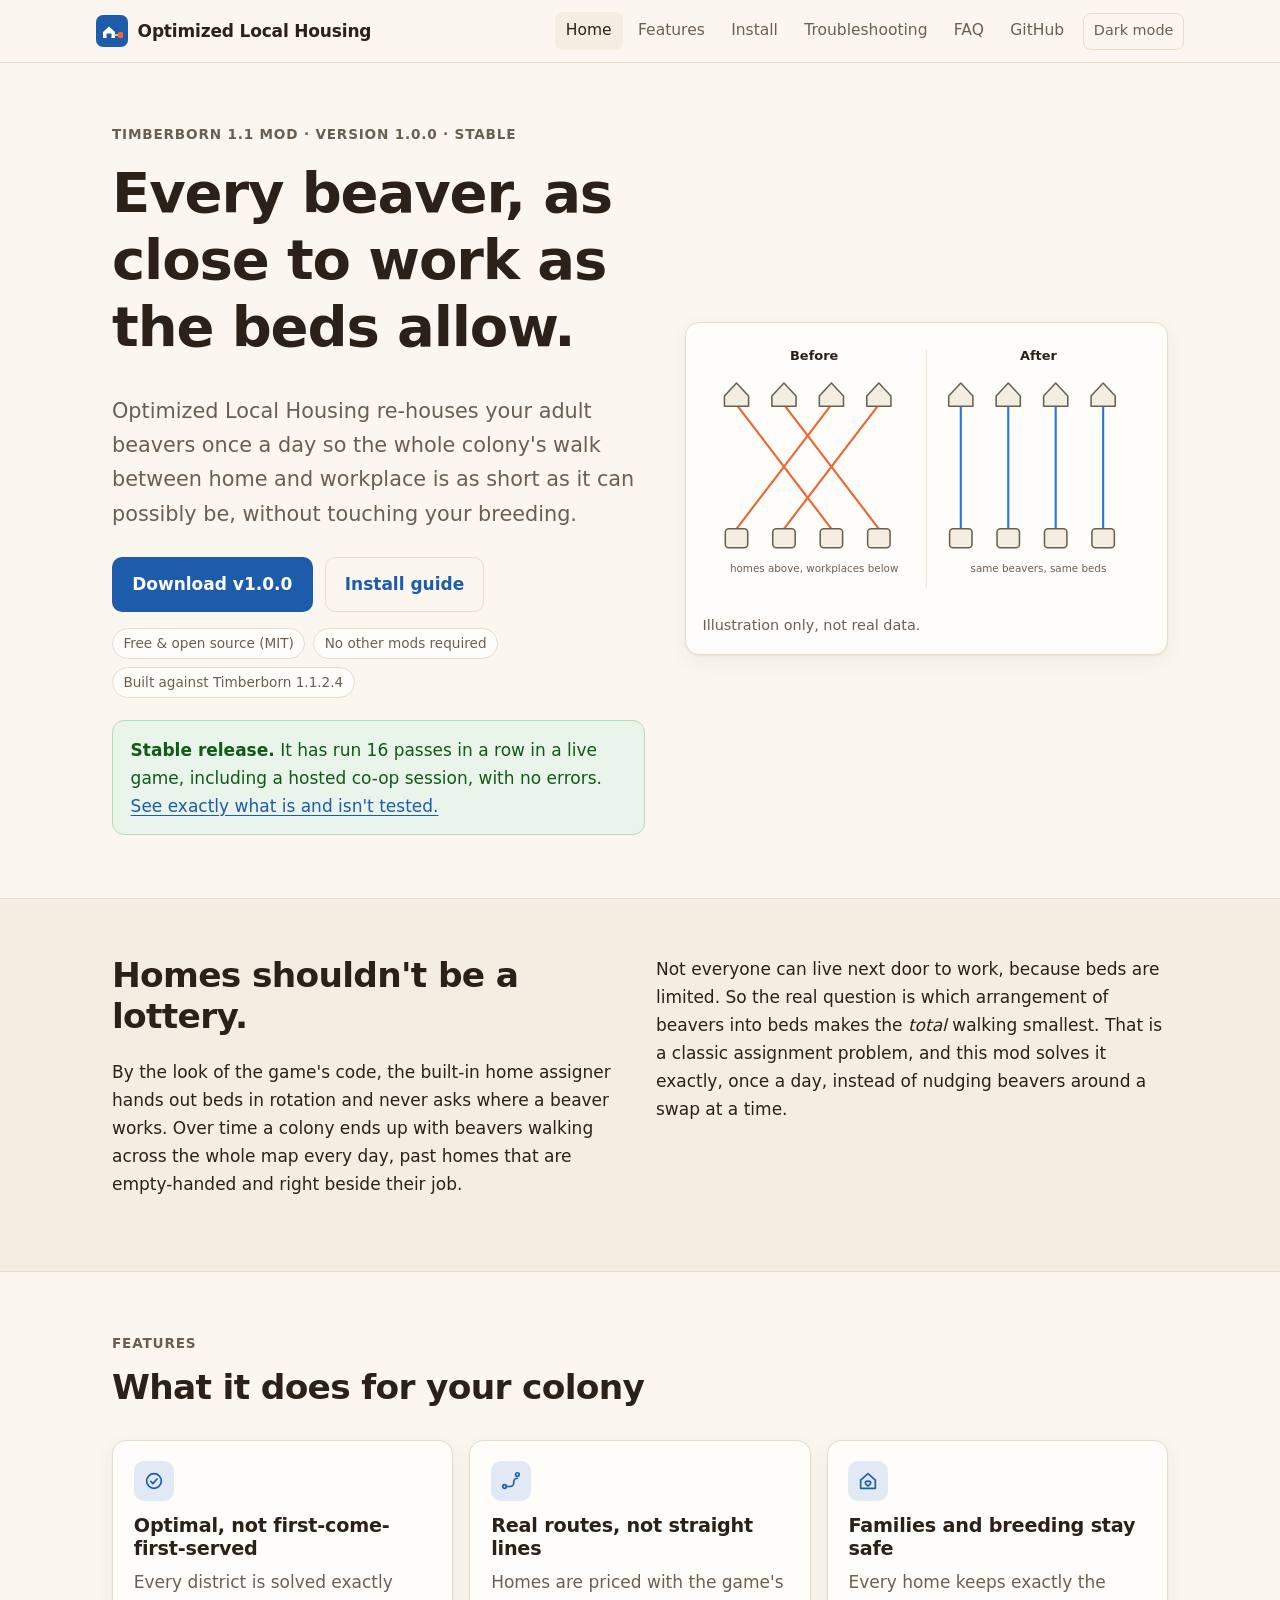
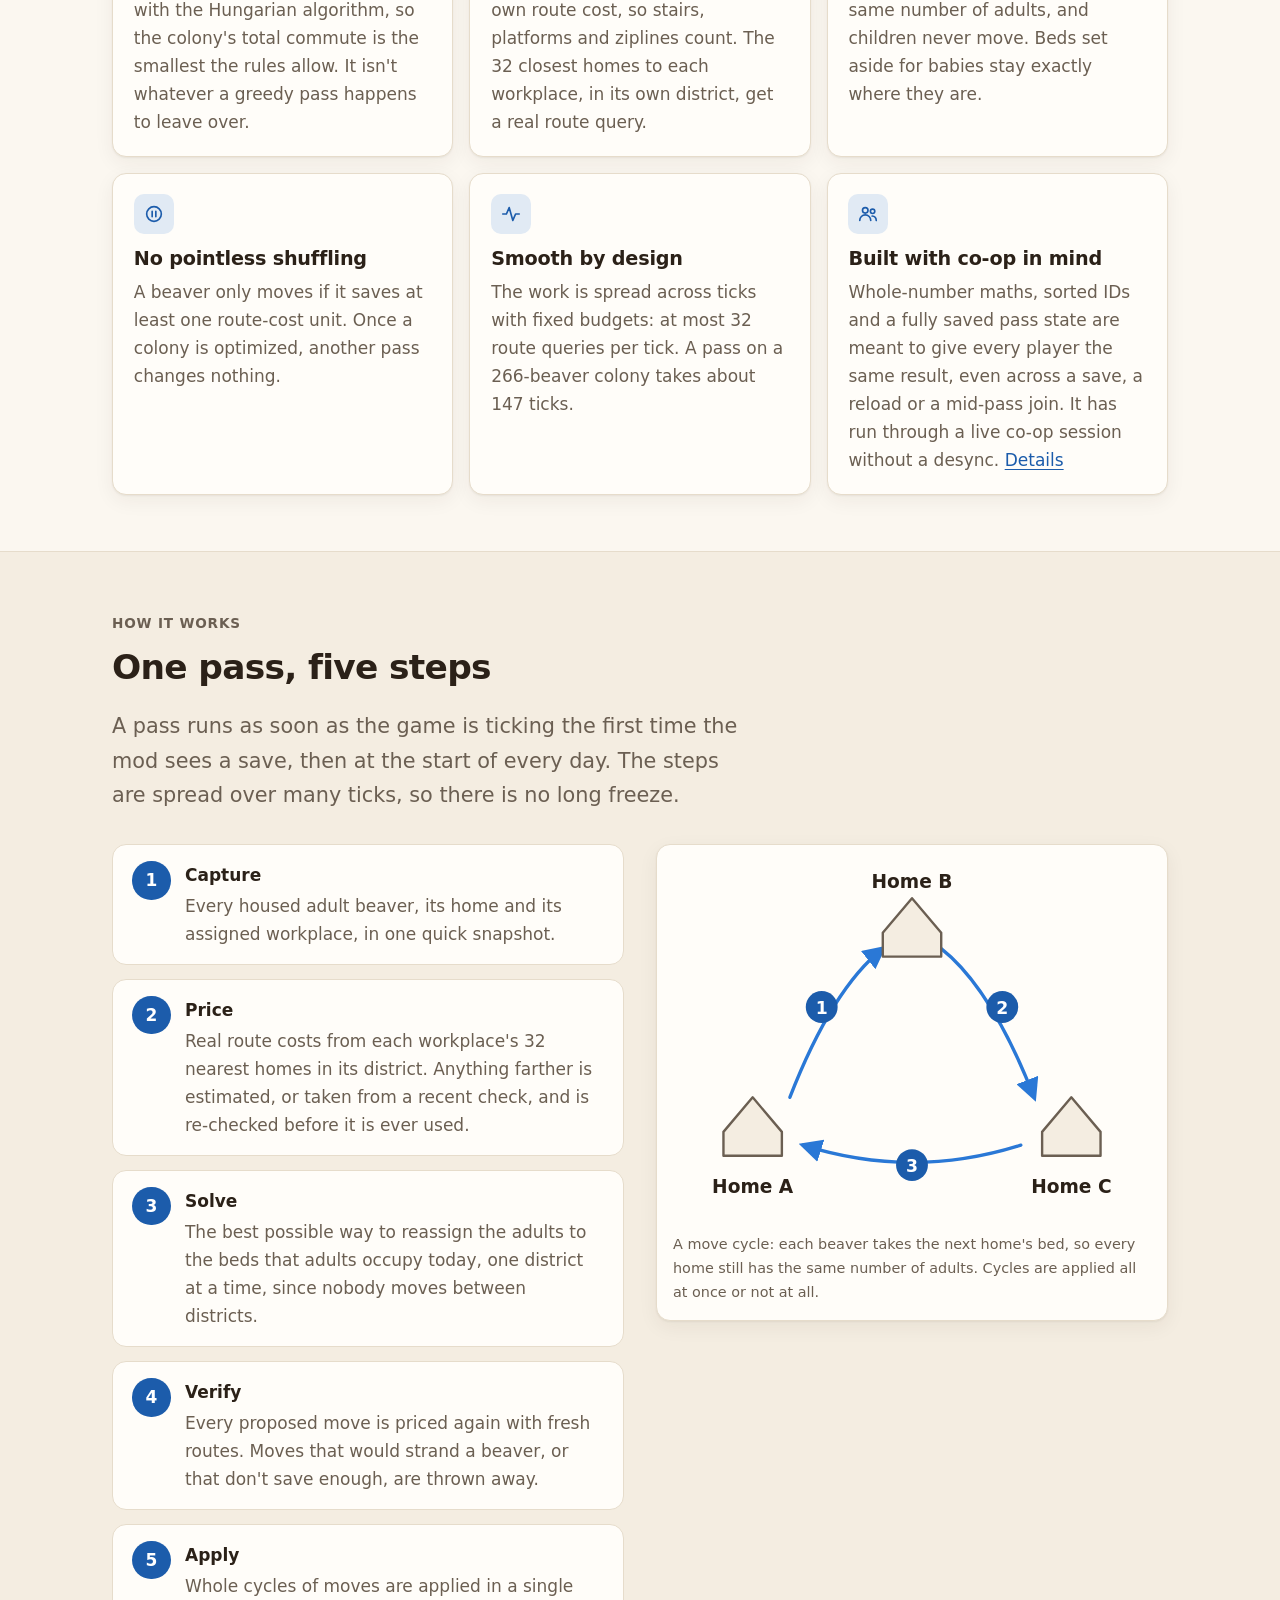
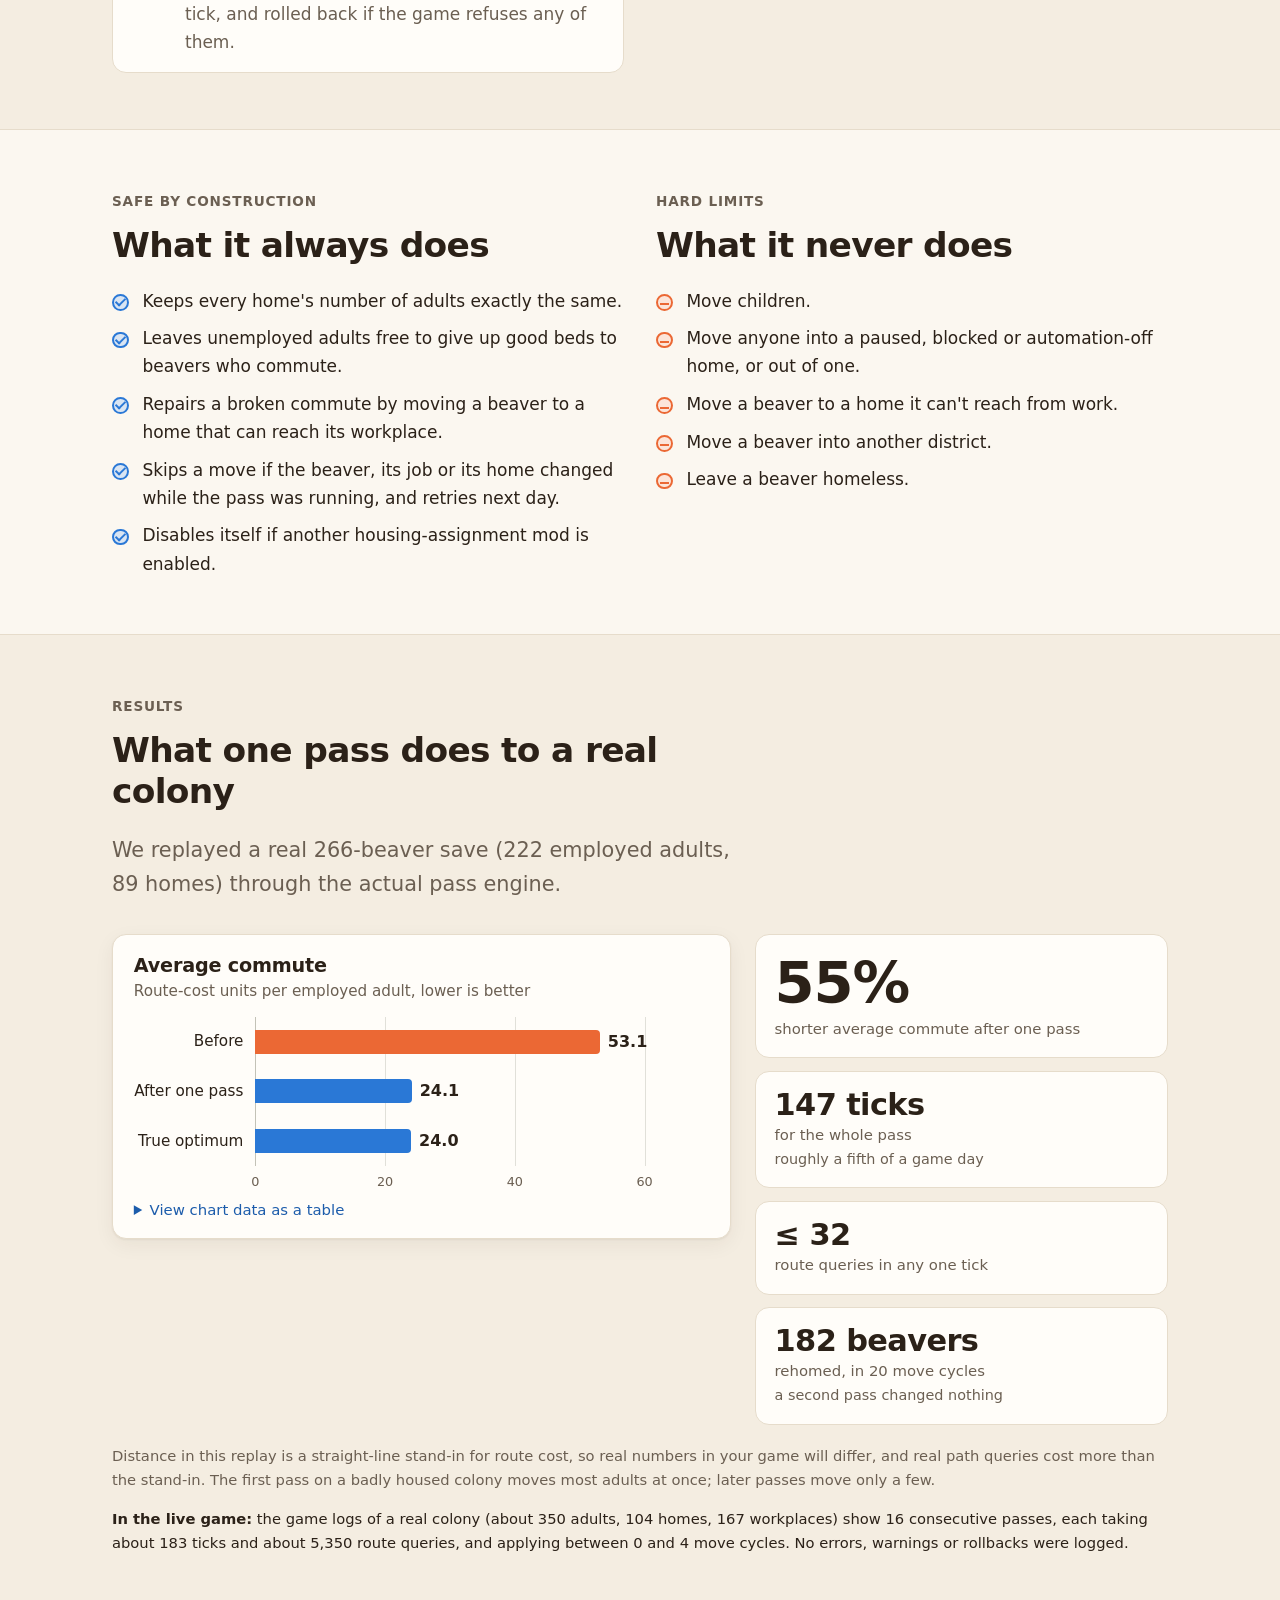
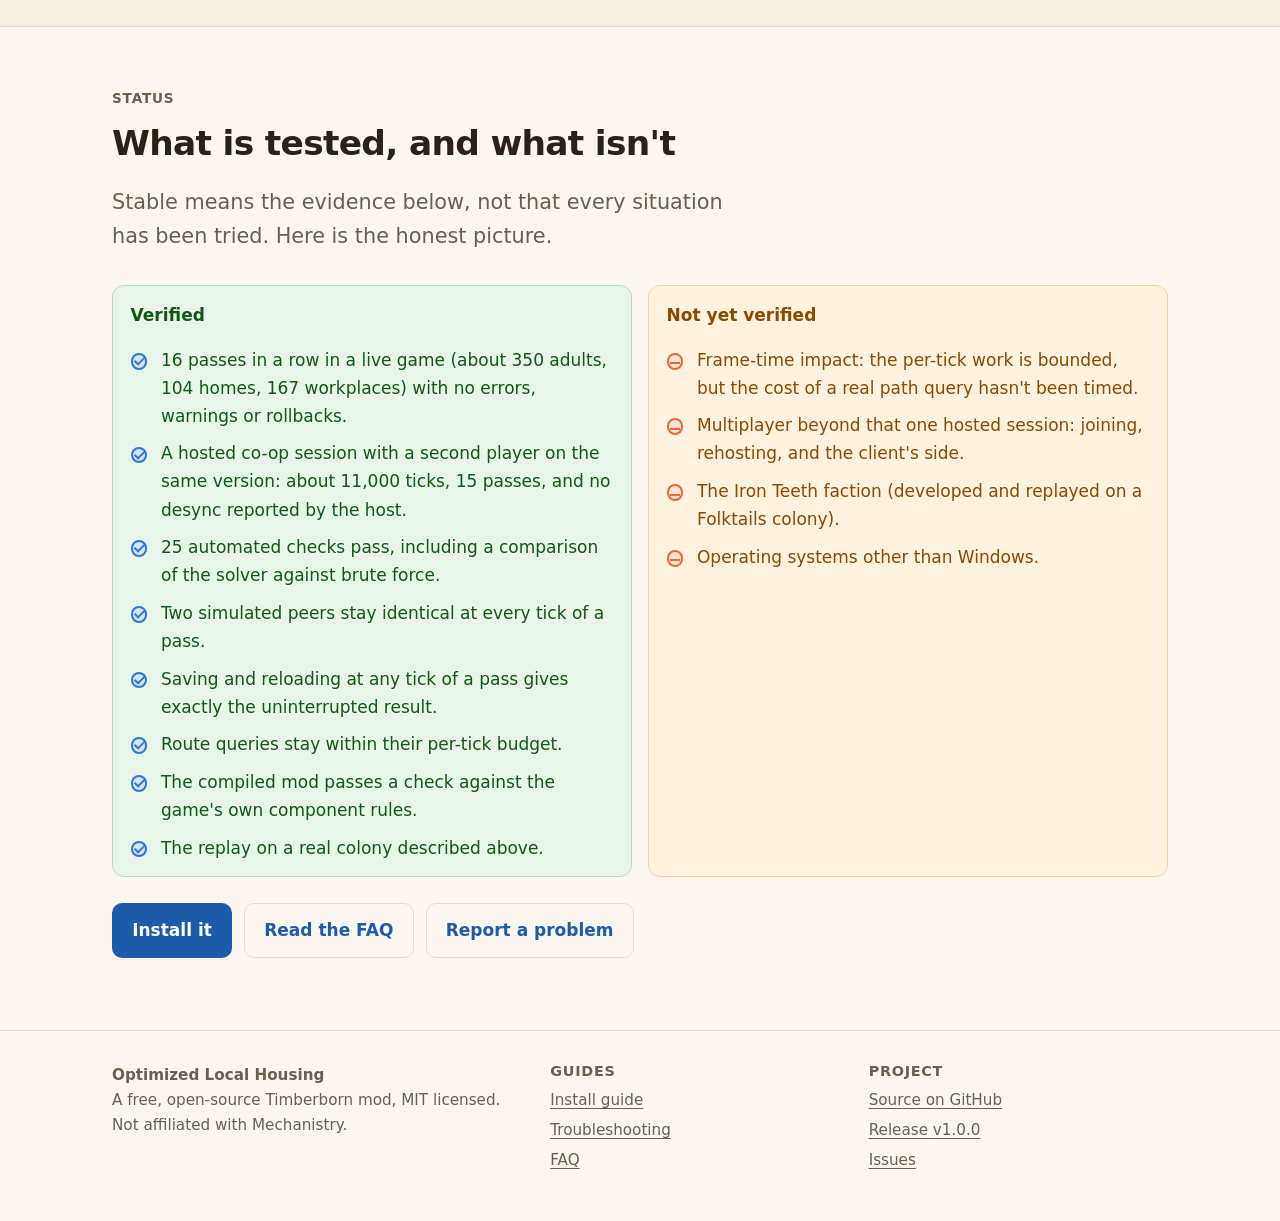
==== docs/index.html @ 5485a563 "Merge pull request #5 from timbermods/claude/per-district-solve Solve each district on its own: same" ====
<!doctype html>
<html lang="en">
<head>
<meta charset="utf-8">
<meta name="viewport" content="width=device-width, initial-scale=1">
<title>Optimized Local Housing: shorter beaver commutes for Timberborn</title>
<meta name="description" content="A Timberborn 1.1 mod that re-houses adult beavers once a day so the whole colony's home-to-work travel is as short as it can be, using an optimal assignment.">
<meta property="og:title" content="Optimized Local Housing for Timberborn">
<meta property="og:description" content="Once a day, every adult beaver ends up in the home that gives the colony the shortest total commute. Breeding and children are left alone.">
<meta property="og:type" content="website">
<link rel="icon" href="favicon.svg" type="image/svg+xml">
<script>try{var t=localStorage.getItem('olh-theme');if(t)document.documentElement.setAttribute('data-theme',t)}catch(e){}</script>
<link rel="stylesheet" href="style.css">
</head>
<body>
<a class="skip" href="#main">Skip to content</a>
<header class="site-header">
  <div class="wrap bar">
    <a class="brand" href="index.html"><img src="favicon.svg" alt="" width="32" height="32"> Optimized Local Housing</a>
    <nav class="nav" aria-label="Main">
      <a href="index.html" aria-current="page">Home</a>
      <a href="index.html#features">Features</a>
      <a href="install.html">Install</a>
      <a href="troubleshooting.html">Troubleshooting</a>
      <a href="faq.html">FAQ</a>
      <a href="https://github.com/timbermods/OptimizedLocalHousing">GitHub</a>
      <button class="theme-btn" id="theme-toggle" type="button">Dark mode</button>
    </nav>
  </div>
</header>

<main id="main">
<section class="hero">
  <div class="wrap hero-grid">
    <div>
      <span class="eyebrow">Timberborn 1.1 mod &middot; Version <span data-release="version">1.0.0</span> &middot; Stable</span>
      <h1>Every beaver, as close to work as the beds allow.</h1>
      <p class="lead">Optimized Local Housing re-houses your adult beavers once a day so the whole colony's walk between home and workplace is as short as it can possibly be, without touching your breeding.</p>
      <div class="cta">
        <a class="btn" href="https://github.com/timbermods/OptimizedLocalHousing/releases/latest" data-release-href="download"><span>Download <span data-release="tag">v1.0.0</span></span></a>
        <a class="btn ghost" href="install.html">Install guide</a>
      </div>
      <ul class="badges" aria-label="Facts">
        <li>Free &amp; open source (MIT)</li>
        <li>No other mods required</li>
        <li>Built against Timberborn 1.1.2.4</li>
      </ul>
      <div class="notice ok" role="note" data-release-pinned="1.0.0">
        <p><strong>Stable release.</strong> It has run 16 passes in a row in a live game, including a hosted co-op session, with no errors. <a href="#status">See exactly what is and isn't tested.</a></p>
      </div>
    </div>
    <figure class="diagram">
      <svg viewBox="0 0 520 300" role="img" aria-label="Illustration: on the left, four homes are joined to four workplaces by long crossing routes. On the right, each home is joined to the workplace directly below it by a short route.">
        <text x="130" y="24" text-anchor="middle" font-size="15" font-weight="700">Before</text>
        <text x="390" y="24" text-anchor="middle" font-size="15" font-weight="700">After</text>
        <line x1="260" y1="12" x2="260" y2="288" stroke="var(--line)" stroke-width="1"/>
        <!-- before: crossing routes -->
        <g stroke="var(--series-2)" stroke-width="2.5" stroke-linecap="round" fill="none">
          <line x1="40" y1="76" x2="150" y2="220"/><line x1="95" y1="76" x2="205" y2="220"/>
          <line x1="150" y1="76" x2="40" y2="220"/><line x1="205" y1="76" x2="95" y2="220"/>
        </g>
        <!-- after: short routes -->
        <g stroke="var(--series-1)" stroke-width="2.5" stroke-linecap="round" fill="none">
          <line x1="300" y1="76" x2="300" y2="220"/><line x1="355" y1="76" x2="355" y2="220"/>
          <line x1="410" y1="76" x2="410" y2="220"/><line x1="465" y1="76" x2="465" y2="220"/>
        </g>
        <g fill="var(--surface-2)" stroke="var(--ink-2)" stroke-width="1.8" stroke-linejoin="round">
          <g id="homes-l"><path transform="translate(40 62)" d="M-14 4 L0 -11 L14 4 V16 H-14 Z"/><path transform="translate(95 62)" d="M-14 4 L0 -11 L14 4 V16 H-14 Z"/><path transform="translate(150 62)" d="M-14 4 L0 -11 L14 4 V16 H-14 Z"/><path transform="translate(205 62)" d="M-14 4 L0 -11 L14 4 V16 H-14 Z"/></g>
          <g><path transform="translate(300 62)" d="M-14 4 L0 -11 L14 4 V16 H-14 Z"/><path transform="translate(355 62)" d="M-14 4 L0 -11 L14 4 V16 H-14 Z"/><path transform="translate(410 62)" d="M-14 4 L0 -11 L14 4 V16 H-14 Z"/><path transform="translate(465 62)" d="M-14 4 L0 -11 L14 4 V16 H-14 Z"/></g>
          <g><rect x="27" y="220" width="26" height="22" rx="4"/><rect x="82" y="220" width="26" height="22" rx="4"/><rect x="137" y="220" width="26" height="22" rx="4"/><rect x="192" y="220" width="26" height="22" rx="4"/></g>
          <g><rect x="287" y="220" width="26" height="22" rx="4"/><rect x="342" y="220" width="26" height="22" rx="4"/><rect x="397" y="220" width="26" height="22" rx="4"/><rect x="452" y="220" width="26" height="22" rx="4"/></g>
        </g>
        <text x="130" y="270" text-anchor="middle" font-size="12" class="soft" fill="var(--ink-2)">homes above, workplaces below</text>
        <text x="390" y="270" text-anchor="middle" font-size="12" class="soft" fill="var(--ink-2)">same beavers, same beds</text>
      </svg>
      <figcaption>Illustration only, not real data.</figcaption>
    </figure>
  </div>
</section>

<section class="band" id="why">
  <div class="wrap two-col">
    <div>
      <h2>Homes shouldn't be a lottery.</h2>
      <p>By the look of the game's code, the built-in home assigner hands out beds in rotation and never asks where a beaver works. Over time a colony ends up with beavers walking across the whole map every day, past homes that are empty-handed and right beside their job.</p>
    </div>
    <div>
      <p>Not everyone can live next door to work, because beds are limited. So the real question is which arrangement of beavers into beds makes the <em>total</em> walking smallest. That is a classic assignment problem, and this mod solves it exactly, once a day, instead of nudging beavers around a swap at a time.</p>
    </div>
  </div>
</section>

<section id="features">
  <div class="wrap">
    <div class="section-head">
      <span class="eyebrow">Features</span>
      <h2>What it does for your colony</h2>
    </div>
    <div class="grid three">
      <article class="card">
        <div class="icon"><svg viewBox="0 0 24 24" aria-hidden="true"><circle cx="12" cy="12" r="8"/><path d="M8.5 12.5l2.4 2.4 4.6-5.3"/></svg></div>
        <h3>Optimal, not first-come-first-served</h3>
        <p>Every district is solved exactly with the Hungarian algorithm, so the colony's total commute is the smallest the rules allow. It isn't whatever a greedy pass happens to leave over.</p>
      </article>
      <article class="card">
        <div class="icon"><svg viewBox="0 0 24 24" aria-hidden="true"><circle cx="5" cy="18" r="2"/><circle cx="19" cy="5" r="2"/><path d="M7 18h4a4 4 0 0 0 4-4v-1a4 4 0 0 1 4-4"/></svg></div>
        <h3>Real routes, not straight lines</h3>
        <p>Homes are priced with the game's own route cost, so stairs, platforms and ziplines count. The 32 closest homes to each workplace, in its own district, get a real route query.</p>
      </article>
      <article class="card">
        <div class="icon"><svg viewBox="0 0 24 24" aria-hidden="true"><path d="M4 11l8-7 8 7v9H4z"/><path d="M12 17.5c-2.2-1.5-3-2.6-3-3.7a1.7 1.7 0 0 1 3-1 1.7 1.7 0 0 1 3 1c0 1.1-.8 2.2-3 3.7z"/></svg></div>
        <h3>Families and breeding stay safe</h3>
        <p>Every home keeps exactly the same number of adults, and children never move. Beds set aside for babies stay exactly where they are.</p>
      </article>
      <article class="card">
        <div class="icon"><svg viewBox="0 0 24 24" aria-hidden="true"><circle cx="12" cy="12" r="8"/><path d="M10 9v6M14 9v6"/></svg></div>
        <h3>No pointless shuffling</h3>
        <p>A beaver only moves if it saves at least one route-cost unit. Once a colony is optimized, another pass changes nothing.</p>
      </article>
      <article class="card">
        <div class="icon"><svg viewBox="0 0 24 24" aria-hidden="true"><path d="M3 12h4l3-7 4 14 3-7h4"/></svg></div>
        <h3>Smooth by design</h3>
        <p>The work is spread across ticks with fixed budgets: at most 32 route queries per tick. A pass on a 266-beaver colony takes about 147 ticks.</p>
      </article>
      <article class="card">
        <div class="icon"><svg viewBox="0 0 24 24" aria-hidden="true"><circle cx="9" cy="8" r="3"/><path d="M3 19a6 6 0 0 1 12 0"/><circle cx="17" cy="9" r="2.4"/><path d="M16.5 14.2A5 5 0 0 1 21 19"/></svg></div>
        <h3>Built with co-op in mind</h3>
        <p>Whole-number maths, sorted IDs and a fully saved pass state are meant to give every player the same result, even across a save, a reload or a mid-pass join. It has run through a live co-op session without a desync. <a href="#status">Details</a></p>
      </article>
    </div>
  </div>
</section>

<section class="band" id="how">
  <div class="wrap">
    <div class="section-head">
      <span class="eyebrow">How it works</span>
      <h2>One pass, five steps</h2>
      <p class="lead">A pass runs as soon as the game is ticking the first time the mod sees a save, then at the start of every day. The steps are spread over many ticks, so there is no long freeze.</p>
    </div>
    <div class="two-col">
      <ol class="steps">
        <li><div><strong>Capture</strong><p>Every housed adult beaver, its home and its assigned workplace, in one quick snapshot.</p></div></li>
        <li><div><strong>Price</strong><p>Real route costs from each workplace's 32 nearest homes in its district. Anything farther is estimated, or taken from a recent check, and is re-checked before it is ever used.</p></div></li>
        <li><div><strong>Solve</strong><p>The best possible way to reassign the adults to the beds that adults occupy today, one district at a time, since nobody moves between districts.</p></div></li>
        <li><div><strong>Verify</strong><p>Every proposed move is priced again with fresh routes. Moves that would strand a beaver, or that don't save enough, are thrown away.</p></div></li>
        <li><div><strong>Apply</strong><p>Whole cycles of moves are applied in a single tick, and rolled back if the game refuses any of them.</p></div></li>
      </ol>
      <figure class="diagram">
        <svg viewBox="0 0 360 268" role="img" aria-label="Three homes A, B and C in a triangle. Beaver 1 moves from A to B, beaver 2 from B to C, and beaver 3 from C to A, so every home keeps one adult.">
          <defs><marker id="arr" viewBox="0 0 10 10" refX="8" refY="5" markerWidth="7" markerHeight="7" orient="auto-start-reverse"><path d="M0 0L10 5L0 10z" fill="var(--series-1)"/></marker></defs>
          <g fill="none" stroke="var(--series-1)" stroke-width="2.5" stroke-linecap="round" marker-end="url(#arr)">
            <path d="M88 178 Q 120 96 158 66"/>
            <path d="M202 66 Q 240 96 272 178"/>
            <path d="M262 214 Q 180 240 98 214"/>
          </g>
          <g fill="var(--surface-2)" stroke="var(--ink-2)" stroke-width="1.8" stroke-linejoin="round">
            <path transform="translate(180 46)" d="M-22 8 L0 -18 L22 8 V26 H-22 Z"/>
            <path transform="translate(60 196)" d="M-22 8 L0 -18 L22 8 V26 H-22 Z"/>
            <path transform="translate(300 196)" d="M-22 8 L0 -18 L22 8 V26 H-22 Z"/>
          </g>
          <g font-size="14" font-weight="700" text-anchor="middle">
            <text x="180" y="20">Home B</text><text x="60" y="250">Home A</text><text x="300" y="250">Home C</text>
          </g>
          <g font-size="13" font-weight="700" text-anchor="middle" fill="var(--btn-ink)">
            <circle cx="112" cy="110" r="12" fill="var(--btn-bg)"/><text x="112" y="115" style="fill:var(--btn-ink)">1</text>
            <circle cx="248" cy="110" r="12" fill="var(--btn-bg)"/><text x="248" y="115" style="fill:var(--btn-ink)">2</text>
            <circle cx="180" cy="229" r="12" fill="var(--btn-bg)"/><text x="180" y="234" style="fill:var(--btn-ink)">3</text>
          </g>
        </svg>
        <figcaption>A move cycle: each beaver takes the next home's bed, so every home still has the same number of adults. Cycles are applied all at once or not at all.</figcaption>
      </figure>
    </div>
  </div>
</section>

<section id="rules">
  <div class="wrap two-col">
    <div>
      <span class="eyebrow">Safe by construction</span>
      <h2>What it always does</h2>
      <ul class="checks">
        <li>Keeps every home's number of adults exactly the same.</li>
        <li>Leaves unemployed adults free to give up good beds to beavers who commute.</li>
        <li>Repairs a broken commute by moving a beaver to a home that can reach its workplace.</li>
        <li>Skips a move if the beaver, its job or its home changed while the pass was running, and retries next day.</li>
        <li>Disables itself if another housing-assignment mod is enabled.</li>
      </ul>
    </div>
    <div>
      <span class="eyebrow">Hard limits</span>
      <h2>What it never does</h2>
      <ul class="checks no">
        <li>Move children.</li>
        <li>Move anyone into a paused, blocked or automation-off home, or out of one.</li>
        <li>Move a beaver to a home it can't reach from work.</li>
        <li>Move a beaver into another district.</li>
        <li>Leave a beaver homeless.</li>
      </ul>
    </div>
  </div>
</section>

<section class="band" id="results">
  <div class="wrap">
    <div class="section-head">
      <span class="eyebrow">Results</span>
      <h2>What one pass does to a real colony</h2>
      <p class="lead">We replayed a real 266-beaver save (222 employed adults, 89 homes) through the actual pass engine.</p>
    </div>
    <div class="results">
      <div class="chart-card">
        <h3>Average commute</h3>
        <p class="sub">Route-cost units per employed adult, lower is better</p>
        <div class="chart" role="group" aria-label="Bar chart of average commute: before 53.1, after one pass 24.1, true optimum 24.0.">
          <div class="grid-layer" aria-hidden="true"><i class="zero" style="left:0"></i><i style="left:28.571%"></i><i style="left:57.143%"></i><i style="left:85.714%"></i></div>
          <div class="row" tabindex="0" data-name="Before" data-value="53.1" data-color="var(--series-2)" data-desc="The colony as it was, housed by the game&#39;s own assigner.">
            <span class="lab">Before</span>
            <span class="track"><span class="bar" style="width:75.857%;background:var(--series-2)"></span><span class="val">53.1</span></span>
          </div>
          <div class="row" tabindex="0" data-name="After one pass" data-value="24.1" data-color="var(--series-1)" data-desc="After a single pass of Optimized Local Housing: 55% shorter than before.">
            <span class="lab">After one pass</span>
            <span class="track"><span class="bar" style="width:34.429%;background:var(--series-1)"></span><span class="val">24.1</span></span>
          </div>
          <div class="row" tabindex="0" data-name="True optimum" data-value="24.0" data-color="var(--series-1)" data-desc="The best any arrangement can do under the same rules (checked by brute force in the tests).">
            <span class="lab">True optimum</span>
            <span class="track"><span class="bar" style="width:34.286%;background:var(--series-1)"></span><span class="val">24.0</span></span>
          </div>
          <div class="ticks" aria-hidden="true"><i style="left:0">0</i><i style="left:28.571%">20</i><i style="left:57.143%">40</i><i style="left:85.714%">60</i></div>
        </div>
        <div class="tip" role="tooltip" aria-hidden="true"></div>
        <details class="table-view">
          <summary>View chart data as a table</summary>
          <table>
            <thead><tr><th>Case</th><th class="num">Average commute</th></tr></thead>
            <tbody>
              <tr><td>Before</td><td class="num">53.1</td></tr>
              <tr><td>After one pass</td><td class="num">24.1</td></tr>
              <tr><td>True optimum</td><td class="num">24.0</td></tr>
            </tbody>
          </table>
        </details>
      </div>
      <div class="tiles">
        <div class="tile hero-fig"><div class="t-value">55%</div><div class="t-label">shorter average commute after one pass</div></div>
        <div class="tile"><div class="t-value">147 ticks</div><div class="t-label">for the whole pass</div><div class="t-note">roughly a fifth of a game day</div></div>
        <div class="tile"><div class="t-value">&le; 32</div><div class="t-label">route queries in any one tick</div></div>
        <div class="tile"><div class="t-value">182 beavers</div><div class="t-label">rehomed, in 20 move cycles</div><div class="t-note">a second pass changed nothing</div></div>
      </div>
    </div>
    <p class="muted small" style="margin-top:1.2rem">Distance in this replay is a straight-line stand-in for route cost, so real numbers in your game will differ, and real path queries cost more than the stand-in. The first pass on a badly housed colony moves most adults at once; later passes move only a few.</p>
    <p class="small" style="margin-top:.6rem"><strong>In the live game:</strong> the game logs of a real colony (about 350 adults, 104 homes, 167 workplaces) show 16 consecutive passes, each taking about 183 ticks and about 5,350 route queries, and applying between 0 and 4 move cycles. No errors, warnings or rollbacks were logged.</p>
  </div>
</section>

<section id="status">
  <div class="wrap">
    <div class="section-head" data-release-pinned="1.0.0">
      <span class="eyebrow">Status</span>
      <h2>What is tested, and what isn't</h2>
      <p class="lead">Stable means the evidence below, not that every situation has been tried. Here is the honest picture.</p>
    </div>
    <div class="grid two">
      <div class="notice ok" style="margin:0">
        <p><strong>Verified</strong></p>
        <ul class="checks">
          <li>16 passes in a row in a live game (about 350 adults, 104 homes, 167 workplaces) with no errors, warnings or rollbacks.</li>
          <li>A hosted co-op session with a second player on the same version: about 11,000 ticks, 15 passes, and no desync reported by the host.</li>
          <li>25 automated checks pass, including a comparison of the solver against brute force.</li>
          <li>Two simulated peers stay identical at every tick of a pass.</li>
          <li>Saving and reloading at any tick of a pass gives exactly the uninterrupted result.</li>
          <li>Route queries stay within their per-tick budget.</li>
          <li>The compiled mod passes a check against the game's own component rules.</li>
          <li>The replay on a real colony described above.</li>
        </ul>
      </div>
      <div class="notice" style="margin:0">
        <p><strong>Not yet verified</strong></p>
        <ul class="checks no">
          <li>Frame-time impact: the per-tick work is bounded, but the cost of a real path query hasn't been timed.</li>
          <li>Multiplayer beyond that one hosted session: joining, rehosting, and the client's side.</li>
          <li>The Iron Teeth faction (developed and replayed on a Folktails colony).</li>
          <li>Operating systems other than Windows.</li>
        </ul>
      </div>
    </div>
    <div class="cta">
      <a class="btn" href="install.html">Install it</a>
      <a class="btn ghost" href="faq.html">Read the FAQ</a>
      <a class="btn ghost" href="https://github.com/timbermods/OptimizedLocalHousing/issues/new">Report a problem</a>
    </div>
  </div>
</section>
</main>

<footer class="site-footer">
  <div class="wrap foot">
    <div><strong>Optimized Local Housing</strong><br>A free, open-source Timberborn mod, MIT licensed. Not affiliated with Mechanistry.</div>
    <div><h2>Guides</h2><ul><li><a href="install.html">Install guide</a></li><li><a href="troubleshooting.html">Troubleshooting</a></li><li><a href="faq.html">FAQ</a></li></ul></div>
    <div><h2>Project</h2><ul><li><a href="https://github.com/timbermods/OptimizedLocalHousing">Source on GitHub</a></li><li><a href="https://github.com/timbermods/OptimizedLocalHousing/releases/latest" data-release-href="notes">Release <span data-release="tag">v1.0.0</span></a></li><li><a href="https://github.com/timbermods/OptimizedLocalHousing/issues">Issues</a></li></ul></div>
  </div>
</footer>
<script src="site.js" defer></script>
<script src="release.js" defer data-repo="timbermods/OptimizedLocalHousing" data-asset="^OptimizedLocalHousing-v[\d.]+\.zip$"></script>
</body>
</html>
---- docs/style.css ----
/* Optimized Local Housing site. Plain CSS, no build step, system fonts, no external requests. */
:root {
  color-scheme: light;
  --page: #fbf7f0; --surface: #fffdf9; --surface-2: #f4ede1;
  --ink: #2b2118; --ink-2: #6b5f52; --line: #e6dccb;
  --link: #1c5cab; --link-hover: #184f95;
  --btn-bg: #1c5cab; --btn-ink: #ffffff; --btn-hover: #184f95;
  --series-1: #2a78d6; --series-2: #eb6834;
  --grid: #e1e0d9; --axis: #c3c2b7;
  --warn-bg: #fff3df; --warn-ink: #8a4a00; --warn-line: #f0d3a4;
  --ok-bg: #e9f5ea; --ok-ink: #0f5a14; --ok-line: #b8dcbb;
  --shadow: 0 1px 2px rgba(43, 33, 24, 0.06), 0 6px 20px rgba(43, 33, 24, 0.06);
}
@media (prefers-color-scheme: dark) {
  :root:where(:not([data-theme="light"])) {
    color-scheme: dark;
    --page: #14100c; --surface: #1d1812; --surface-2: #261f17;
    --ink: #f1e9dd; --ink-2: #b3a696; --line: #33291f;
    --link: #6da7ec; --link-hover: #9ec5f4;
    --btn-bg: #86b6ef; --btn-ink: #0d1726; --btn-hover: #a8caf3;
    --series-1: #3987e5; --series-2: #d95926;
    --grid: #2c2c2a; --axis: #383835;
    --warn-bg: #2a2115; --warn-ink: #f5c47a; --warn-line: #4a3a22;
    --ok-bg: #16261a; --ok-ink: #9bd6a0; --ok-line: #2b4a30;
    --shadow: 0 1px 2px rgba(0, 0, 0, 0.4), 0 6px 20px rgba(0, 0, 0, 0.3);
  }
}
:root[data-theme="dark"] {
  color-scheme: dark;
  --page: #14100c; --surface: #1d1812; --surface-2: #261f17;
  --ink: #f1e9dd; --ink-2: #b3a696; --line: #33291f;
  --link: #6da7ec; --link-hover: #9ec5f4;
  --btn-bg: #86b6ef; --btn-ink: #0d1726; --btn-hover: #a8caf3;
  --series-1: #3987e5; --series-2: #d95926;
  --grid: #2c2c2a; --axis: #383835;
  --warn-bg: #2a2115; --warn-ink: #f5c47a; --warn-line: #4a3a22;
  --ok-bg: #16261a; --ok-ink: #9bd6a0; --ok-line: #2b4a30;
  --shadow: 0 1px 2px rgba(0, 0, 0, 0.4), 0 6px 20px rgba(0, 0, 0, 0.3);
}

*, *::before, *::after { box-sizing: border-box; }
html { -webkit-text-size-adjust: 100%; scroll-behavior: smooth; }
body {
  margin: 0; background: var(--page); color: var(--ink);
  font: 400 1.0625rem/1.65 system-ui, -apple-system, "Segoe UI", Roboto, sans-serif;
}
img, svg { max-width: 100%; height: auto; }
a { color: var(--link); text-underline-offset: 0.18em; }
a:hover { color: var(--link-hover); }
:focus-visible { outline: 3px solid var(--series-1); outline-offset: 2px; border-radius: 4px; }
::selection { background: color-mix(in srgb, var(--series-1) 30%, transparent); }
@media (prefers-reduced-motion: reduce) { html { scroll-behavior: auto; } * { transition: none !important; animation: none !important; } }

.wrap { width: 100%; max-width: 68rem; margin: 0 auto; padding: 0 1rem; }
.narrow { max-width: 46rem; }
.skip { position: absolute; left: -999px; top: 0; background: var(--btn-bg); color: var(--btn-ink); padding: 0.6rem 1rem; z-index: 100; border-radius: 0 0 8px 0; }
.skip:focus { left: 0; }

/* Header */
.site-header { border-bottom: 1px solid var(--line); background: var(--page); }
.bar { display: flex; align-items: center; gap: 1rem; flex-wrap: wrap; padding: 0.75rem 0; }
.brand { display: inline-flex; align-items: center; gap: 0.6rem; font-weight: 700; color: var(--ink); text-decoration: none; letter-spacing: -0.01em; }
.brand:hover { color: var(--ink); }
.brand img { width: 32px; height: 32px; }
.nav { display: flex; flex-wrap: wrap; gap: 0.25rem 0.25rem; margin-left: auto; align-items: center; }
.nav a { color: var(--ink-2); text-decoration: none; padding: 0.4rem 0.7rem; border-radius: 8px; font-weight: 500; font-size: 0.97rem; }
.nav a:hover { color: var(--ink); background: var(--surface-2); }
.nav a[aria-current="page"] { color: var(--ink); background: var(--surface-2); }
.theme-btn { margin-left: 0.25rem; background: transparent; border: 1px solid var(--line); color: var(--ink-2); border-radius: 8px; padding: 0.35rem 0.6rem; font: inherit; font-size: 0.9rem; cursor: pointer; }
.theme-btn:hover { color: var(--ink); background: var(--surface-2); }

/* Type */
h1, h2, h3 { line-height: 1.2; letter-spacing: -0.02em; margin: 0 0 0.6em; font-weight: 750; }
h1 { font-size: clamp(2.2rem, 5.2vw, 3.5rem); }
h2 { font-size: clamp(1.6rem, 3.4vw, 2.15rem); margin-top: 0; }
h3 { font-size: 1.2rem; letter-spacing: -0.01em; }
p { margin: 0 0 1em; }
.lead { font-size: clamp(1.1rem, 2vw, 1.3rem); color: var(--ink-2); max-width: 40rem; }
.eyebrow { display: inline-block; font-size: 0.85rem; font-weight: 650; letter-spacing: 0.06em; text-transform: uppercase; color: var(--ink-2); margin-bottom: 0.8rem; }
.muted { color: var(--ink-2); }
.small { font-size: 0.92rem; }
code, kbd { font: 0.92em ui-monospace, SFMono-Regular, Consolas, "Liberation Mono", monospace; background: var(--surface-2); padding: 0.12em 0.4em; border-radius: 6px; overflow-wrap: anywhere; }
pre { background: var(--surface-2); border: 1px solid var(--line); border-radius: 12px; padding: 1rem 1.1rem; overflow-x: auto; font: 0.9rem/1.55 ui-monospace, SFMono-Regular, Consolas, "Liberation Mono", monospace; margin: 0 0 1.2em; }
pre code { background: none; padding: 0; overflow-wrap: normal; }

/* Layout blocks */
section { padding: 3.5rem 0; }
.hero { padding: 3.5rem 0 2.5rem; }
.hero-grid { display: grid; gap: 2.5rem; align-items: center; }
@media (min-width: 62rem) { .hero-grid { grid-template-columns: 1.05fr 0.95fr; } }
.cta { display: flex; flex-wrap: wrap; gap: 0.75rem; margin: 1.6rem 0 1rem; }
.btn { display: inline-flex; align-items: center; gap: 0.5rem; padding: 0.8rem 1.2rem; border-radius: 10px; font-weight: 650; text-decoration: none; background: var(--btn-bg); color: var(--btn-ink); border: 1px solid transparent; }
.btn:hover { background: var(--btn-hover); color: var(--btn-ink); }
.btn.ghost { background: transparent; color: var(--link); border-color: var(--line); }
.btn.ghost:hover { background: var(--surface-2); color: var(--link-hover); }
.badges { display: flex; flex-wrap: wrap; gap: 0.5rem; margin: 0; padding: 0; list-style: none; }
.badges li { font-size: 0.85rem; padding: 0.2rem 0.65rem; border: 1px solid var(--line); border-radius: 999px; color: var(--ink-2); background: var(--surface); }

.notice { border: 1px solid var(--warn-line); background: var(--warn-bg); color: var(--warn-ink); border-radius: 12px; padding: 0.9rem 1.1rem; margin: 1.4rem 0; }
.notice strong { color: inherit; }
.notice.ok { border-color: var(--ok-line); background: var(--ok-bg); color: var(--ok-ink); }
.notice p:last-child { margin-bottom: 0; }

.band { background: var(--surface-2); border-block: 1px solid var(--line); }
.grid { display: grid; gap: 1rem; }
@media (min-width: 40rem) { .grid.two { grid-template-columns: repeat(2, 1fr); } .grid.three { grid-template-columns: repeat(2, 1fr); } }
@media (min-width: 62rem) { .grid.three { grid-template-columns: repeat(3, 1fr); } }
.card { background: var(--surface); border: 1px solid var(--line); border-radius: 14px; padding: 1.25rem 1.3rem; box-shadow: var(--shadow); }
.card h3 { margin-bottom: 0.4em; }
.card p { margin-bottom: 0; color: var(--ink-2); }
.icon { width: 40px; height: 40px; border-radius: 10px; display: grid; place-items: center; background: color-mix(in srgb, var(--series-1) 14%, var(--surface)); margin-bottom: 0.8rem; }
.icon svg { width: 22px; height: 22px; stroke: var(--link); fill: none; stroke-width: 1.8; stroke-linecap: round; stroke-linejoin: round; }

.section-head { max-width: 42rem; margin-bottom: 2rem; }

/* Steps */
.steps { counter-reset: step; list-style: none; padding: 0; margin: 0; display: grid; gap: 0.9rem; }
.steps li { counter-increment: step; display: grid; grid-template-columns: 2.4rem 1fr; gap: 0.9rem; align-items: start; background: var(--surface); border: 1px solid var(--line); border-radius: 14px; padding: 1rem 1.2rem; }
.steps li::before { content: counter(step); width: 2.4rem; height: 2.4rem; border-radius: 50%; display: grid; place-items: center; font-weight: 750; background: var(--btn-bg); color: var(--btn-ink); }
.steps strong { display: block; margin-bottom: 0.15rem; }
.steps p { margin: 0; color: var(--ink-2); }
.steps.plain li { background: transparent; border: 0; padding: 0.3rem 0; }

.checks { list-style: none; padding: 0; margin: 0; display: grid; gap: 0.6rem; }
.checks li { position: relative; padding-left: 1.9rem; }
.checks li::before { content: ""; position: absolute; left: 0; top: 0.42em; width: 1.05rem; height: 1.05rem; border-radius: 50%; background: color-mix(in srgb, var(--series-1) 18%, var(--surface)); border: 2px solid var(--series-1); }
.checks li::after { content: ""; position: absolute; left: 0.34rem; top: 0.66em; width: 0.35rem; height: 0.6rem; border: solid var(--series-1); border-width: 0 2px 2px 0; transform: rotate(45deg) translate(-1px, -2px); }
.checks.no li::before { border-color: var(--series-2); background: color-mix(in srgb, var(--series-2) 16%, var(--surface)); }
.checks.no li::after { width: 0.6rem; height: 0; border-width: 2px 0 0 0; border-color: var(--series-2); transform: none; left: 0.23rem; top: 0.98em; }

/* Results */
.results { display: grid; gap: 1.5rem; }
@media (min-width: 62rem) { .results { grid-template-columns: 1.5fr 1fr; align-items: start; } }
.chart-card { background: var(--surface); border: 1px solid var(--line); border-radius: 14px; padding: 1.2rem 1.3rem 1rem; box-shadow: var(--shadow); position: relative; }
.chart-card h3 { margin-bottom: 0.15rem; }
.chart-card .sub { margin: 0 0 0.8rem; color: var(--ink-2); font-size: 0.95rem; }
.chart { --label-w: 7.6rem; position: relative; padding-bottom: 1.6rem; margin-top: 0.4rem; }
.chart .grid-layer { position: absolute; left: var(--label-w); right: 0; top: 0; bottom: 1.6rem; pointer-events: none; }
.chart .grid-layer i { position: absolute; top: 0; bottom: 0; width: 1px; background: var(--grid); }
.chart .grid-layer i.zero { background: var(--axis); }
.chart .row { position: relative; display: grid; grid-template-columns: var(--label-w) 1fr; align-items: center; min-height: 3.1rem; border-radius: 8px; cursor: default; }
.chart .row:hover, .chart .row:focus-visible { background: color-mix(in srgb, var(--ink) 6%, transparent); }
.chart .row:focus { outline: none; }
.chart .row:focus-visible { outline: 2px solid var(--series-1); outline-offset: 0; }
.chart .lab { padding-right: 0.75rem; text-align: right; font-size: 0.95rem; color: var(--ink); }
.chart .track { display: flex; align-items: center; gap: 0.5rem; position: relative; }
.chart .bar { height: 22px; border-radius: 0 4px 4px 0; flex: none; }
.chart .val { font-weight: 700; font-size: 1rem; color: var(--ink); }
.chart .ticks { position: absolute; left: var(--label-w); right: 0; bottom: 0; height: 1.3rem; }
.chart .ticks i { position: absolute; top: 0; transform: translateX(-50%); font-style: normal; font-size: 0.8rem; color: var(--ink-2); font-variant-numeric: tabular-nums; }
@media (max-width: 26rem) { .chart { --label-w: 6.4rem; } .chart .lab { font-size: 0.9rem; } }
.tip { position: absolute; pointer-events: none; z-index: 5; min-width: 11rem; max-width: 17rem; background: var(--surface); color: var(--ink); border: 1px solid var(--line); border-radius: 10px; padding: 0.55rem 0.7rem; box-shadow: var(--shadow); font-size: 0.88rem; line-height: 1.35; opacity: 0; transform: translateY(4px); transition: opacity 0.12s ease, transform 0.12s ease; }
.tip.show { opacity: 1; transform: none; }
.tip .tv { display: block; font-size: 1.15rem; font-weight: 750; letter-spacing: -0.01em; }
.tip .tn { display: flex; align-items: center; gap: 0.45rem; color: var(--ink-2); }
.tip .key { width: 14px; height: 4px; border-radius: 2px; flex: none; }
.tip .td { display: block; margin-top: 0.25rem; color: var(--ink-2); }
details.table-view { margin-top: 0.4rem; }
details.table-view summary { cursor: pointer; color: var(--link); font-size: 0.93rem; }
table { border-collapse: collapse; width: 100%; font-size: 0.95rem; margin-top: 0.6rem; }
th, td { text-align: left; padding: 0.45rem 0.6rem; border-bottom: 1px solid var(--line); }
th { color: var(--ink-2); font-weight: 600; }
td.num, th.num { text-align: right; font-variant-numeric: tabular-nums; }
.tiles { display: grid; gap: 0.8rem; }
@media (min-width: 30rem) and (max-width: 61.99rem) { .tiles { grid-template-columns: repeat(2, 1fr); } }
.tile { background: var(--surface); border: 1px solid var(--line); border-radius: 14px; padding: 1rem 1.15rem; }
.tile .t-label { color: var(--ink-2); font-size: 0.93rem; }
.tile .t-value { font-size: 1.9rem; font-weight: 750; letter-spacing: -0.02em; line-height: 1.15; }
.tile .t-note { color: var(--ink-2); font-size: 0.9rem; }
.tile.hero-fig .t-value { font-size: clamp(3rem, 7vw, 3.6rem); }

figure { margin: 0; }
figcaption { color: var(--ink-2); font-size: 0.9rem; margin-top: 0.5rem; }
.diagram { background: var(--surface); border: 1px solid var(--line); border-radius: 14px; padding: 1rem; box-shadow: var(--shadow); }
.diagram svg text { font-family: system-ui, -apple-system, "Segoe UI", sans-serif; fill: var(--ink); }
.diagram .soft { fill: var(--ink-2); }

.two-col { display: grid; gap: 2rem; align-items: start; }
@media (min-width: 52rem) { .two-col { grid-template-columns: 1fr 1fr; } }

/* Docs pages */
.doc { padding: 2.5rem 0 4rem; }
.doc h1 { font-size: clamp(2rem, 4.5vw, 2.8rem); }
.doc h2 { margin-top: 2.6rem; padding-top: 0.4rem; }
.doc h3 { margin-top: 1.8rem; }
.toc { background: var(--surface); border: 1px solid var(--line); border-radius: 14px; padding: 1rem 1.2rem; margin: 1.5rem 0 0.5rem; }
.toc p { margin: 0 0 0.4rem; font-weight: 650; }
.toc ul { margin: 0; padding-left: 1.2rem; columns: 1; }
@media (min-width: 40rem) { .toc ul { columns: 2; column-gap: 2rem; } }
.toc li { margin: 0.15rem 0; break-inside: avoid; }
.tree { white-space: pre; }
.faq details, .trouble details { background: var(--surface); border: 1px solid var(--line); border-radius: 12px; margin: 0 0 0.6rem; }
.faq summary, .trouble summary { cursor: pointer; padding: 0.85rem 1.1rem; font-weight: 650; list-style: none; display: flex; gap: 0.7rem; align-items: baseline; justify-content: space-between; }
.faq summary::-webkit-details-marker, .trouble summary::-webkit-details-marker { display: none; }
.faq summary::after, .trouble summary::after { content: "+"; font-weight: 500; font-size: 1.4rem; line-height: 1; color: var(--ink-2); flex: none; }
.faq details[open] summary::after, .trouble details[open] summary::after { content: "–"; }
.faq details[open] > summary, .trouble details[open] > summary { border-bottom: 1px solid var(--line); }
.faq .answer, .trouble .answer { padding: 0.9rem 1.1rem 0.3rem; }
.answer > :last-child { margin-bottom: 0.8rem; }
.pill { display: inline-block; font-size: 0.78rem; font-weight: 650; padding: 0.1rem 0.5rem; border-radius: 999px; border: 1px solid var(--line); color: var(--ink-2); margin-left: 0.4rem; vertical-align: 0.1em; background: var(--surface-2); white-space: nowrap; }
.log-line { display: block; }

/* Footer */
.site-footer { border-top: 1px solid var(--line); padding: 2rem 0 3rem; color: var(--ink-2); font-size: 0.95rem; }
.foot { display: grid; gap: 1.2rem; }
@media (min-width: 46rem) { .foot { grid-template-columns: 1.4fr 1fr 1fr; } }
.foot h2 { font-size: 0.9rem; letter-spacing: 0.05em; text-transform: uppercase; color: var(--ink-2); margin: 0 0 0.5rem; font-weight: 650; }
.foot ul { list-style: none; padding: 0; margin: 0; display: grid; gap: 0.3rem; }
.foot a { color: var(--ink-2); }
.foot a:hover { color: var(--ink); }

/* Release script: a note on text that was written for an older release */
.pinned-note { font-size: 0.92rem; color: var(--ink-2); border-left: 3px solid var(--warn-line); padding: 0.15rem 0 0.15rem 0.7rem; margin: 0.8rem 0 0; }
.notice .pinned-note { color: inherit; border-left-color: currentColor; }
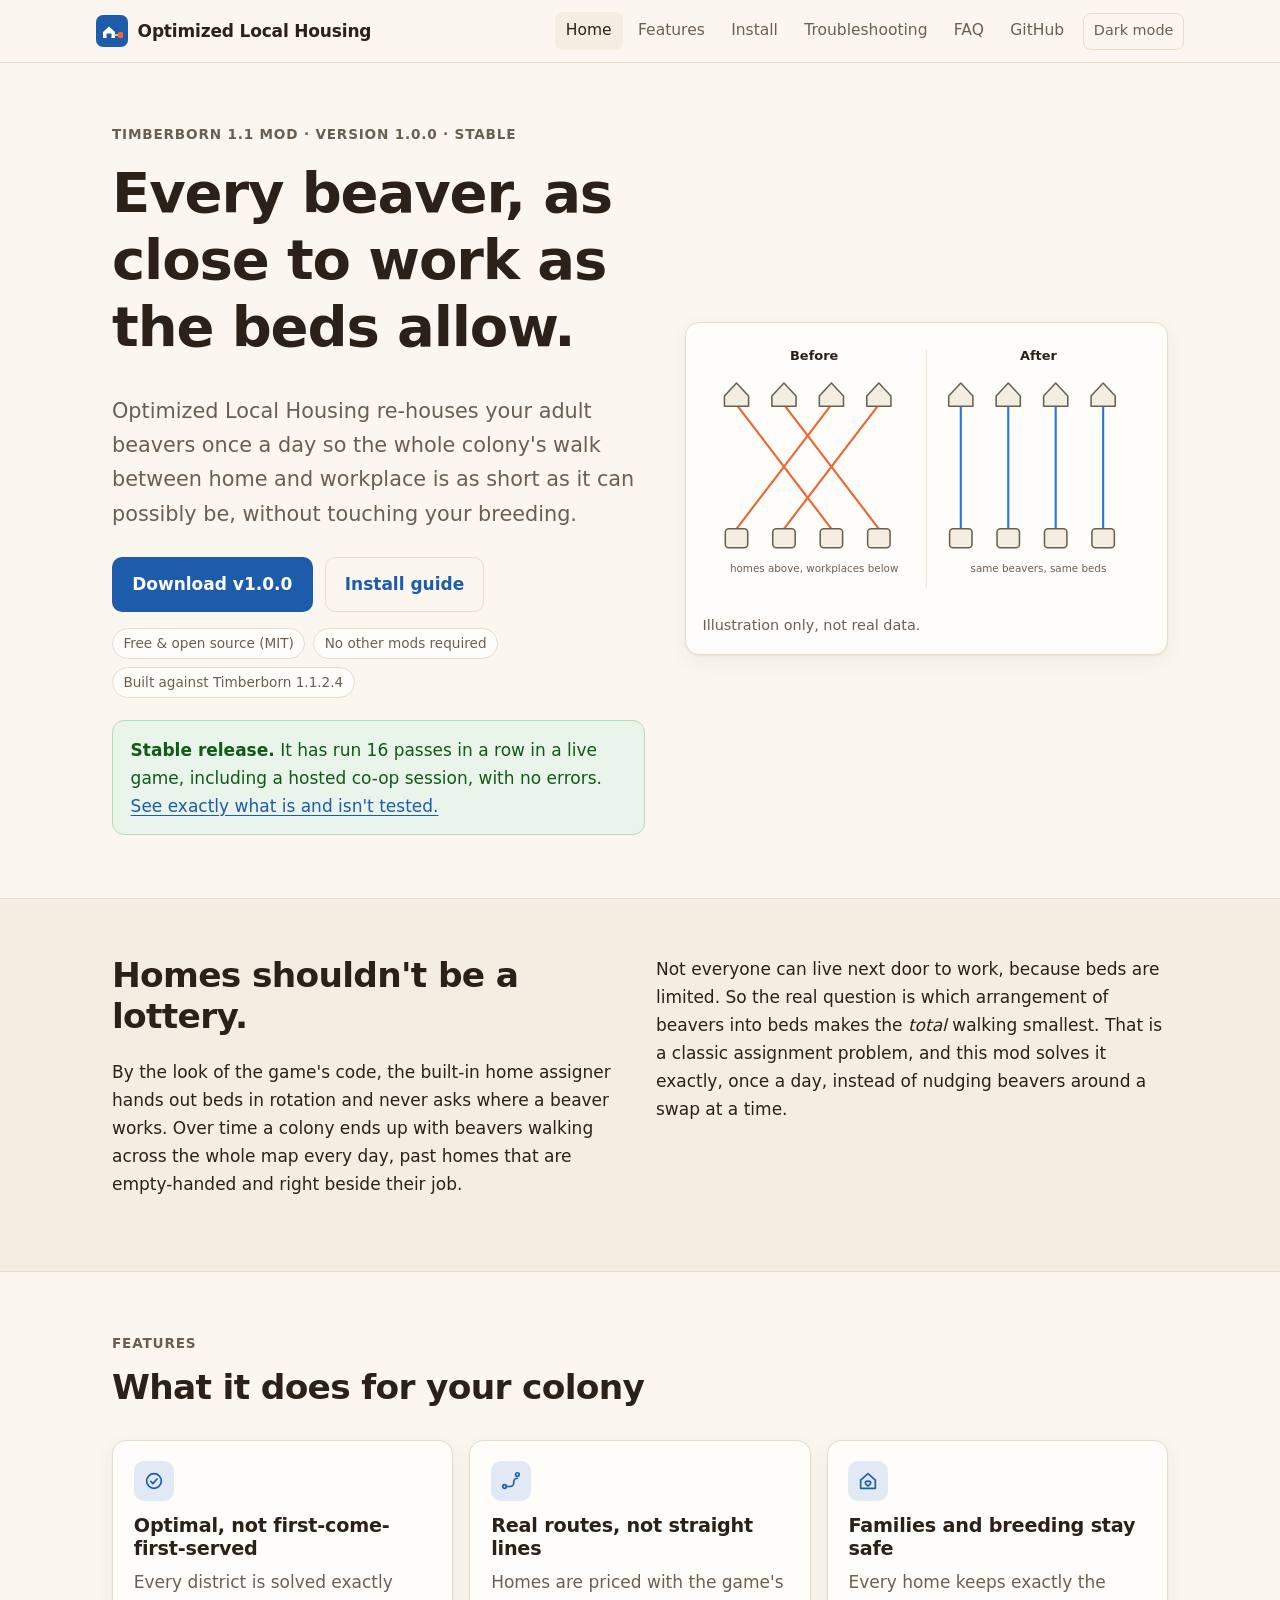
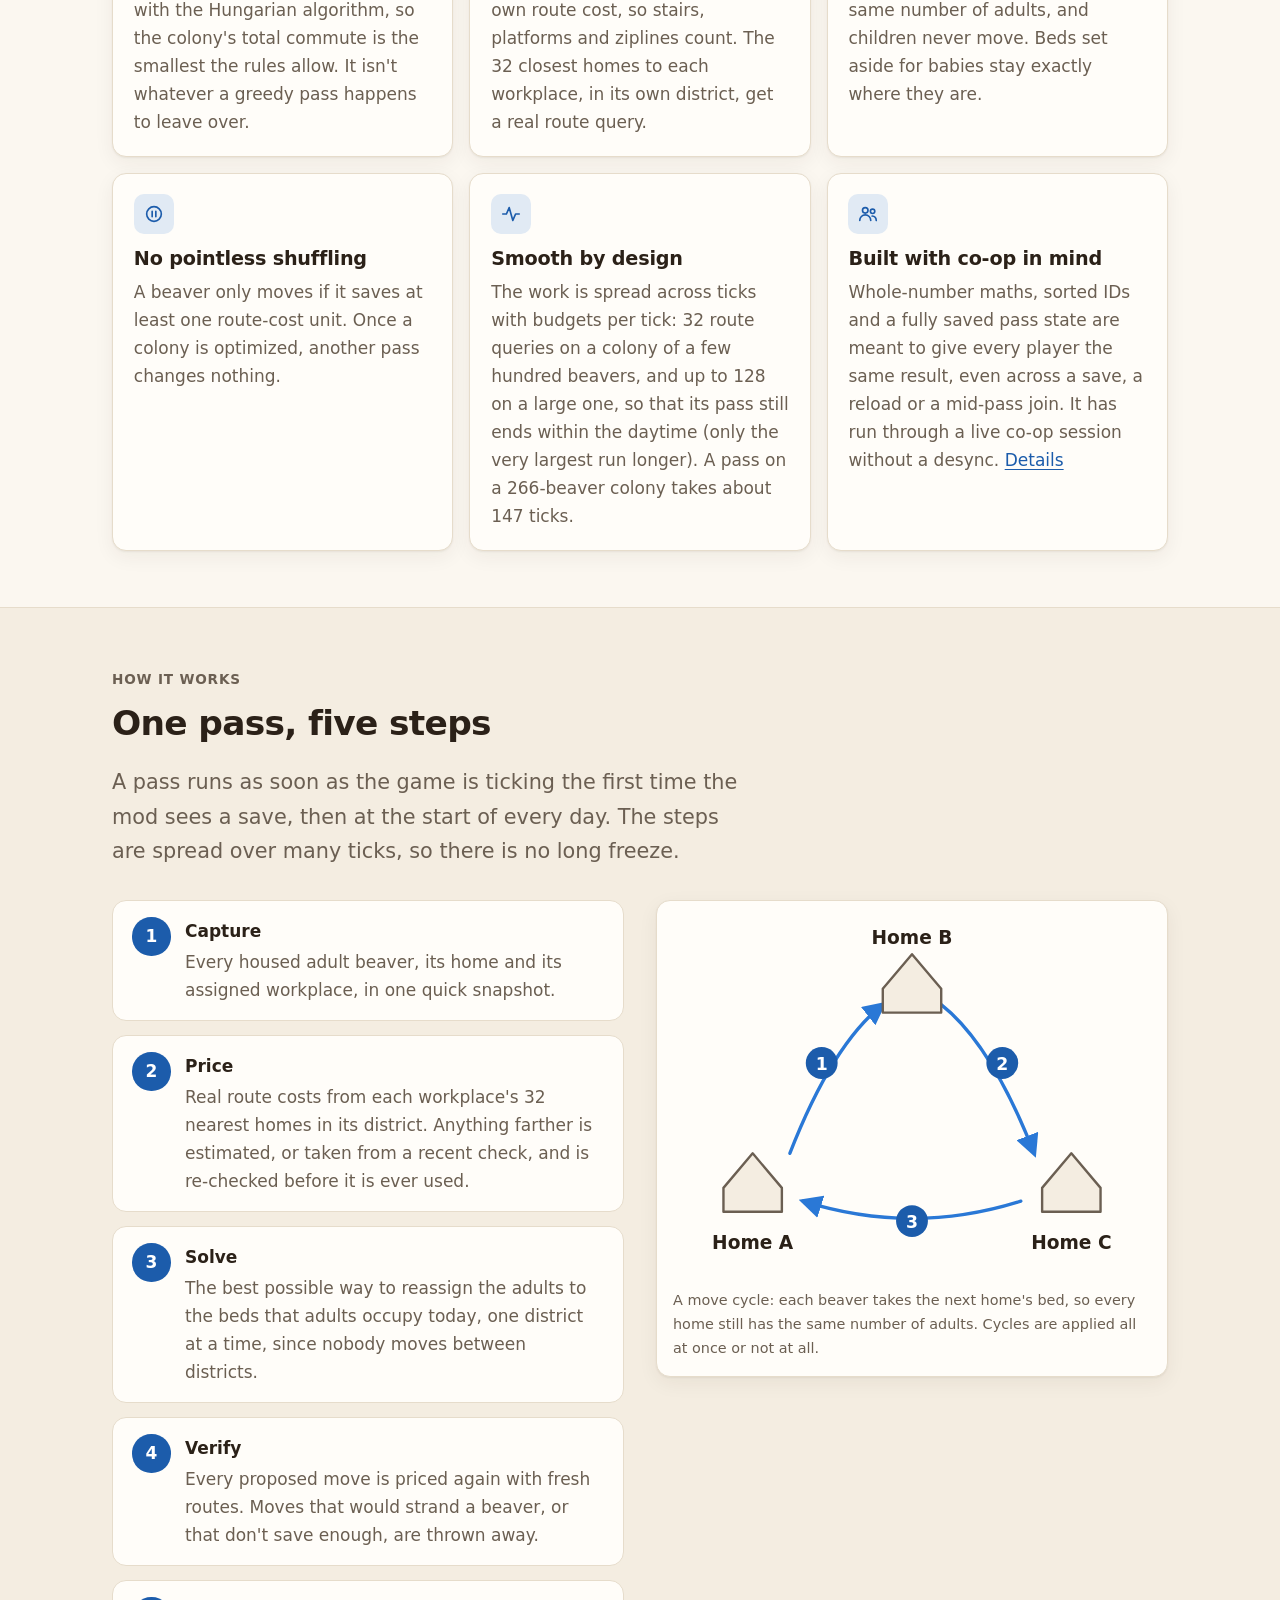
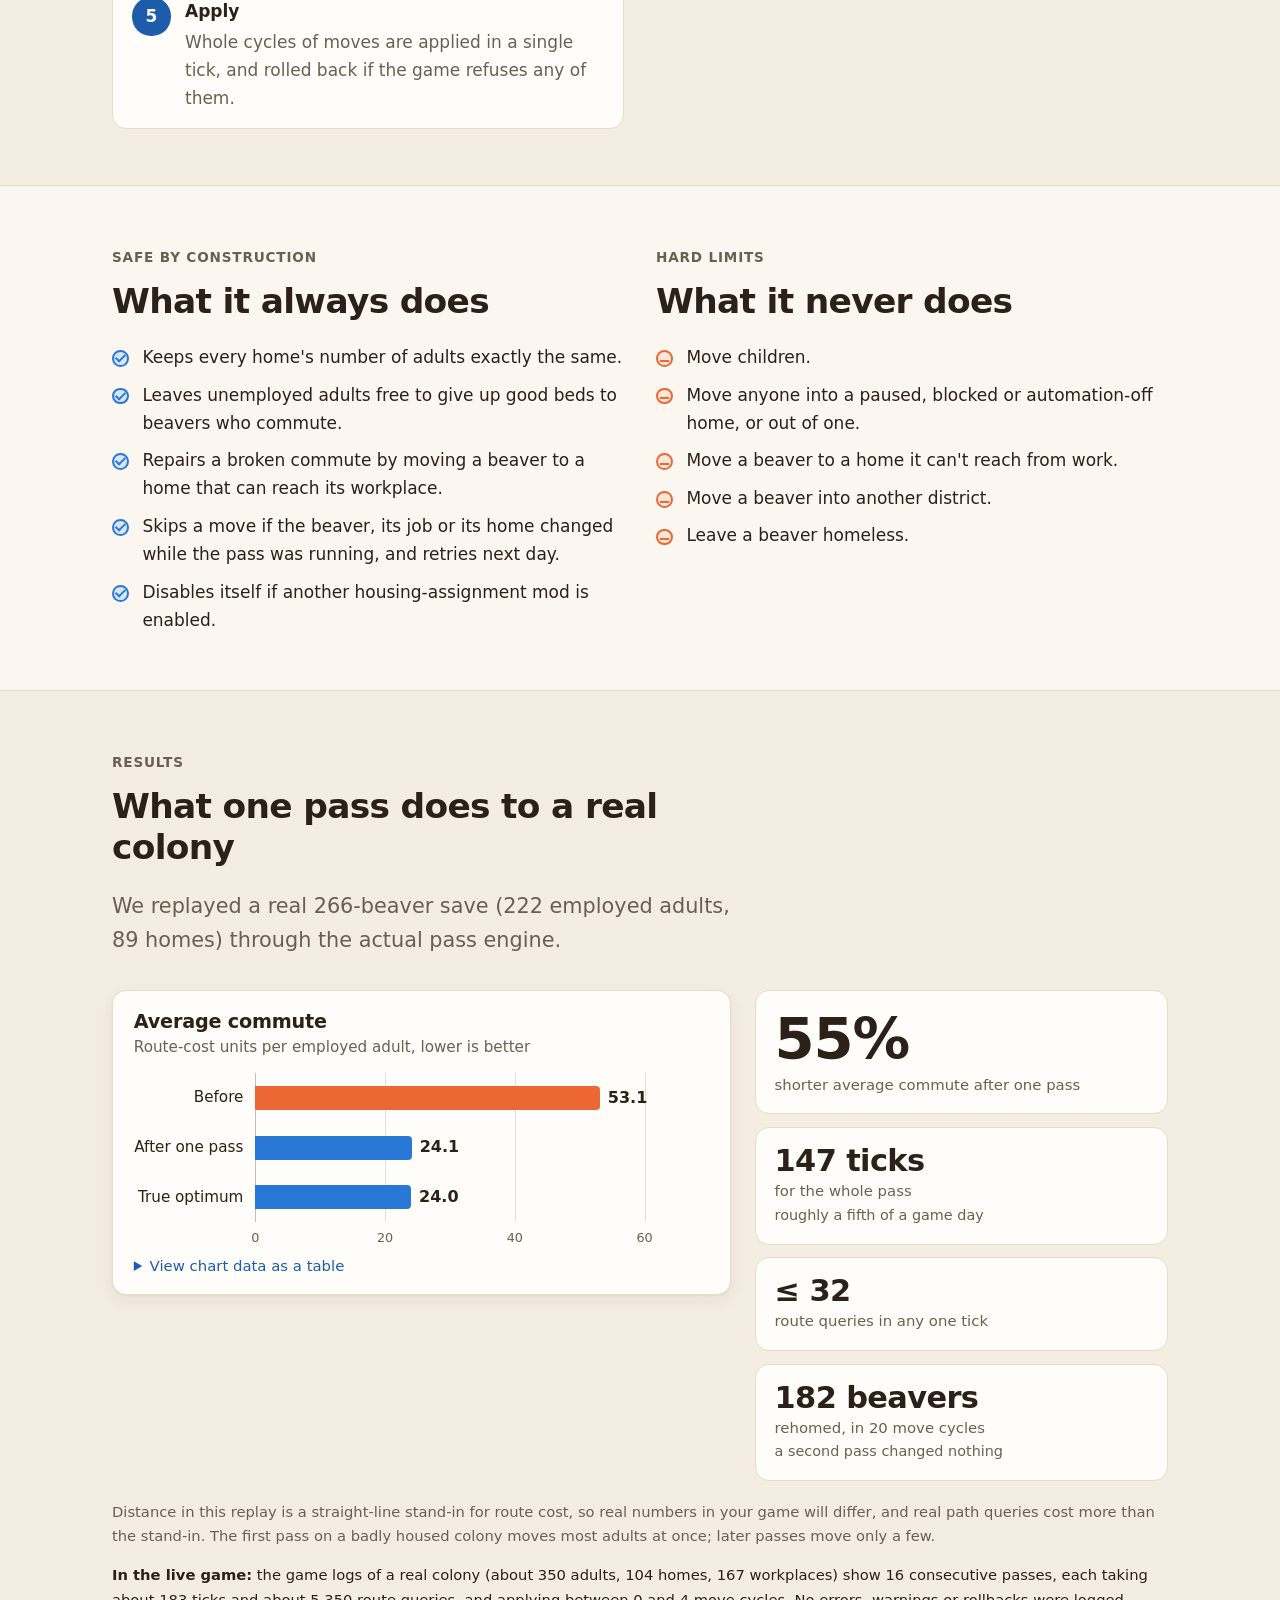
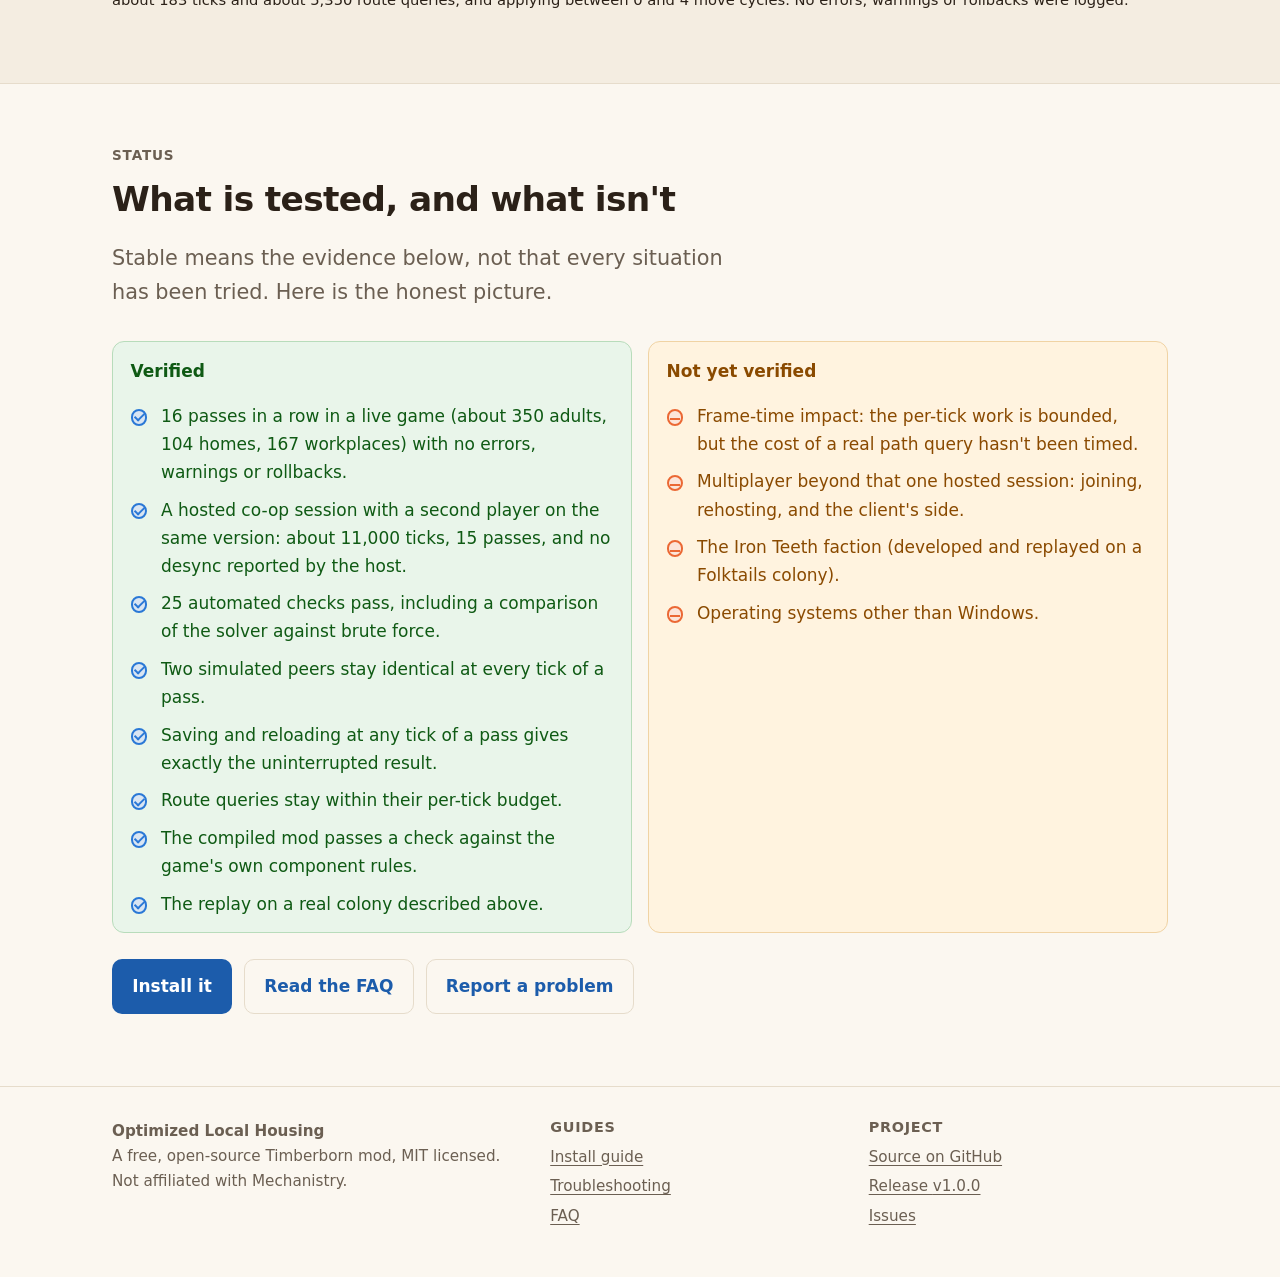
==== commit 194279e3: "Merge pull request #6 from timbermods/claude/pass-budgets Size each pass's budgets from its colony s" ====
--- a/docs/index.html
+++ b/docs/index.html
@@ -120,7 +120,7 @@
       <article class="card">
         <div class="icon"><svg viewBox="0 0 24 24" aria-hidden="true"><path d="M3 12h4l3-7 4 14 3-7h4"/></svg></div>
         <h3>Smooth by design</h3>
-        <p>The work is spread across ticks with fixed budgets: at most 32 route queries per tick. A pass on a 266-beaver colony takes about 147 ticks.</p>
+        <p>The work is spread across ticks with budgets per tick: 32 route queries on a colony of a few hundred beavers, and up to 128 on a large one, so that its pass still ends within the daytime (only the very largest run longer). A pass on a 266-beaver colony takes about 147 ticks.</p>
       </article>
       <article class="card">
         <div class="icon"><svg viewBox="0 0 24 24" aria-hidden="true"><circle cx="9" cy="8" r="3"/><path d="M3 19a6 6 0 0 1 12 0"/><circle cx="17" cy="9" r="2.4"/><path d="M16.5 14.2A5 5 0 0 1 21 19"/></svg></div>
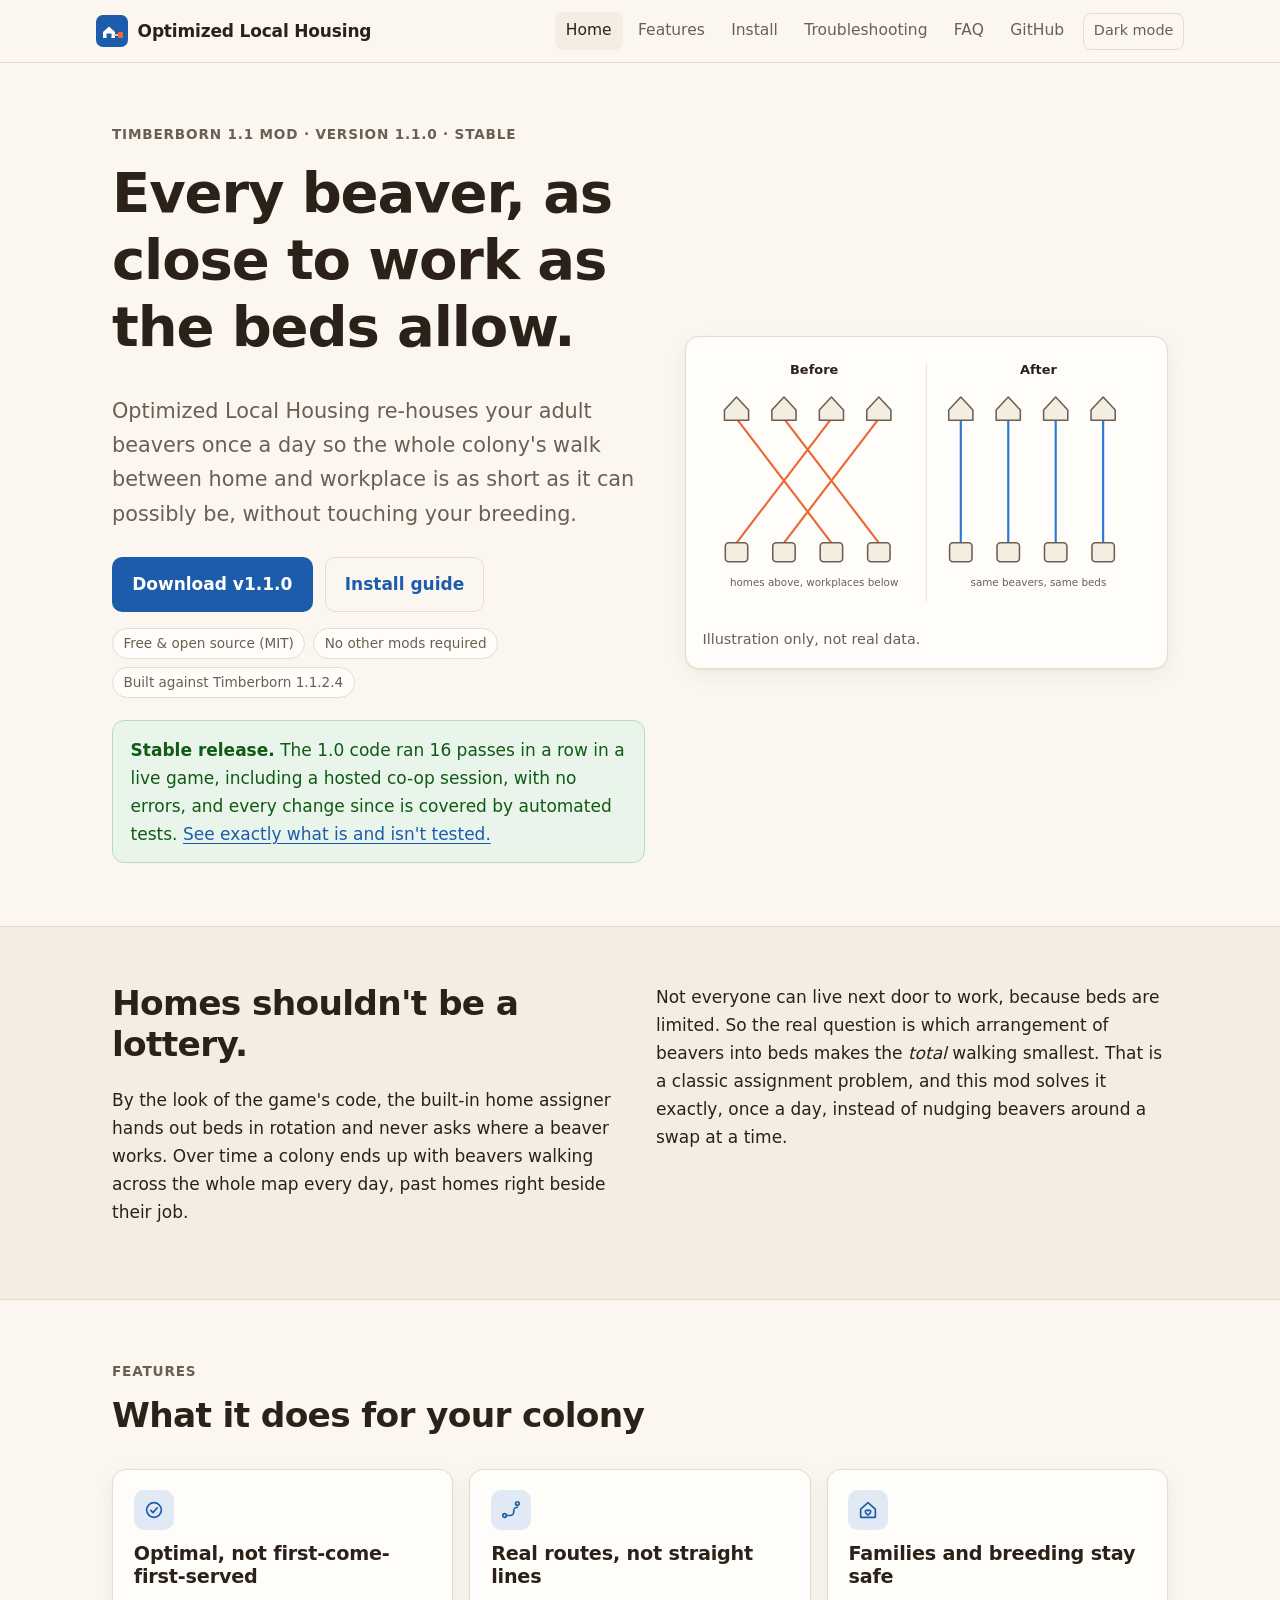
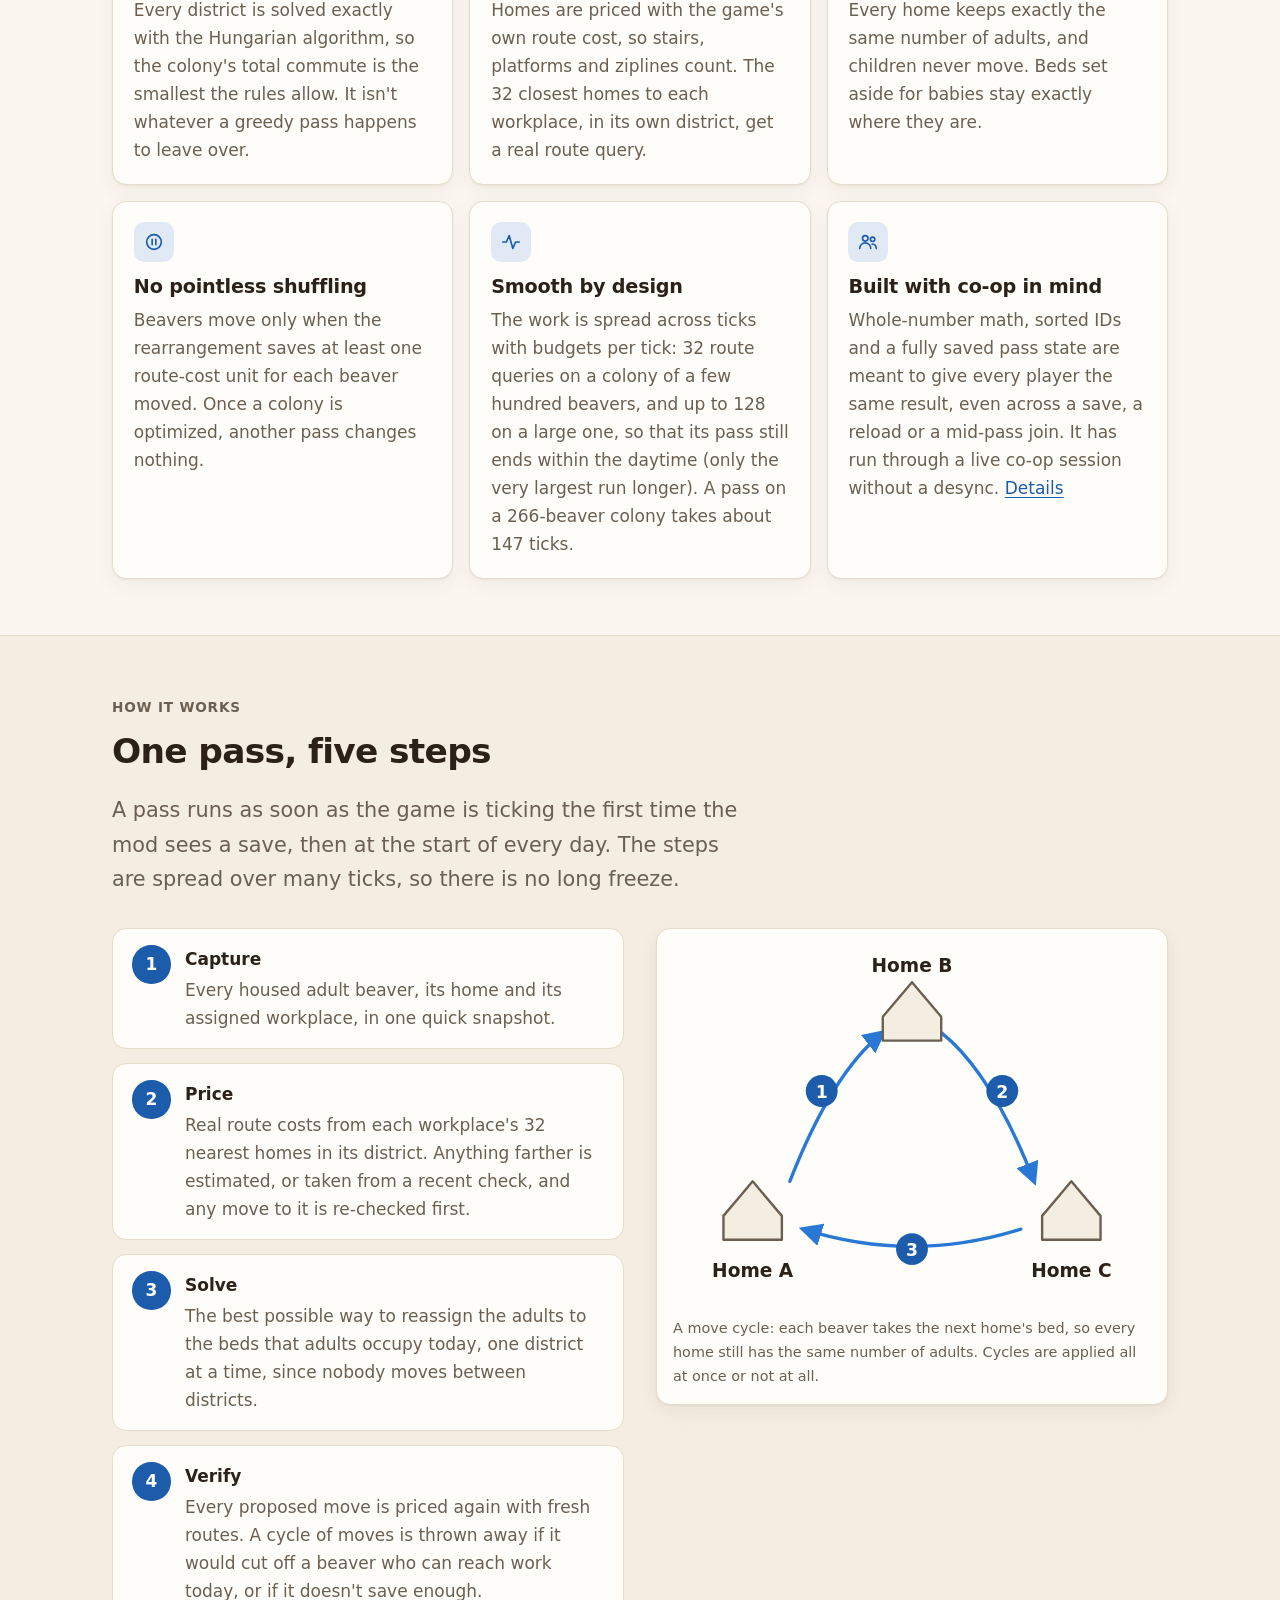
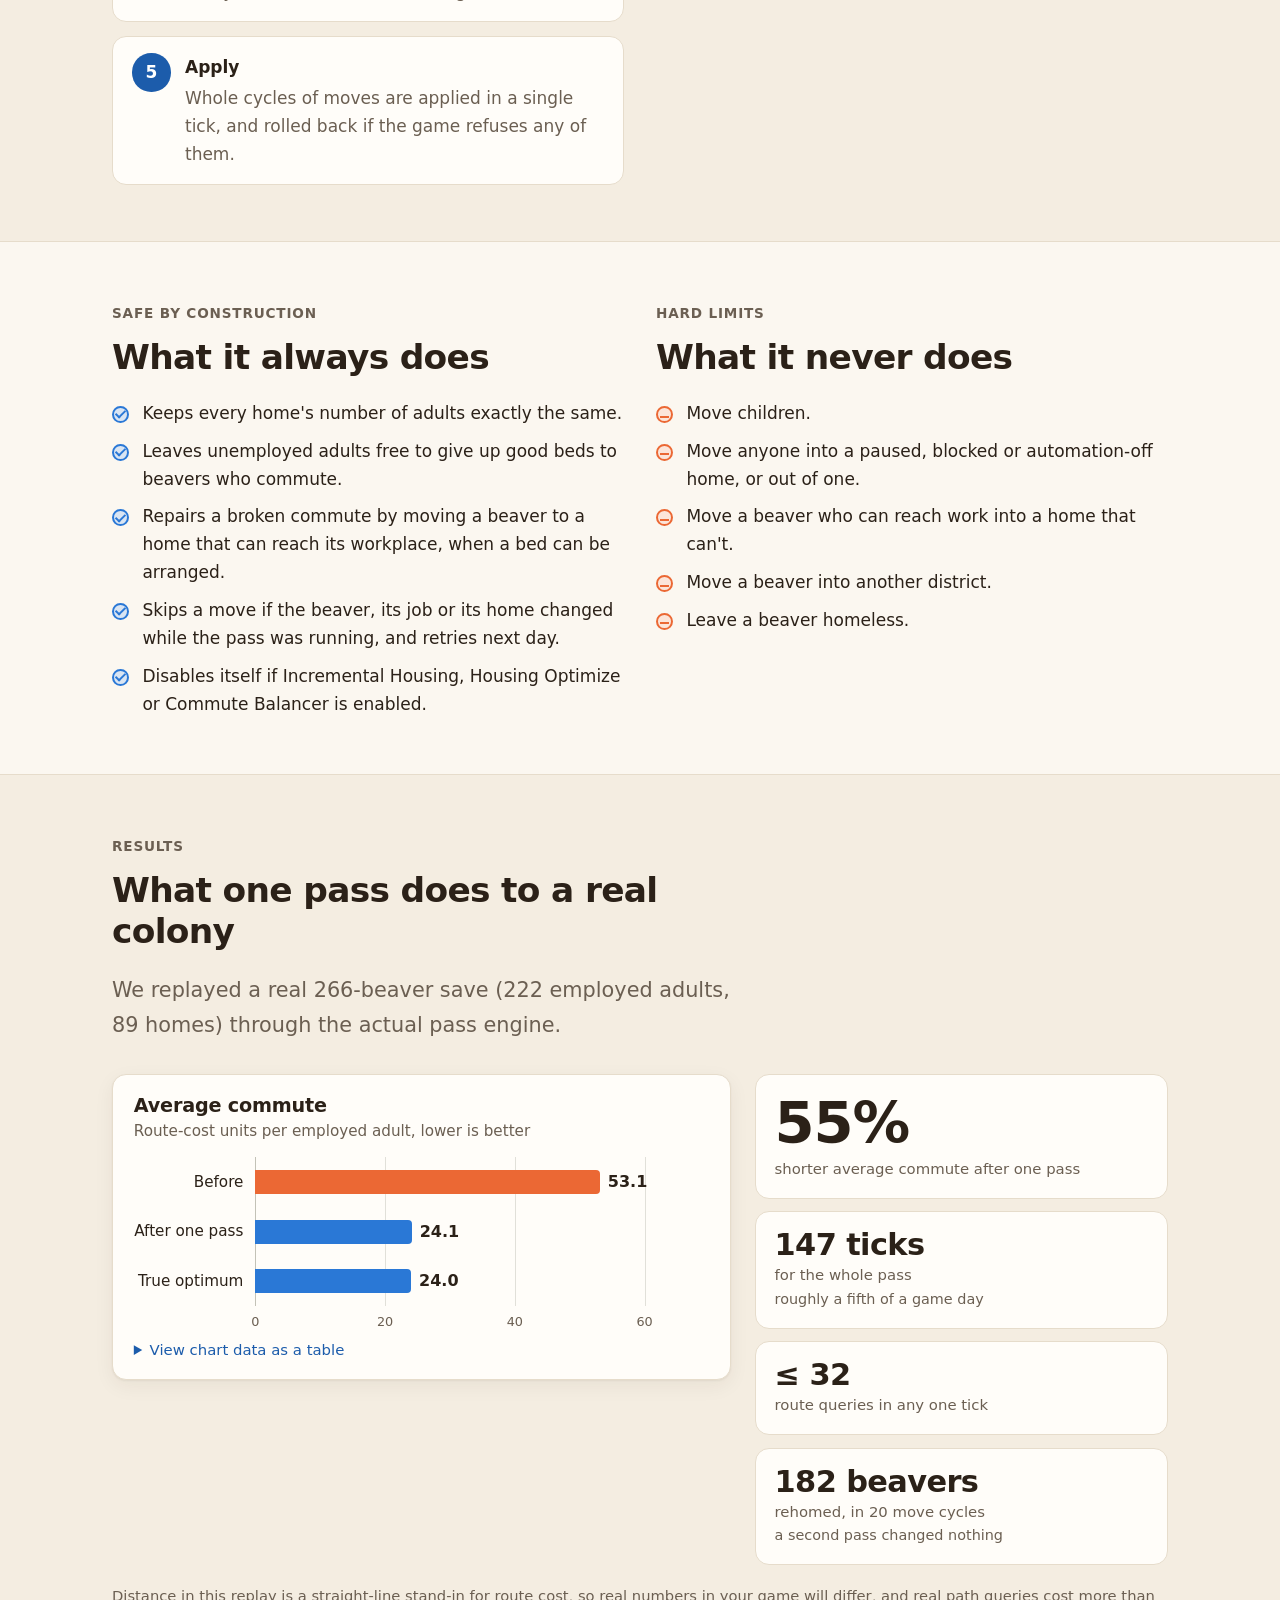
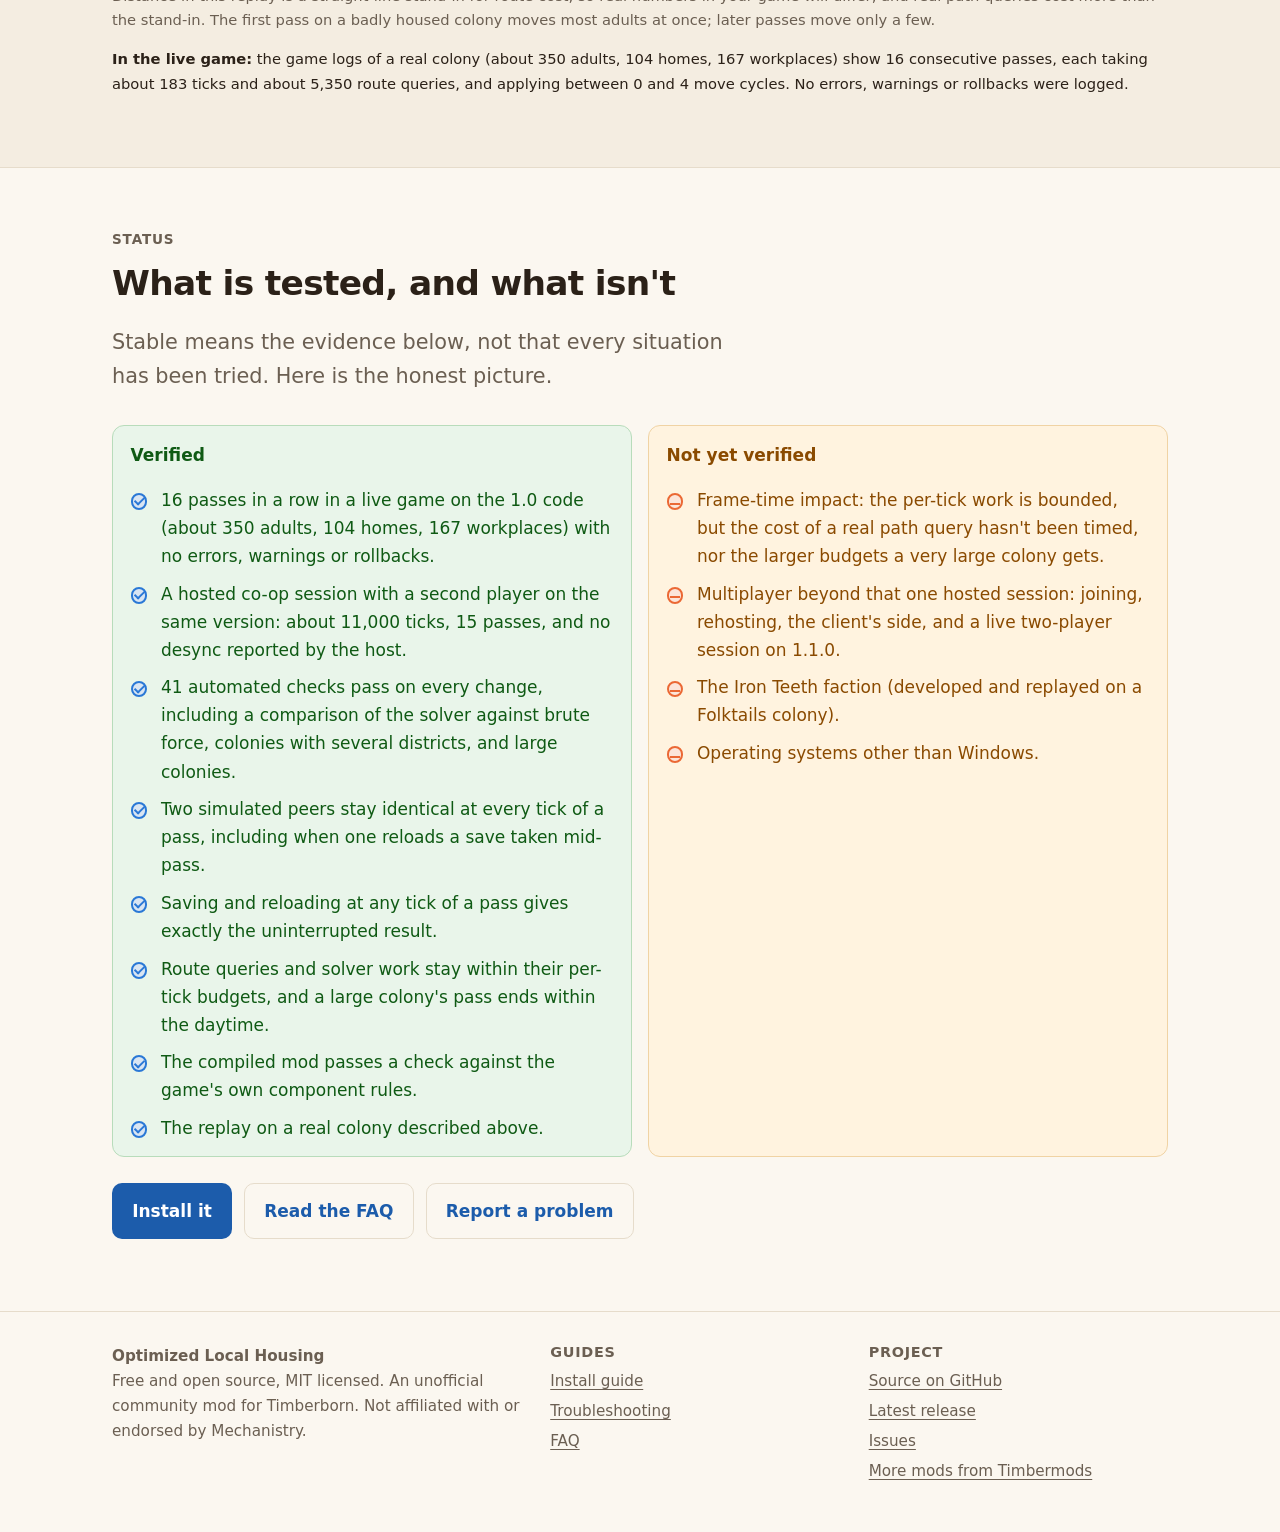
==== commit 1e67976e: "Docs: bring README and website up to date with 1.1.0 Footer standard on every page (catalog link, di" ====
--- a/docs/index.html
+++ b/docs/index.html
@@ -33,11 +33,11 @@
 <section class="hero">
   <div class="wrap hero-grid">
     <div>
-      <span class="eyebrow">Timberborn 1.1 mod &middot; Version <span data-release="version">1.0.0</span> &middot; Stable</span>
+      <span class="eyebrow">Timberborn 1.1 mod &middot; Version <span data-release="version">1.1.0</span> &middot; Stable</span>
       <h1>Every beaver, as close to work as the beds allow.</h1>
       <p class="lead">Optimized Local Housing re-houses your adult beavers once a day so the whole colony's walk between home and workplace is as short as it can possibly be, without touching your breeding.</p>
       <div class="cta">
-        <a class="btn" href="https://github.com/timbermods/OptimizedLocalHousing/releases/latest" data-release-href="download"><span>Download <span data-release="tag">v1.0.0</span></span></a>
+        <a class="btn" href="https://github.com/timbermods/OptimizedLocalHousing/releases/latest" data-release-href="download"><span>Download <span data-release="tag">v1.1.0</span></span></a>
         <a class="btn ghost" href="install.html">Install guide</a>
       </div>
       <ul class="badges" aria-label="Facts">
@@ -45,8 +45,8 @@
         <li>No other mods required</li>
         <li>Built against Timberborn 1.1.2.4</li>
       </ul>
-      <div class="notice ok" role="note" data-release-pinned="1.0.0">
-        <p><strong>Stable release.</strong> It has run 16 passes in a row in a live game, including a hosted co-op session, with no errors. <a href="#status">See exactly what is and isn't tested.</a></p>
+      <div class="notice ok" role="note" data-release-pinned="1.1.0">
+        <p><strong>Stable release.</strong> The 1.0 code ran 16 passes in a row in a live game, including a hosted co-op session, with no errors, and every change since is covered by automated tests. <a href="#status">See exactly what is and isn't tested.</a></p>
       </div>
     </div>
     <figure class="diagram">
@@ -82,7 +82,7 @@
   <div class="wrap two-col">
     <div>
       <h2>Homes shouldn't be a lottery.</h2>
-      <p>By the look of the game's code, the built-in home assigner hands out beds in rotation and never asks where a beaver works. Over time a colony ends up with beavers walking across the whole map every day, past homes that are empty-handed and right beside their job.</p>
+      <p>By the look of the game's code, the built-in home assigner hands out beds in rotation and never asks where a beaver works. Over time a colony ends up with beavers walking across the whole map every day, past homes right beside their job.</p>
     </div>
     <div>
       <p>Not everyone can live next door to work, because beds are limited. So the real question is which arrangement of beavers into beds makes the <em>total</em> walking smallest. That is a classic assignment problem, and this mod solves it exactly, once a day, instead of nudging beavers around a swap at a time.</p>
@@ -115,7 +115,7 @@
       <article class="card">
         <div class="icon"><svg viewBox="0 0 24 24" aria-hidden="true"><circle cx="12" cy="12" r="8"/><path d="M10 9v6M14 9v6"/></svg></div>
         <h3>No pointless shuffling</h3>
-        <p>A beaver only moves if it saves at least one route-cost unit. Once a colony is optimized, another pass changes nothing.</p>
+        <p>Beavers move only when the rearrangement saves at least one route-cost unit for each beaver moved. Once a colony is optimized, another pass changes nothing.</p>
       </article>
       <article class="card">
         <div class="icon"><svg viewBox="0 0 24 24" aria-hidden="true"><path d="M3 12h4l3-7 4 14 3-7h4"/></svg></div>
@@ -125,7 +125,7 @@
       <article class="card">
         <div class="icon"><svg viewBox="0 0 24 24" aria-hidden="true"><circle cx="9" cy="8" r="3"/><path d="M3 19a6 6 0 0 1 12 0"/><circle cx="17" cy="9" r="2.4"/><path d="M16.5 14.2A5 5 0 0 1 21 19"/></svg></div>
         <h3>Built with co-op in mind</h3>
-        <p>Whole-number maths, sorted IDs and a fully saved pass state are meant to give every player the same result, even across a save, a reload or a mid-pass join. It has run through a live co-op session without a desync. <a href="#status">Details</a></p>
+        <p>Whole-number math, sorted IDs and a fully saved pass state are meant to give every player the same result, even across a save, a reload or a mid-pass join. It has run through a live co-op session without a desync. <a href="#status">Details</a></p>
       </article>
     </div>
   </div>
@@ -141,9 +141,9 @@
     <div class="two-col">
       <ol class="steps">
         <li><div><strong>Capture</strong><p>Every housed adult beaver, its home and its assigned workplace, in one quick snapshot.</p></div></li>
-        <li><div><strong>Price</strong><p>Real route costs from each workplace's 32 nearest homes in its district. Anything farther is estimated, or taken from a recent check, and is re-checked before it is ever used.</p></div></li>
+        <li><div><strong>Price</strong><p>Real route costs from each workplace's 32 nearest homes in its district. Anything farther is estimated, or taken from a recent check, and any move to it is re-checked first.</p></div></li>
         <li><div><strong>Solve</strong><p>The best possible way to reassign the adults to the beds that adults occupy today, one district at a time, since nobody moves between districts.</p></div></li>
-        <li><div><strong>Verify</strong><p>Every proposed move is priced again with fresh routes. Moves that would strand a beaver, or that don't save enough, are thrown away.</p></div></li>
+        <li><div><strong>Verify</strong><p>Every proposed move is priced again with fresh routes. A cycle of moves is thrown away if it would cut off a beaver who can reach work today, or if it doesn't save enough.</p></div></li>
         <li><div><strong>Apply</strong><p>Whole cycles of moves are applied in a single tick, and rolled back if the game refuses any of them.</p></div></li>
       </ol>
       <figure class="diagram">
@@ -182,9 +182,9 @@
       <ul class="checks">
         <li>Keeps every home's number of adults exactly the same.</li>
         <li>Leaves unemployed adults free to give up good beds to beavers who commute.</li>
-        <li>Repairs a broken commute by moving a beaver to a home that can reach its workplace.</li>
+        <li>Repairs a broken commute by moving a beaver to a home that can reach its workplace, when a bed can be arranged.</li>
         <li>Skips a move if the beaver, its job or its home changed while the pass was running, and retries next day.</li>
-        <li>Disables itself if another housing-assignment mod is enabled.</li>
+        <li>Disables itself if Incremental Housing, Housing Optimize or Commute Balancer is enabled.</li>
       </ul>
     </div>
     <div>
@@ -193,7 +193,7 @@
       <ul class="checks no">
         <li>Move children.</li>
         <li>Move anyone into a paused, blocked or automation-off home, or out of one.</li>
-        <li>Move a beaver to a home it can't reach from work.</li>
+        <li>Move a beaver who can reach work into a home that can't.</li>
         <li>Move a beaver into another district.</li>
         <li>Leave a beaver homeless.</li>
       </ul>
@@ -255,7 +255,7 @@
 
 <section id="status">
   <div class="wrap">
-    <div class="section-head" data-release-pinned="1.0.0">
+    <div class="section-head" data-release-pinned="1.1.0">
       <span class="eyebrow">Status</span>
       <h2>What is tested, and what isn't</h2>
       <p class="lead">Stable means the evidence below, not that every situation has been tried. Here is the honest picture.</p>
@@ -264,12 +264,12 @@
       <div class="notice ok" style="margin:0">
         <p><strong>Verified</strong></p>
         <ul class="checks">
-          <li>16 passes in a row in a live game (about 350 adults, 104 homes, 167 workplaces) with no errors, warnings or rollbacks.</li>
+          <li>16 passes in a row in a live game on the 1.0 code (about 350 adults, 104 homes, 167 workplaces) with no errors, warnings or rollbacks.</li>
           <li>A hosted co-op session with a second player on the same version: about 11,000 ticks, 15 passes, and no desync reported by the host.</li>
-          <li>25 automated checks pass, including a comparison of the solver against brute force.</li>
-          <li>Two simulated peers stay identical at every tick of a pass.</li>
+          <li>41 automated checks pass on every change, including a comparison of the solver against brute force, colonies with several districts, and large colonies.</li>
+          <li>Two simulated peers stay identical at every tick of a pass, including when one reloads a save taken mid-pass.</li>
           <li>Saving and reloading at any tick of a pass gives exactly the uninterrupted result.</li>
-          <li>Route queries stay within their per-tick budget.</li>
+          <li>Route queries and solver work stay within their per-tick budgets, and a large colony's pass ends within the daytime.</li>
           <li>The compiled mod passes a check against the game's own component rules.</li>
           <li>The replay on a real colony described above.</li>
         </ul>
@@ -277,8 +277,8 @@
       <div class="notice" style="margin:0">
         <p><strong>Not yet verified</strong></p>
         <ul class="checks no">
-          <li>Frame-time impact: the per-tick work is bounded, but the cost of a real path query hasn't been timed.</li>
-          <li>Multiplayer beyond that one hosted session: joining, rehosting, and the client's side.</li>
+          <li>Frame-time impact: the per-tick work is bounded, but the cost of a real path query hasn't been timed, nor the larger budgets a very large colony gets.</li>
+          <li>Multiplayer beyond that one hosted session: joining, rehosting, the client's side, and a live two-player session on 1.1.0.</li>
           <li>The Iron Teeth faction (developed and replayed on a Folktails colony).</li>
           <li>Operating systems other than Windows.</li>
         </ul>
@@ -295,9 +295,9 @@
 
 <footer class="site-footer">
   <div class="wrap foot">
-    <div><strong>Optimized Local Housing</strong><br>A free, open-source Timberborn mod, MIT licensed. Not affiliated with Mechanistry.</div>
+    <div><strong>Optimized Local Housing</strong><br>Free and open source, MIT licensed. An unofficial community mod for Timberborn. Not affiliated with or endorsed by Mechanistry.</div>
     <div><h2>Guides</h2><ul><li><a href="install.html">Install guide</a></li><li><a href="troubleshooting.html">Troubleshooting</a></li><li><a href="faq.html">FAQ</a></li></ul></div>
-    <div><h2>Project</h2><ul><li><a href="https://github.com/timbermods/OptimizedLocalHousing">Source on GitHub</a></li><li><a href="https://github.com/timbermods/OptimizedLocalHousing/releases/latest" data-release-href="notes">Release <span data-release="tag">v1.0.0</span></a></li><li><a href="https://github.com/timbermods/OptimizedLocalHousing/issues">Issues</a></li></ul></div>
+    <div><h2>Project</h2><ul><li><a href="https://github.com/timbermods/OptimizedLocalHousing">Source on GitHub</a></li><li><a href="https://github.com/timbermods/OptimizedLocalHousing/releases/latest" data-release-href="notes">Latest release</a></li><li><a href="https://github.com/timbermods/OptimizedLocalHousing/issues">Issues</a></li><li><a href="https://timbermods.github.io/">More mods from Timbermods</a></li></ul></div>
   </div>
 </footer>
 <script src="site.js" defer></script>
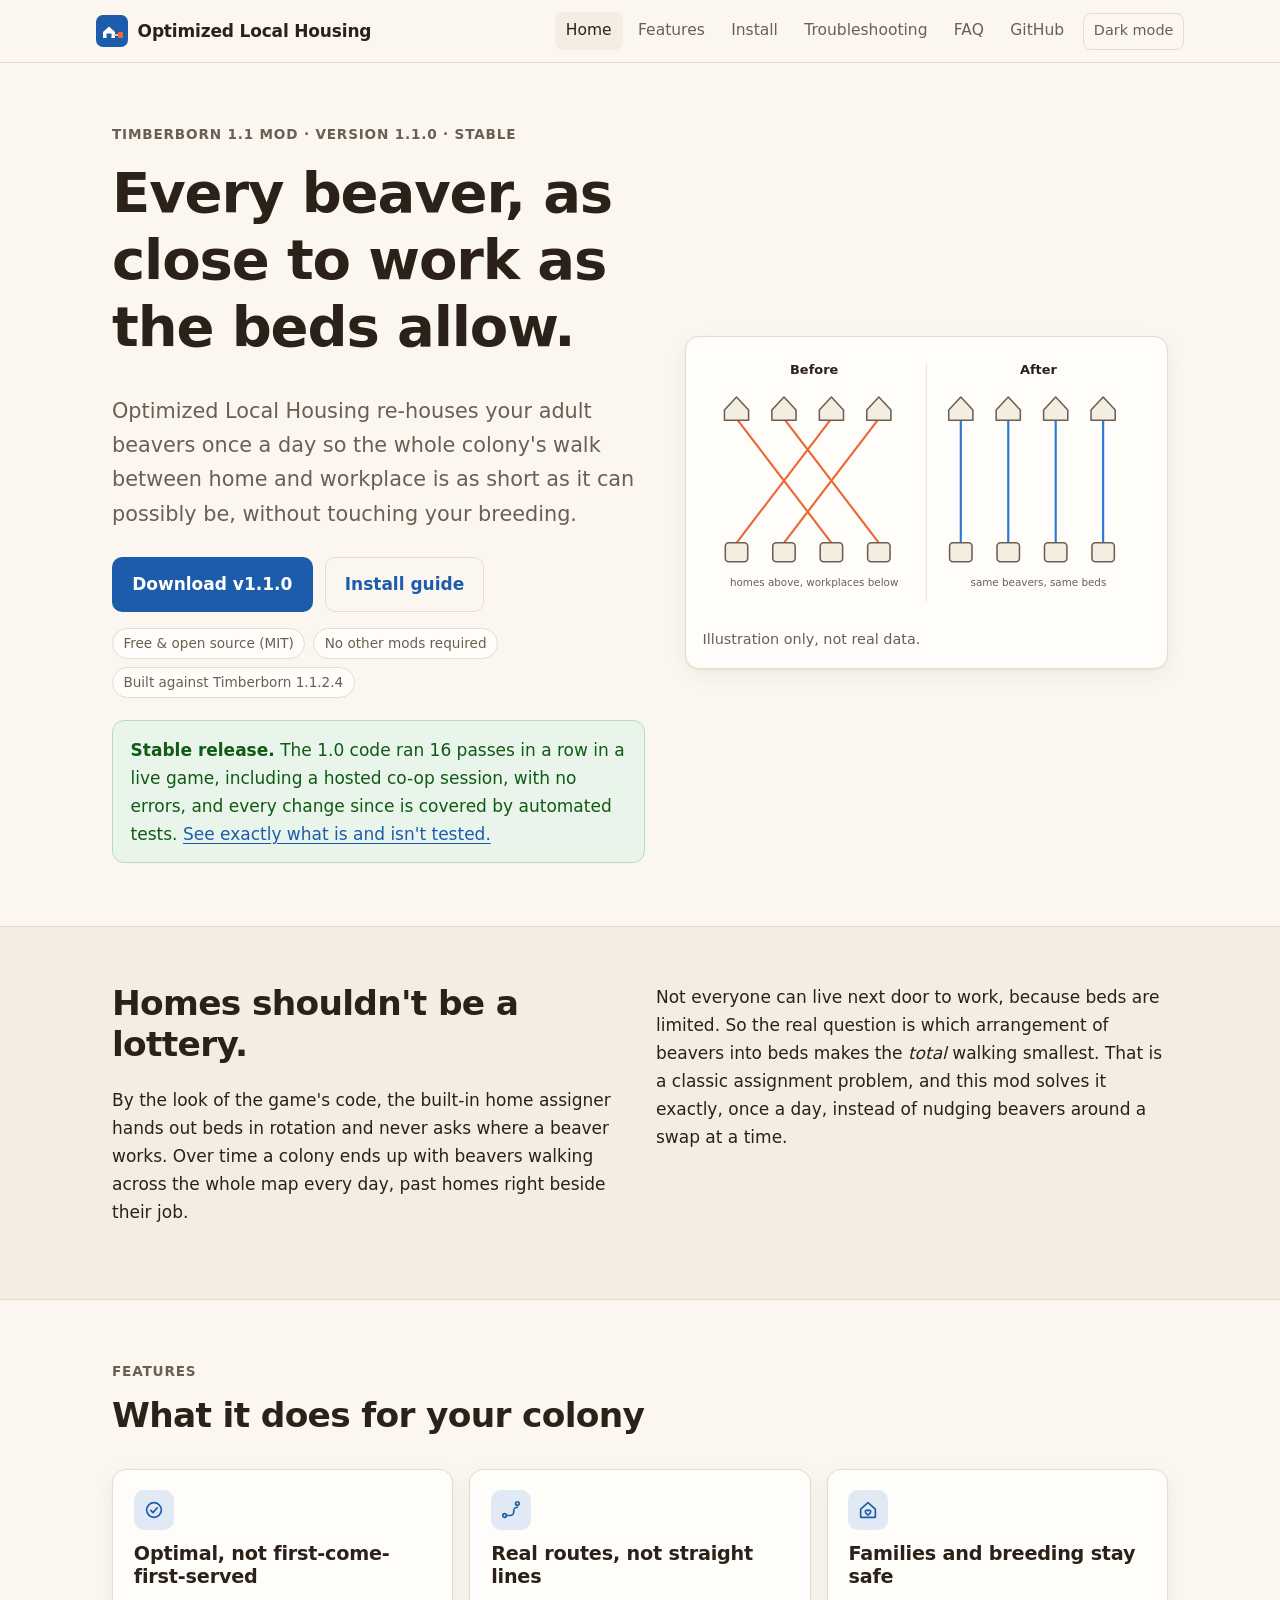
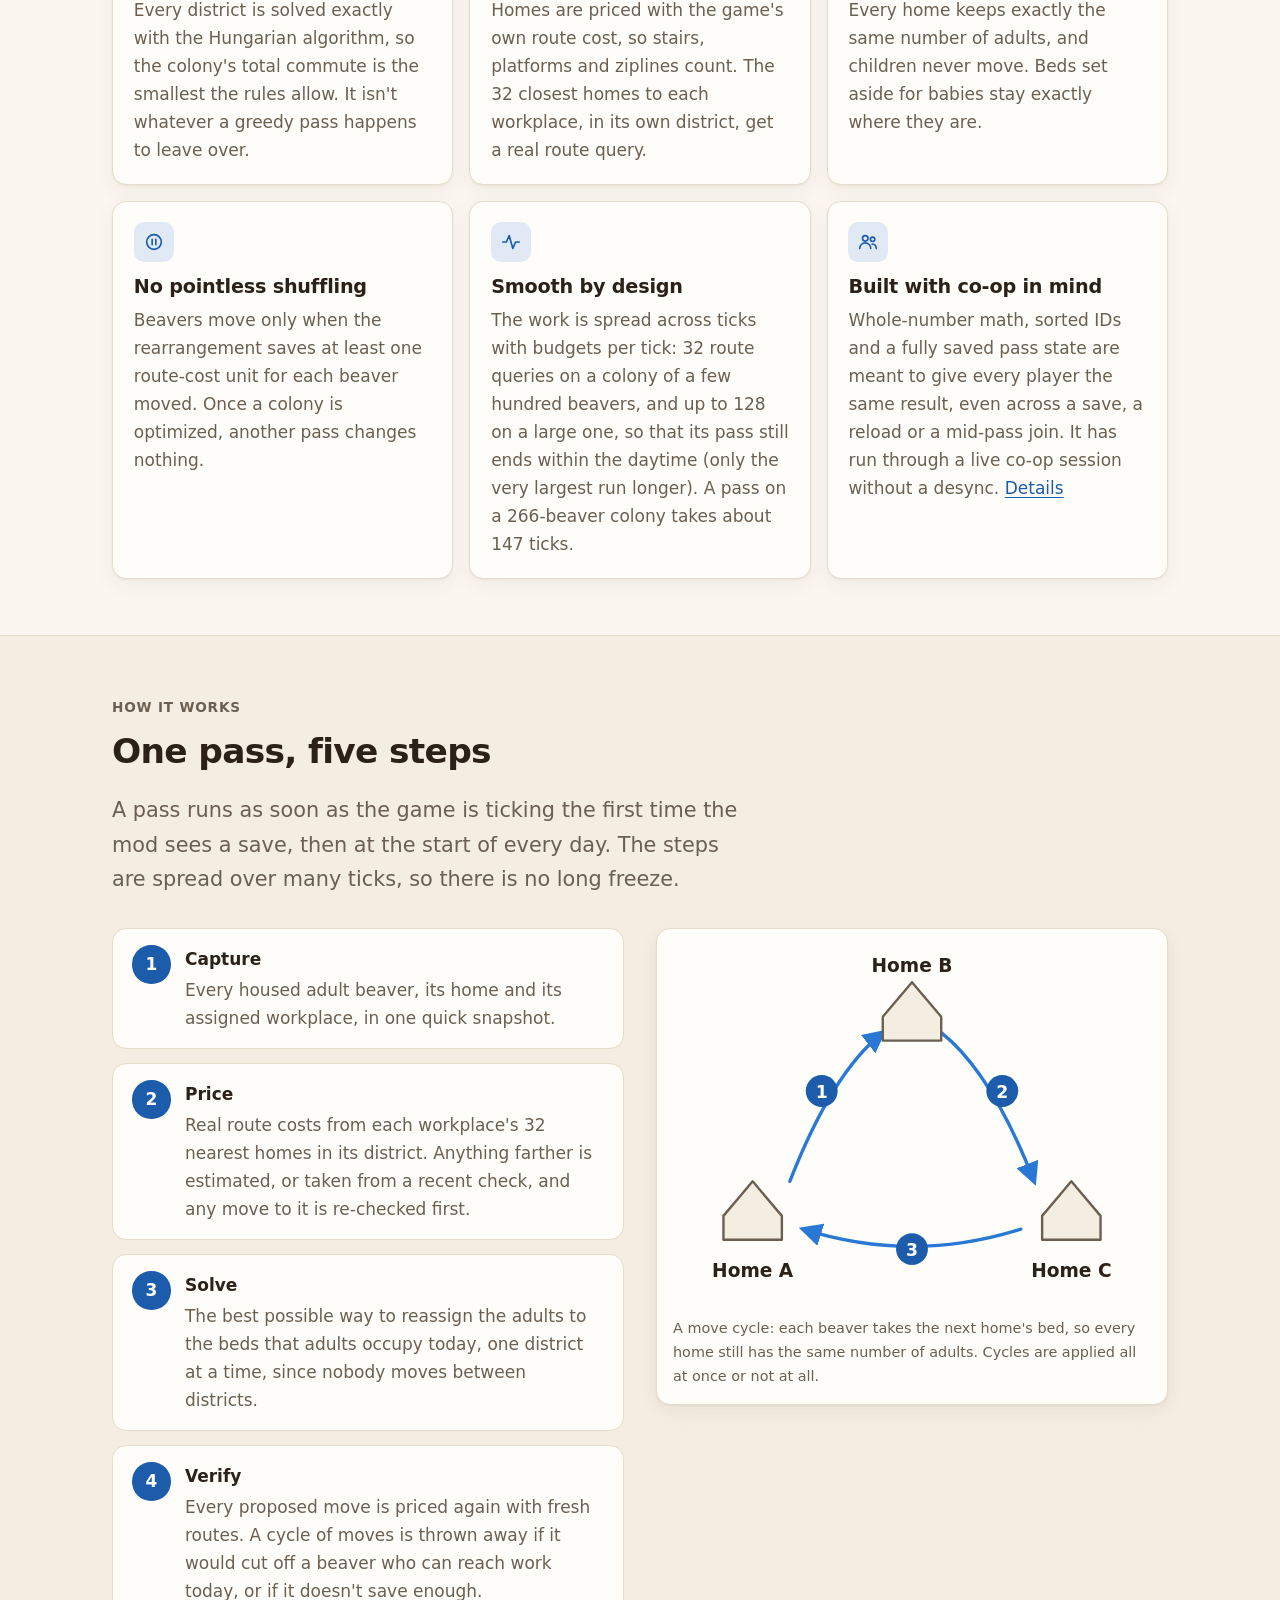
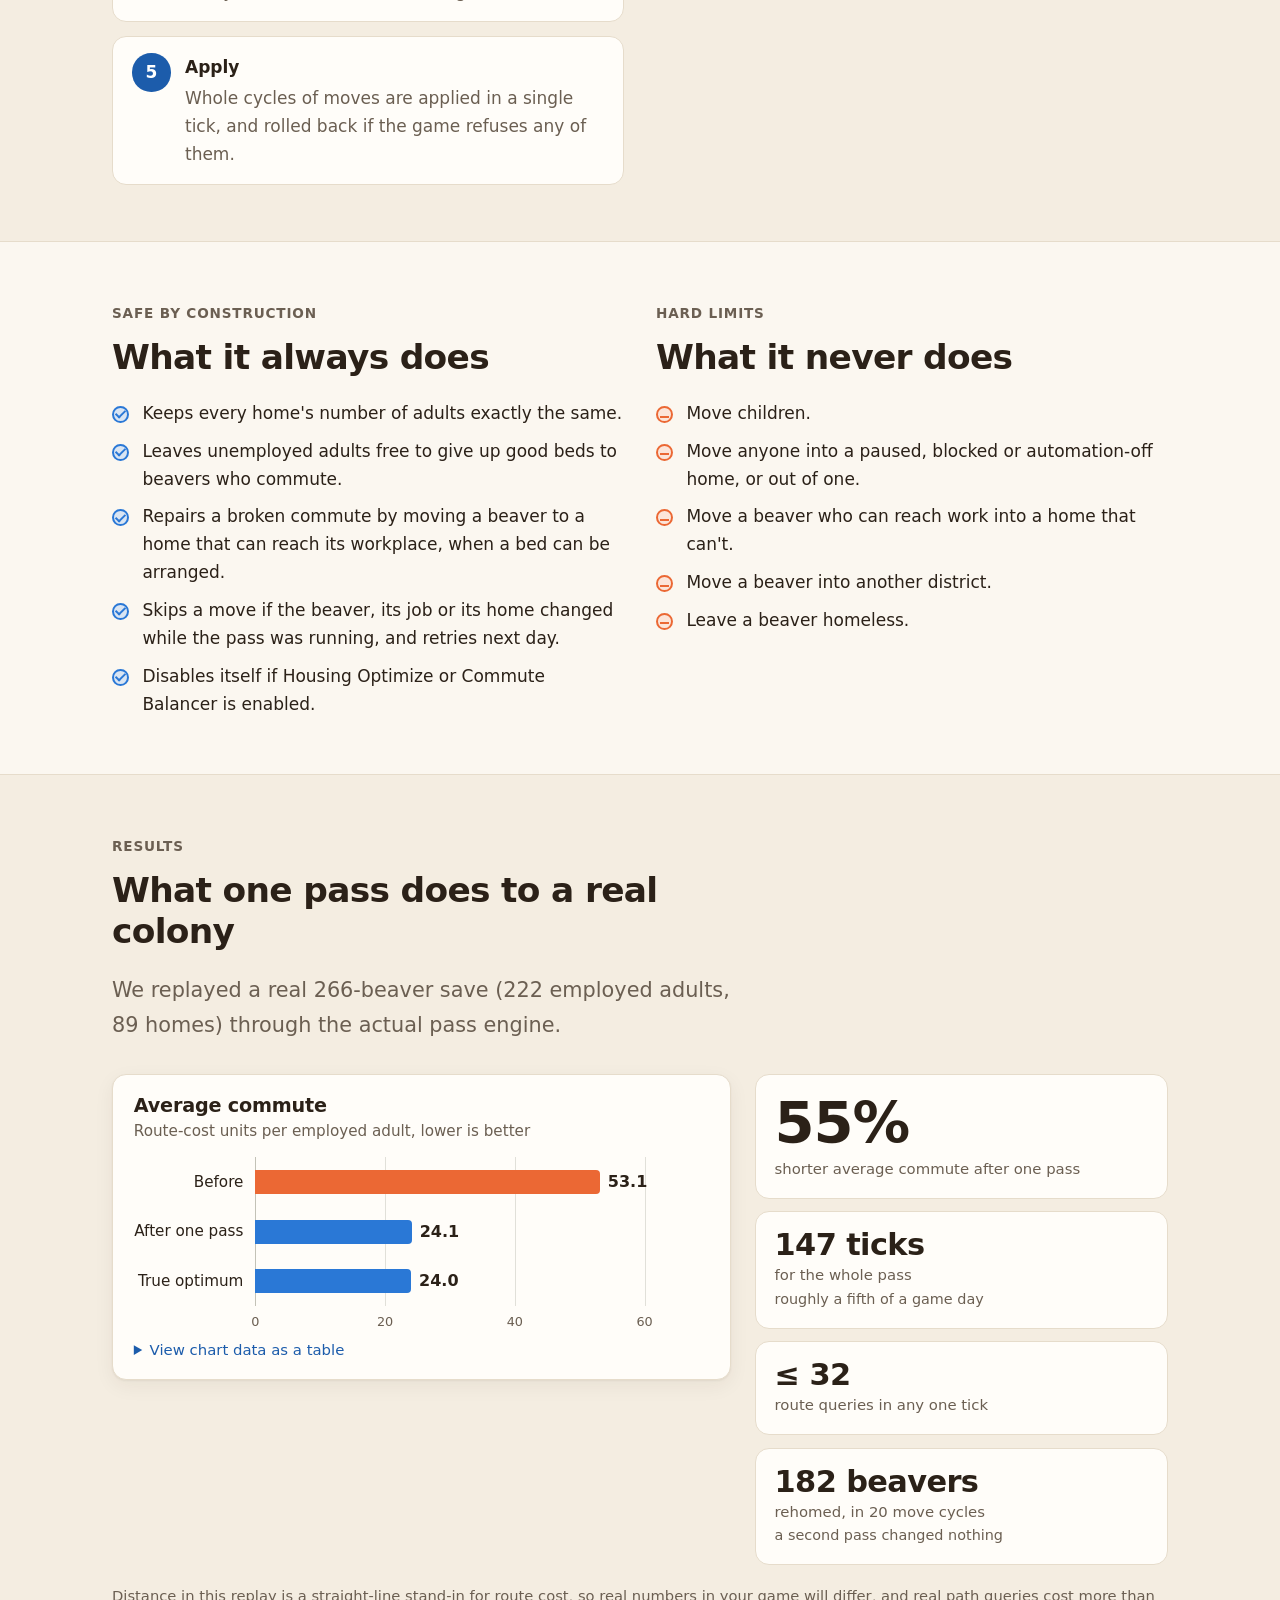
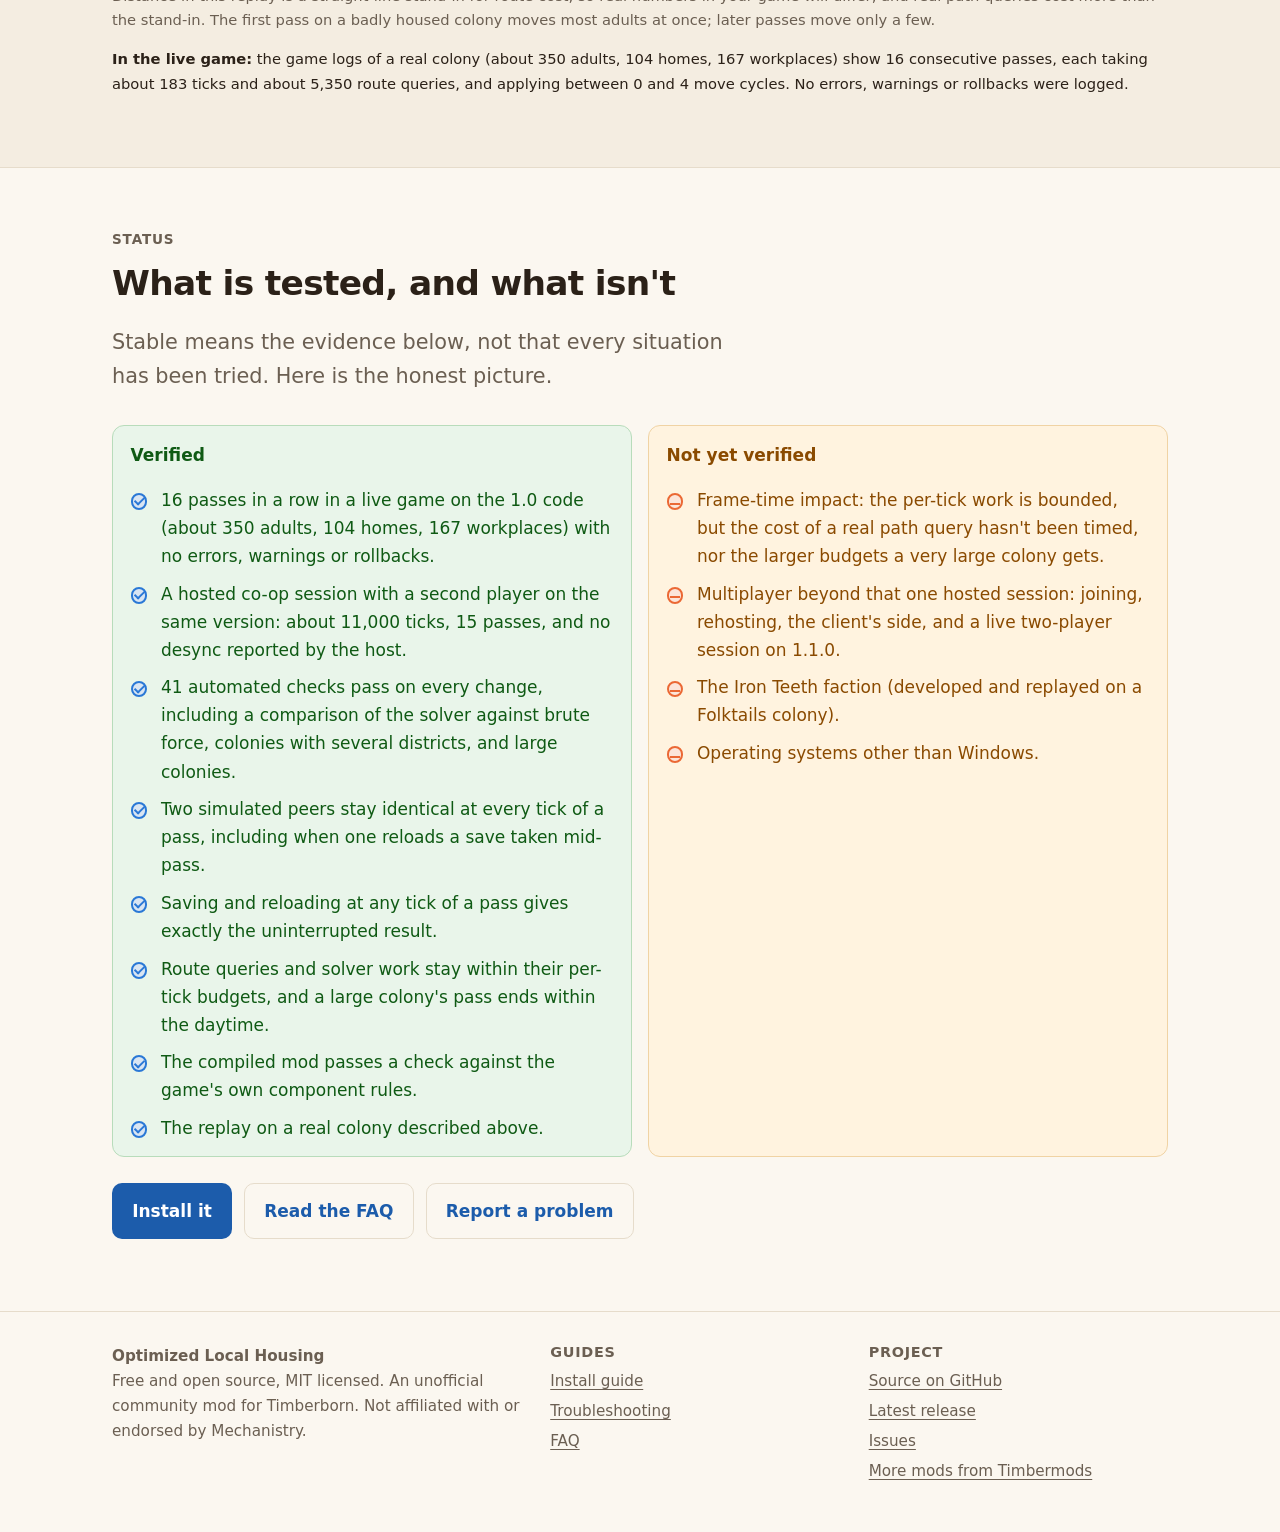
==== commit c5653cfa: "Remove the deprecated Incremental Housing from the conflict list and docs Optimized Local Housing is" ====
--- a/docs/index.html
+++ b/docs/index.html
@@ -184,7 +184,7 @@
         <li>Leaves unemployed adults free to give up good beds to beavers who commute.</li>
         <li>Repairs a broken commute by moving a beaver to a home that can reach its workplace, when a bed can be arranged.</li>
         <li>Skips a move if the beaver, its job or its home changed while the pass was running, and retries next day.</li>
-        <li>Disables itself if Incremental Housing, Housing Optimize or Commute Balancer is enabled.</li>
+        <li>Disables itself if Housing Optimize or Commute Balancer is enabled.</li>
       </ul>
     </div>
     <div>
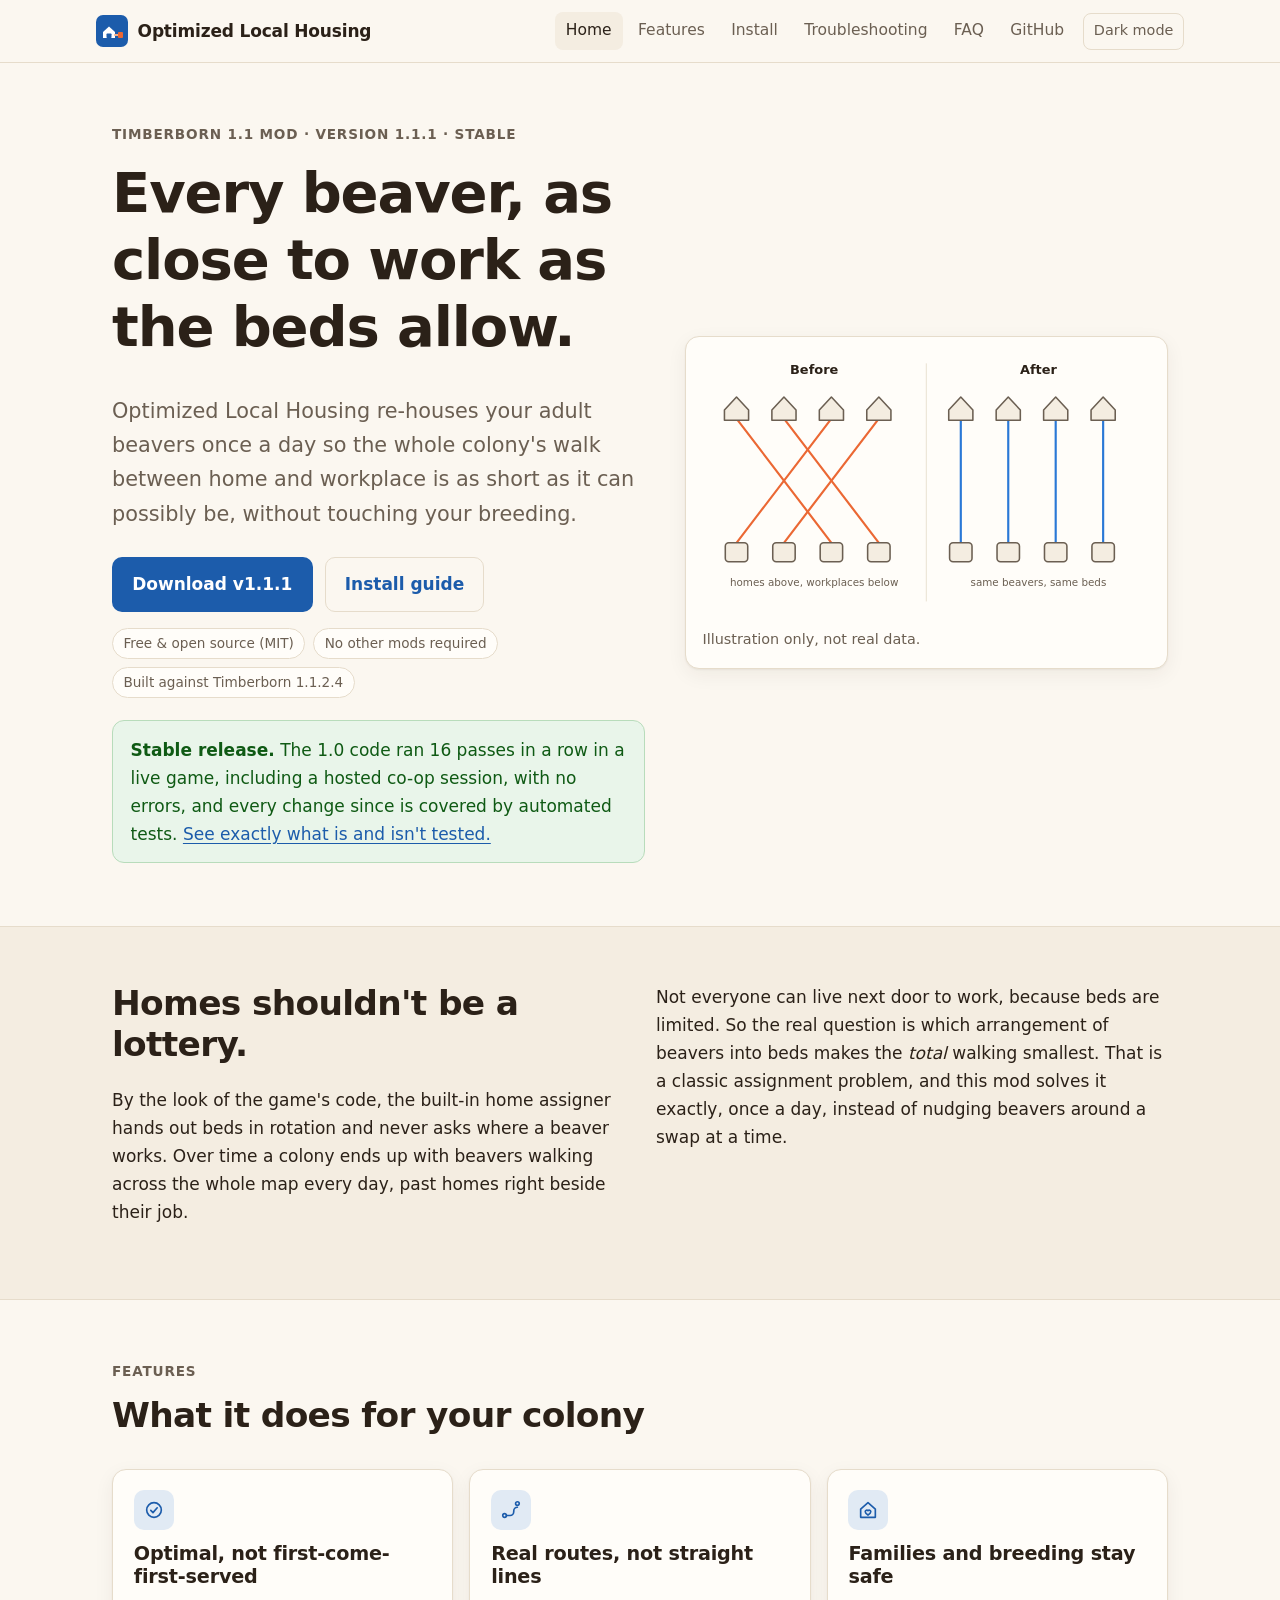
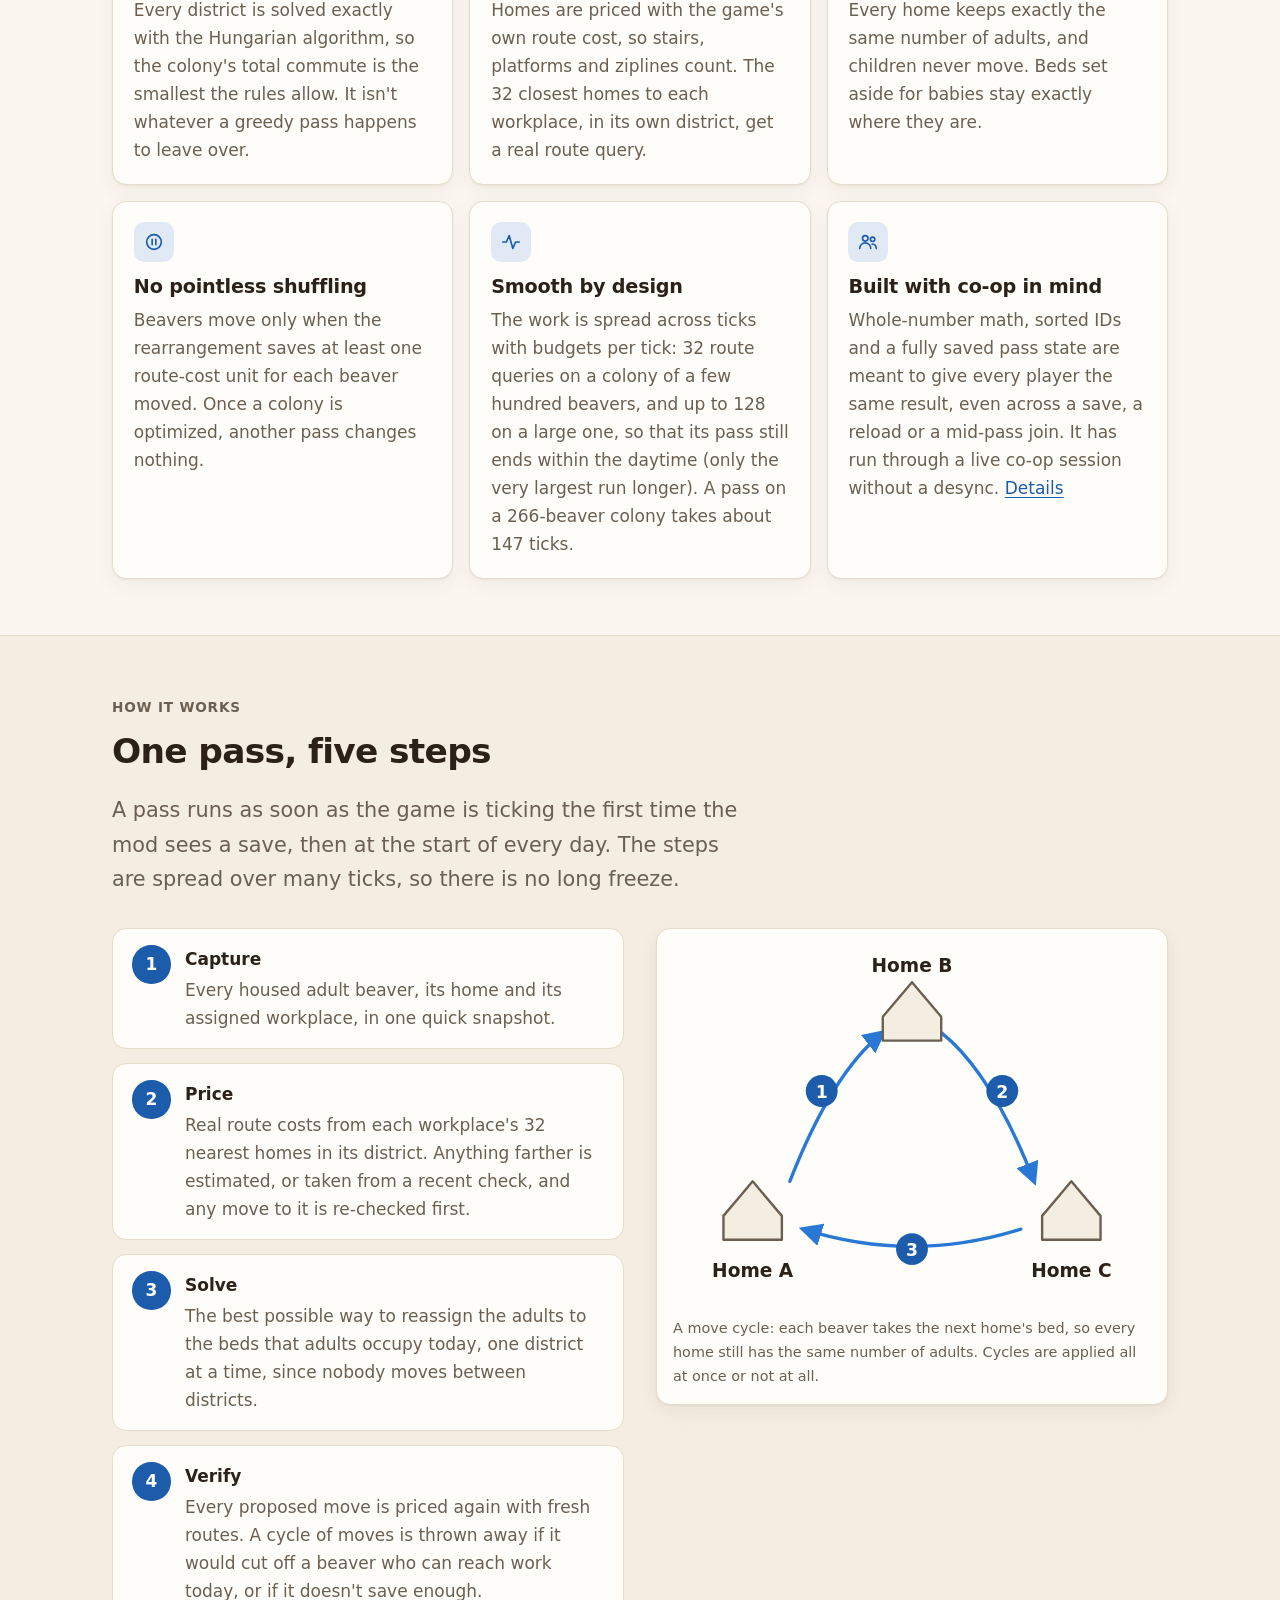
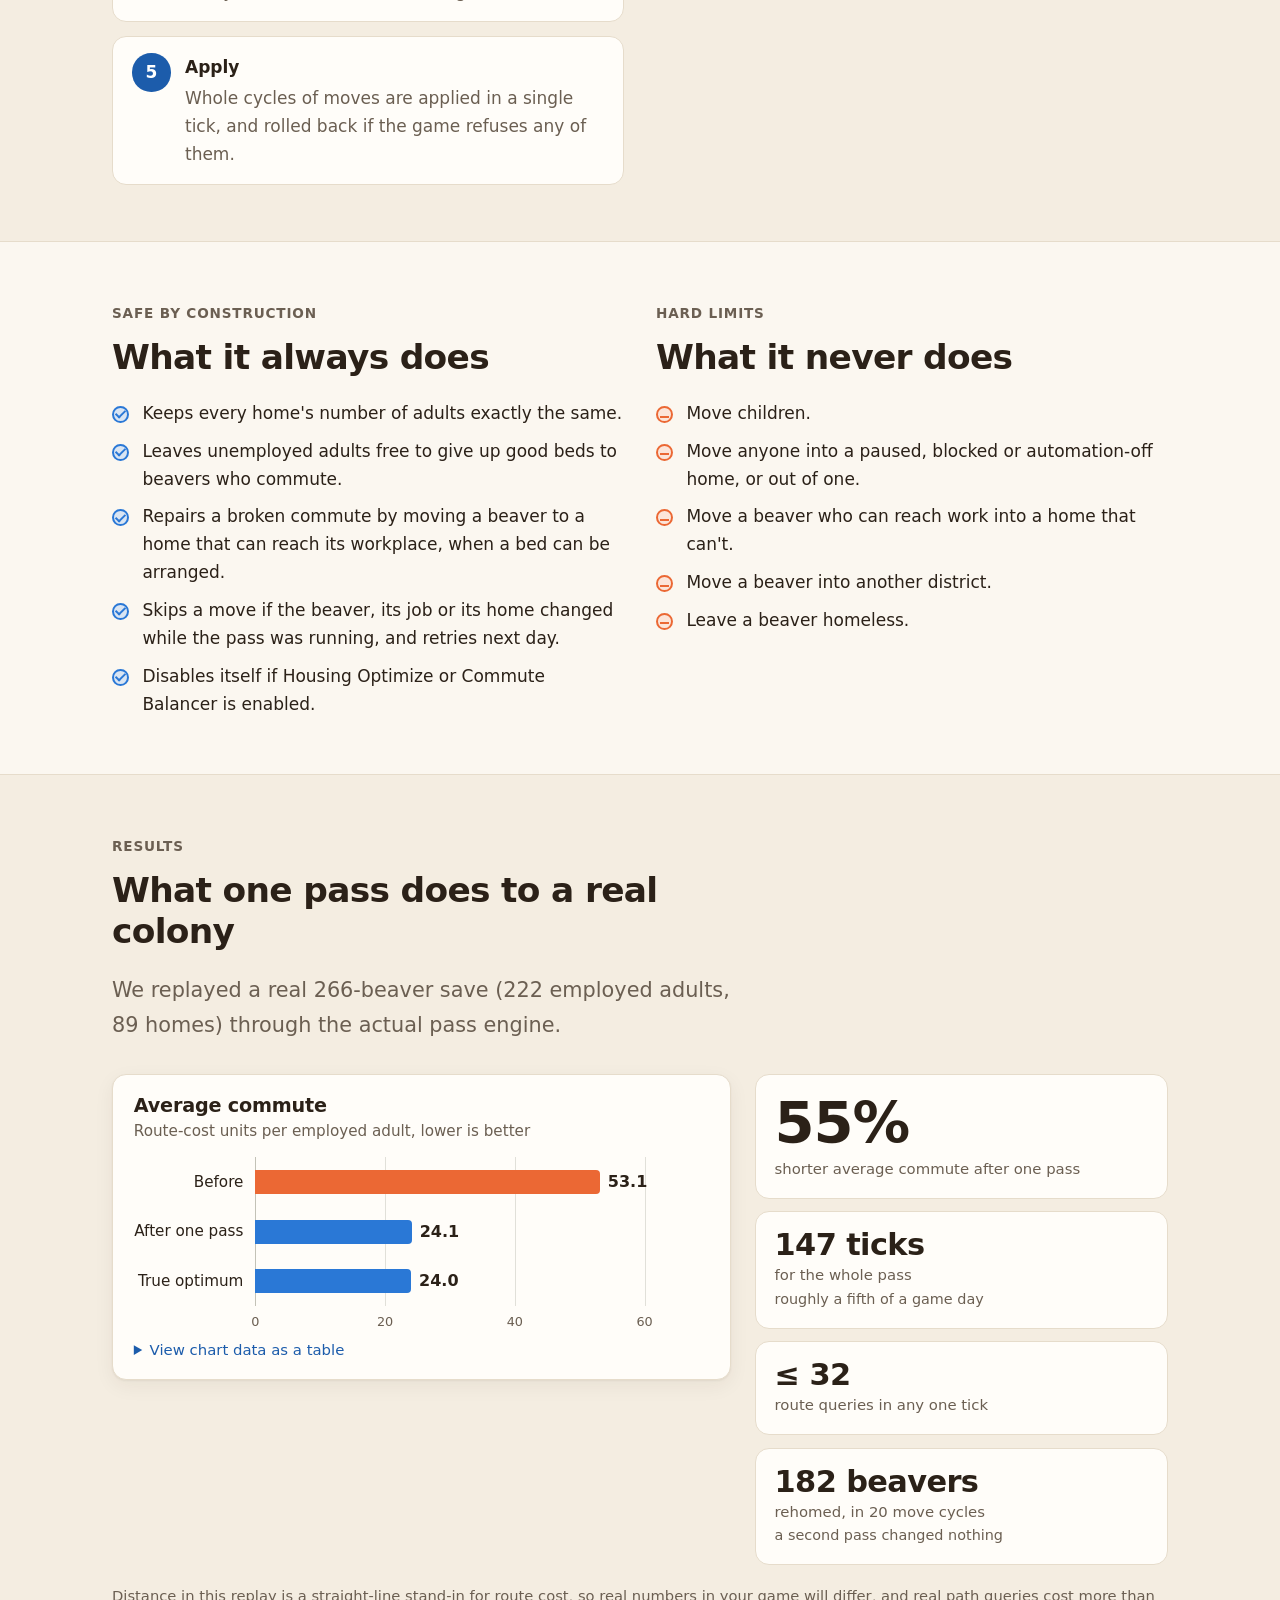
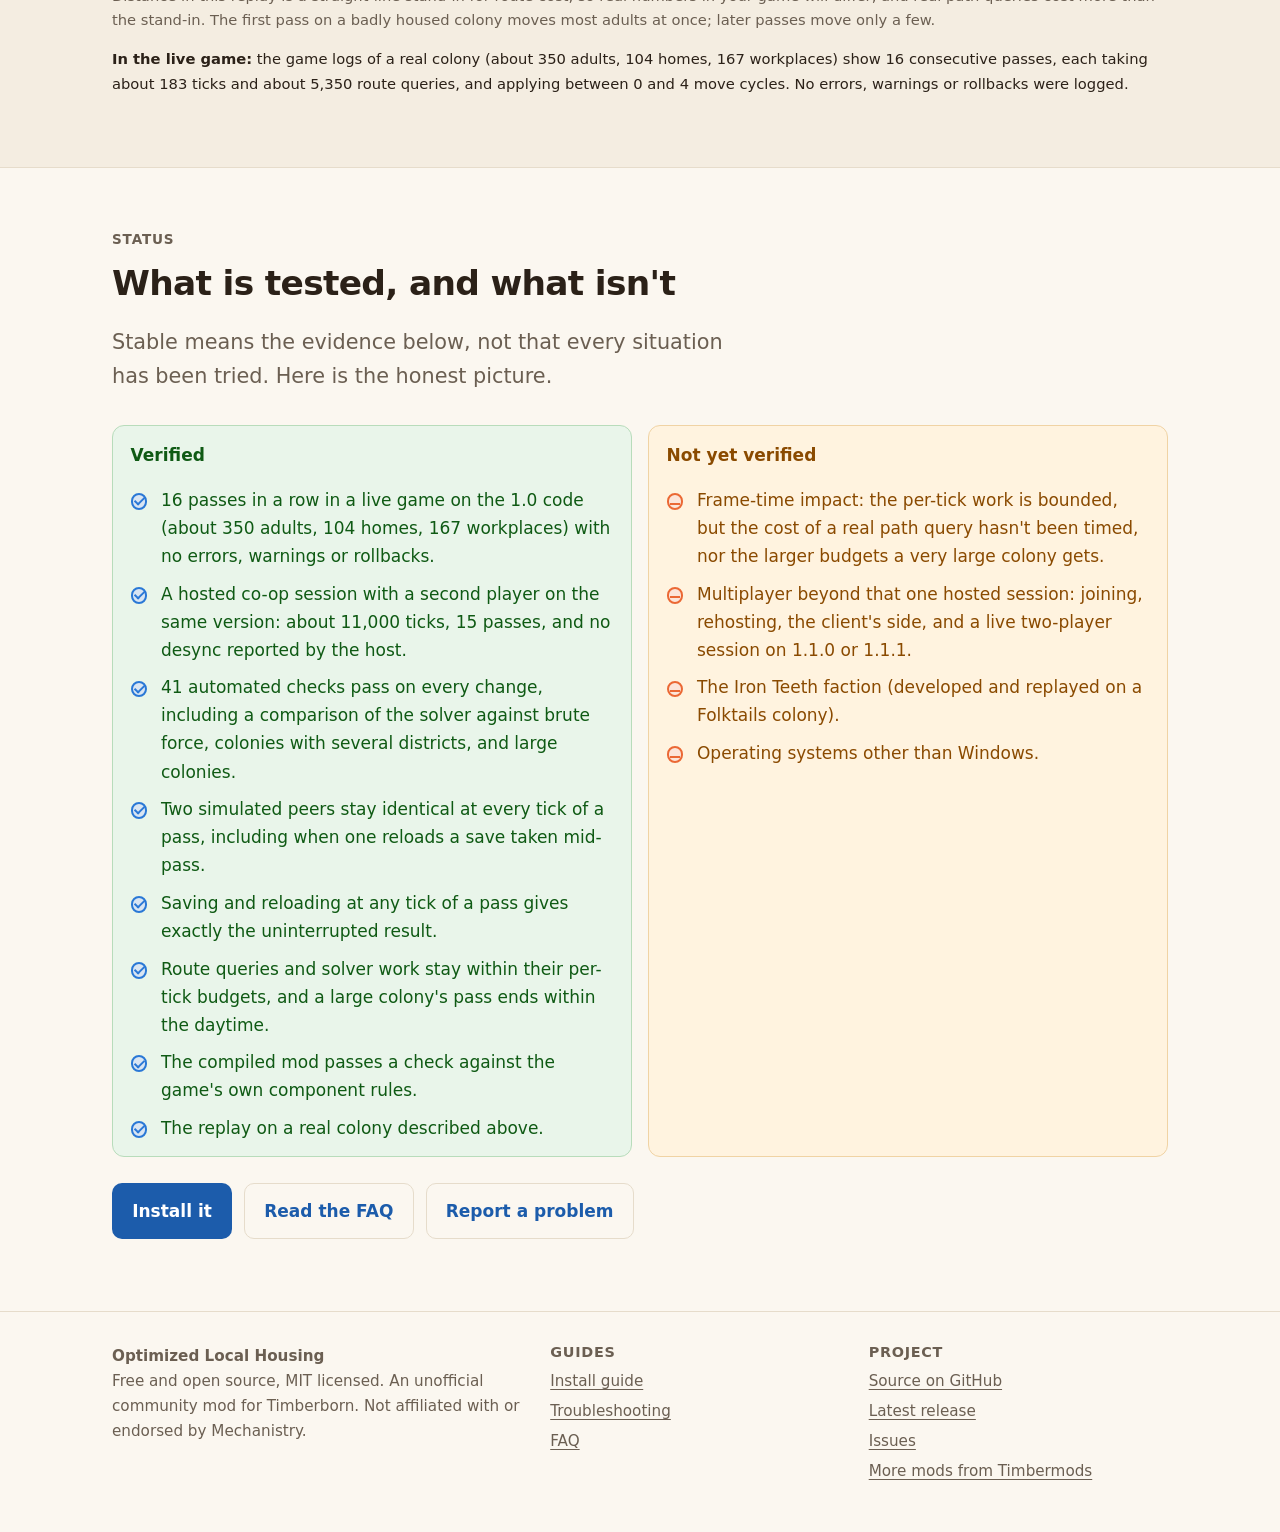
==== commit 53aaeb66: "Release 1.1.1: the conflict check covers only Housing Optimize and Commute Balancer Version 1.1.1 in" ====
--- a/docs/index.html
+++ b/docs/index.html
@@ -33,11 +33,11 @@
 <section class="hero">
   <div class="wrap hero-grid">
     <div>
-      <span class="eyebrow">Timberborn 1.1 mod &middot; Version <span data-release="version">1.1.0</span> &middot; Stable</span>
+      <span class="eyebrow">Timberborn 1.1 mod &middot; Version <span data-release="version">1.1.1</span> &middot; Stable</span>
       <h1>Every beaver, as close to work as the beds allow.</h1>
       <p class="lead">Optimized Local Housing re-houses your adult beavers once a day so the whole colony's walk between home and workplace is as short as it can possibly be, without touching your breeding.</p>
       <div class="cta">
-        <a class="btn" href="https://github.com/timbermods/OptimizedLocalHousing/releases/latest" data-release-href="download"><span>Download <span data-release="tag">v1.1.0</span></span></a>
+        <a class="btn" href="https://github.com/timbermods/OptimizedLocalHousing/releases/latest" data-release-href="download"><span>Download <span data-release="tag">v1.1.1</span></span></a>
         <a class="btn ghost" href="install.html">Install guide</a>
       </div>
       <ul class="badges" aria-label="Facts">
@@ -45,7 +45,7 @@
         <li>No other mods required</li>
         <li>Built against Timberborn 1.1.2.4</li>
       </ul>
-      <div class="notice ok" role="note" data-release-pinned="1.1.0">
+      <div class="notice ok" role="note" data-release-pinned="1.1.1">
         <p><strong>Stable release.</strong> The 1.0 code ran 16 passes in a row in a live game, including a hosted co-op session, with no errors, and every change since is covered by automated tests. <a href="#status">See exactly what is and isn't tested.</a></p>
       </div>
     </div>
@@ -255,7 +255,7 @@
 
 <section id="status">
   <div class="wrap">
-    <div class="section-head" data-release-pinned="1.1.0">
+    <div class="section-head" data-release-pinned="1.1.1">
       <span class="eyebrow">Status</span>
       <h2>What is tested, and what isn't</h2>
       <p class="lead">Stable means the evidence below, not that every situation has been tried. Here is the honest picture.</p>
@@ -278,7 +278,7 @@
         <p><strong>Not yet verified</strong></p>
         <ul class="checks no">
           <li>Frame-time impact: the per-tick work is bounded, but the cost of a real path query hasn't been timed, nor the larger budgets a very large colony gets.</li>
-          <li>Multiplayer beyond that one hosted session: joining, rehosting, the client's side, and a live two-player session on 1.1.0.</li>
+          <li>Multiplayer beyond that one hosted session: joining, rehosting, the client's side, and a live two-player session on 1.1.0 or 1.1.1.</li>
           <li>The Iron Teeth faction (developed and replayed on a Folktails colony).</li>
           <li>Operating systems other than Windows.</li>
         </ul>
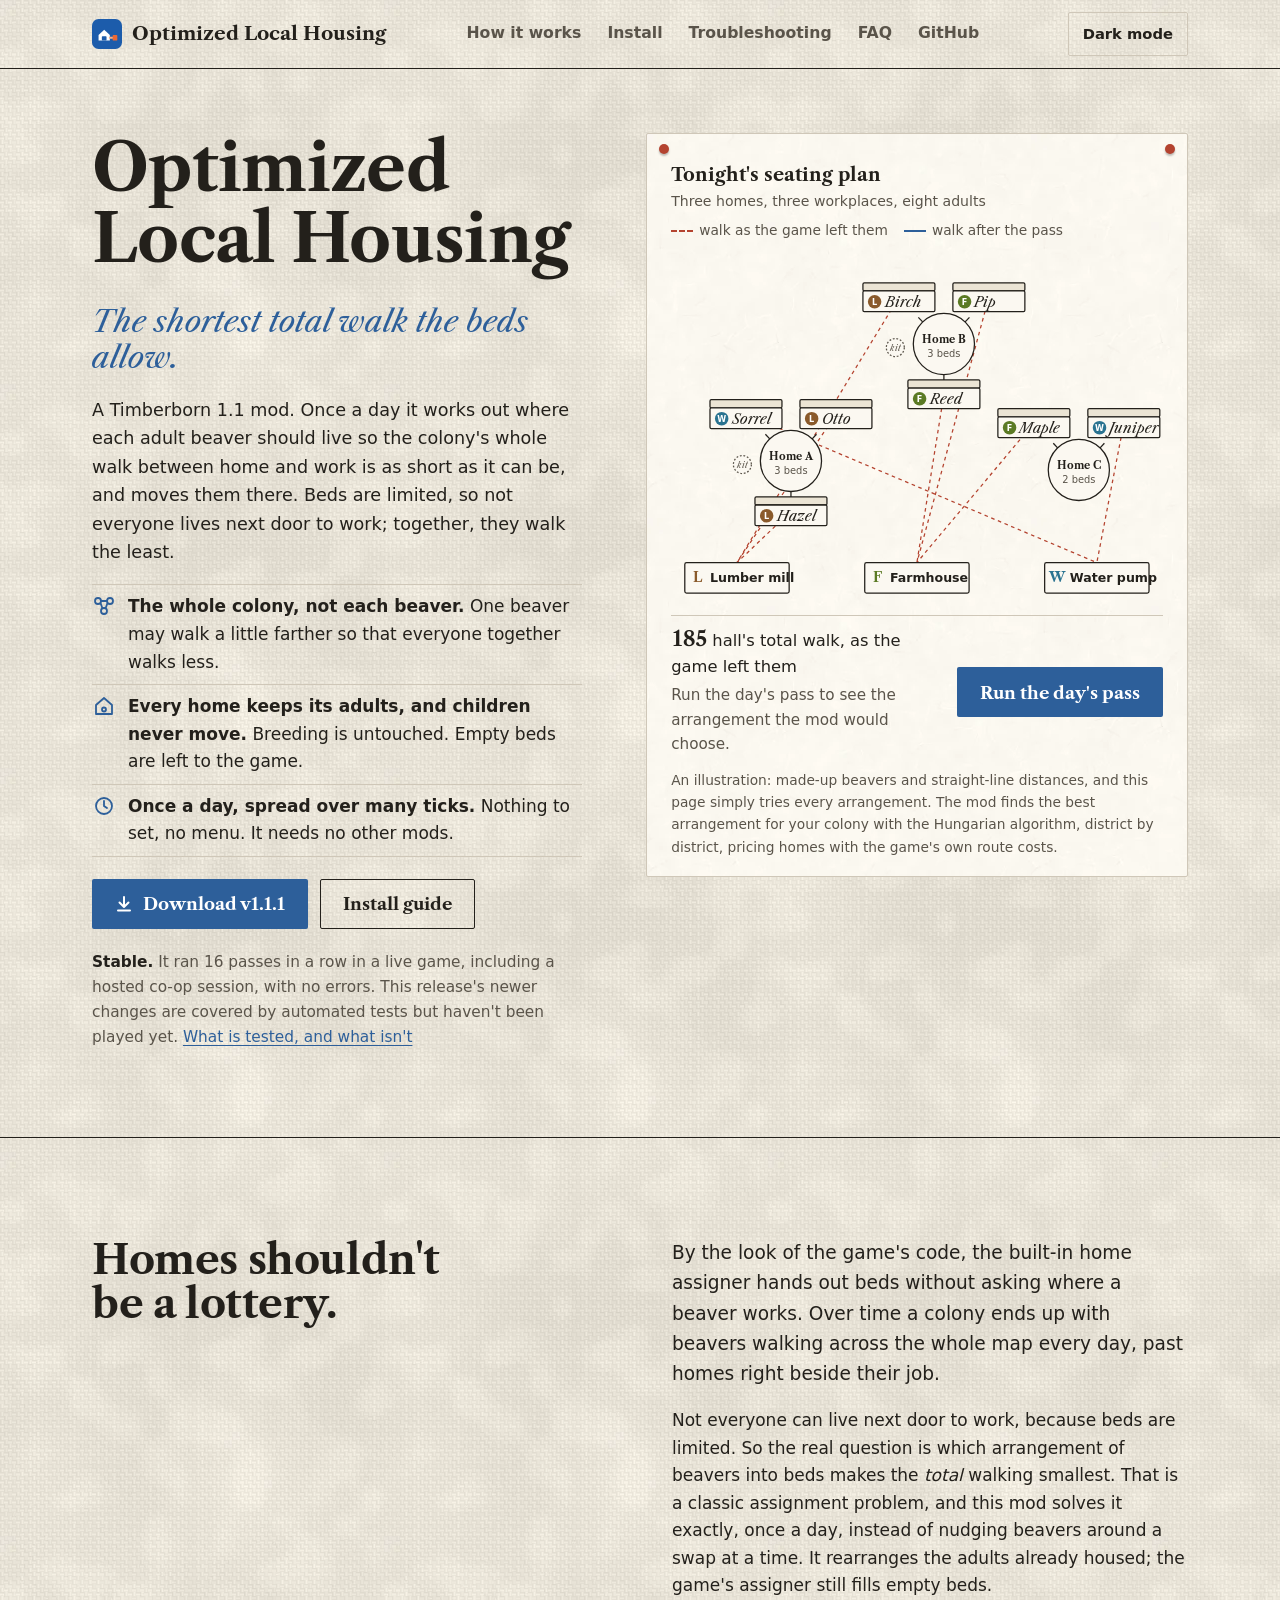
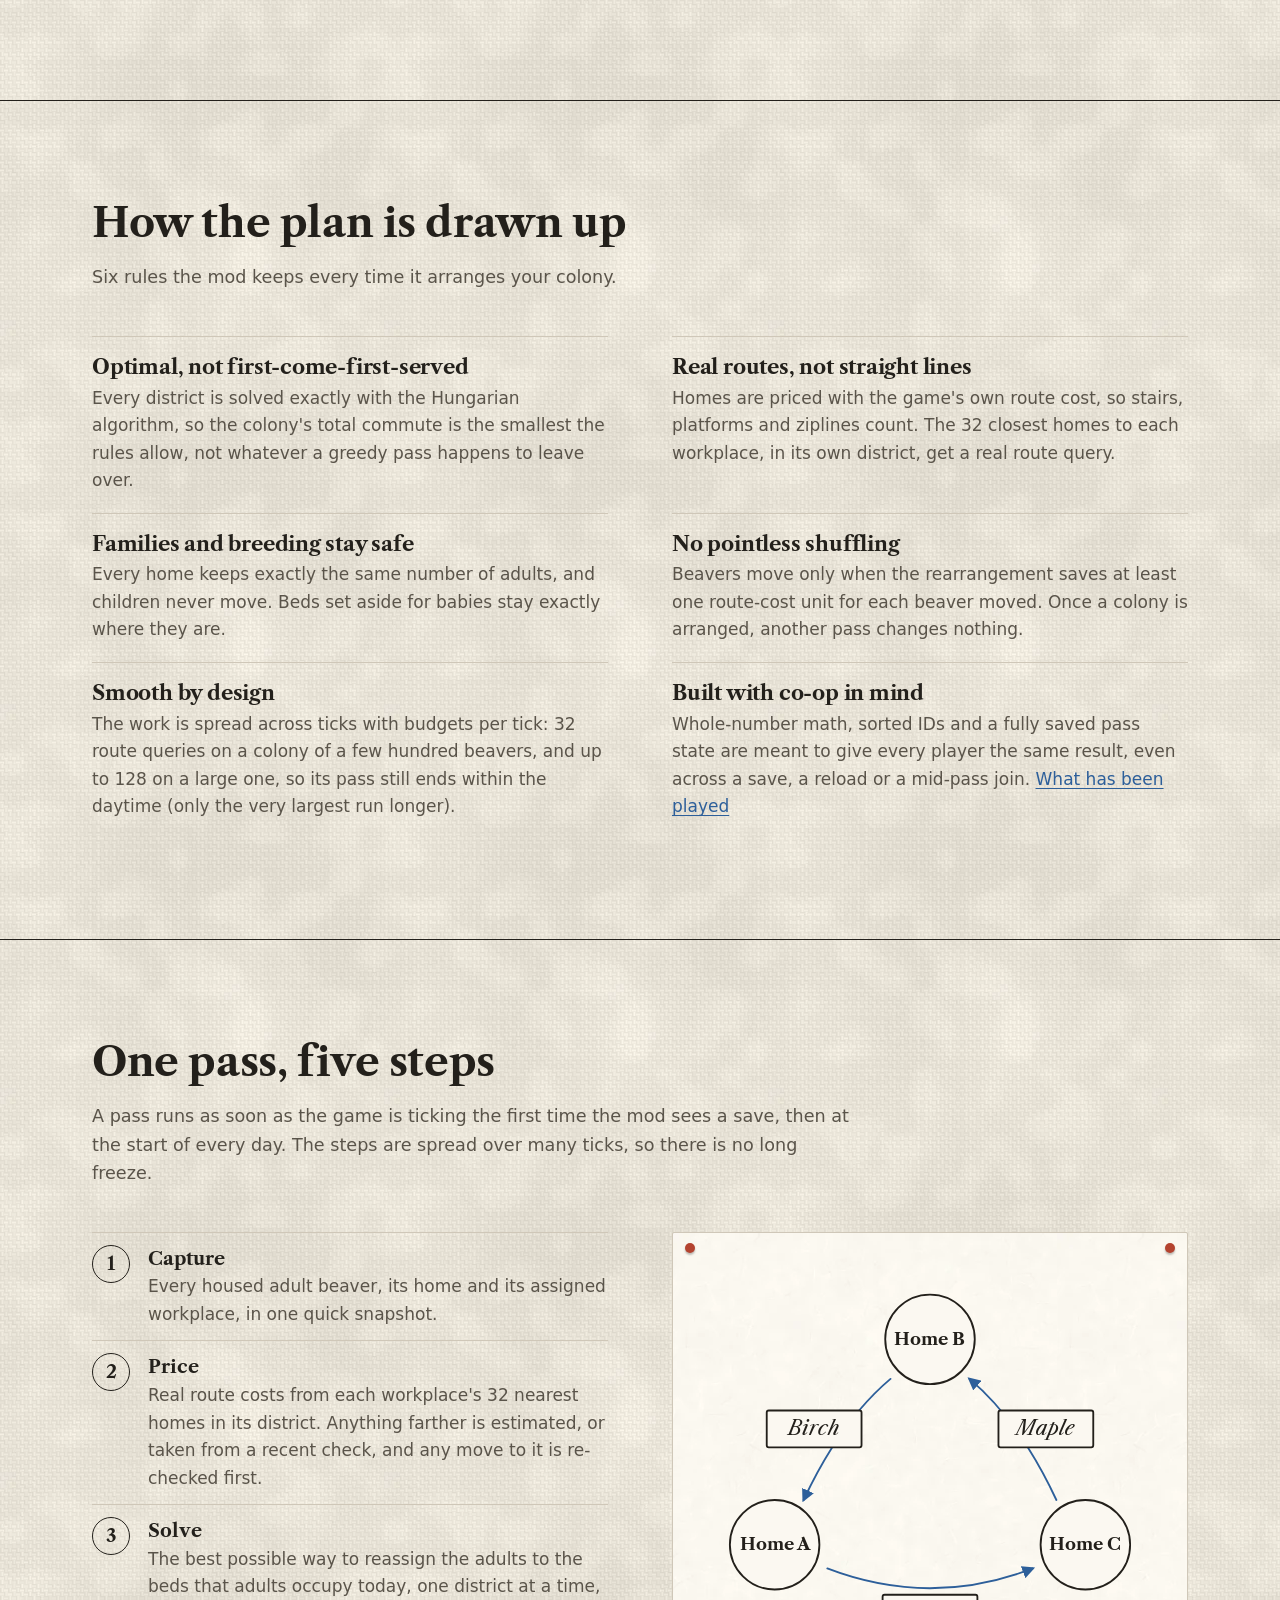
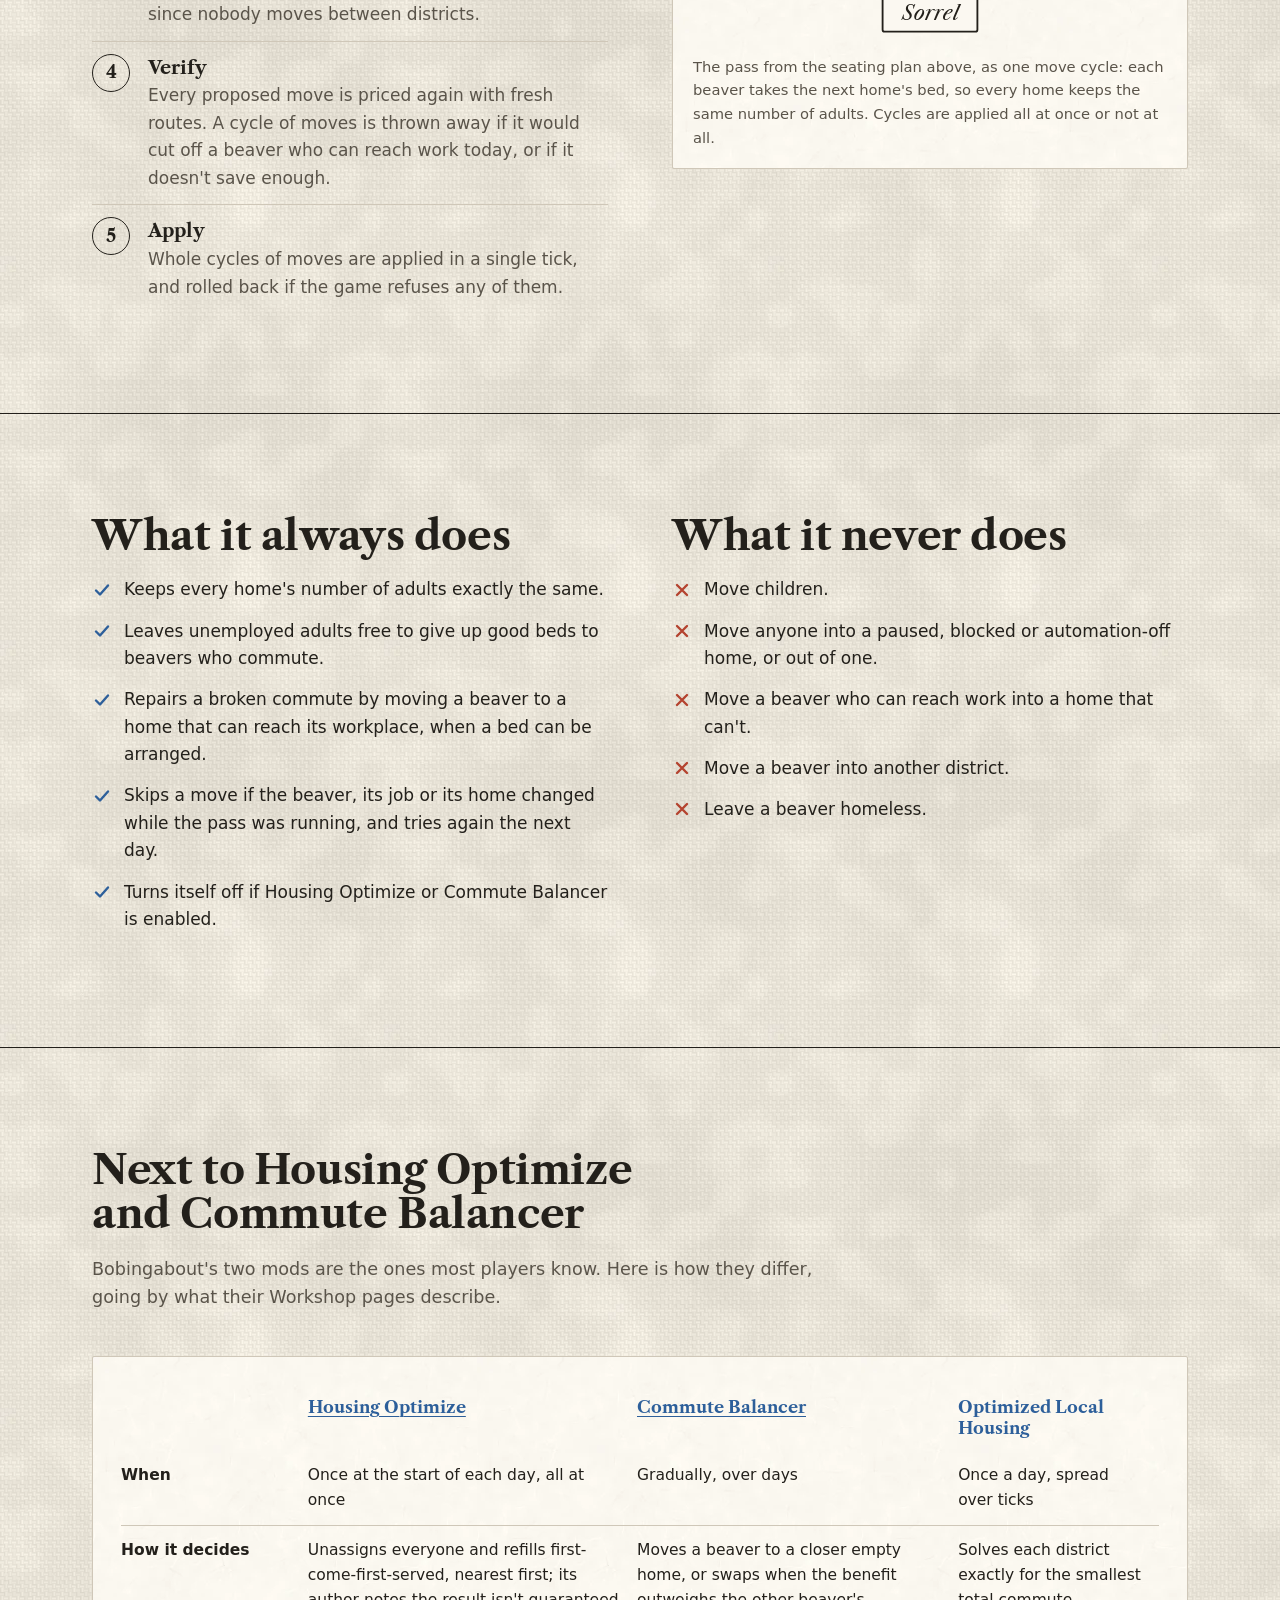
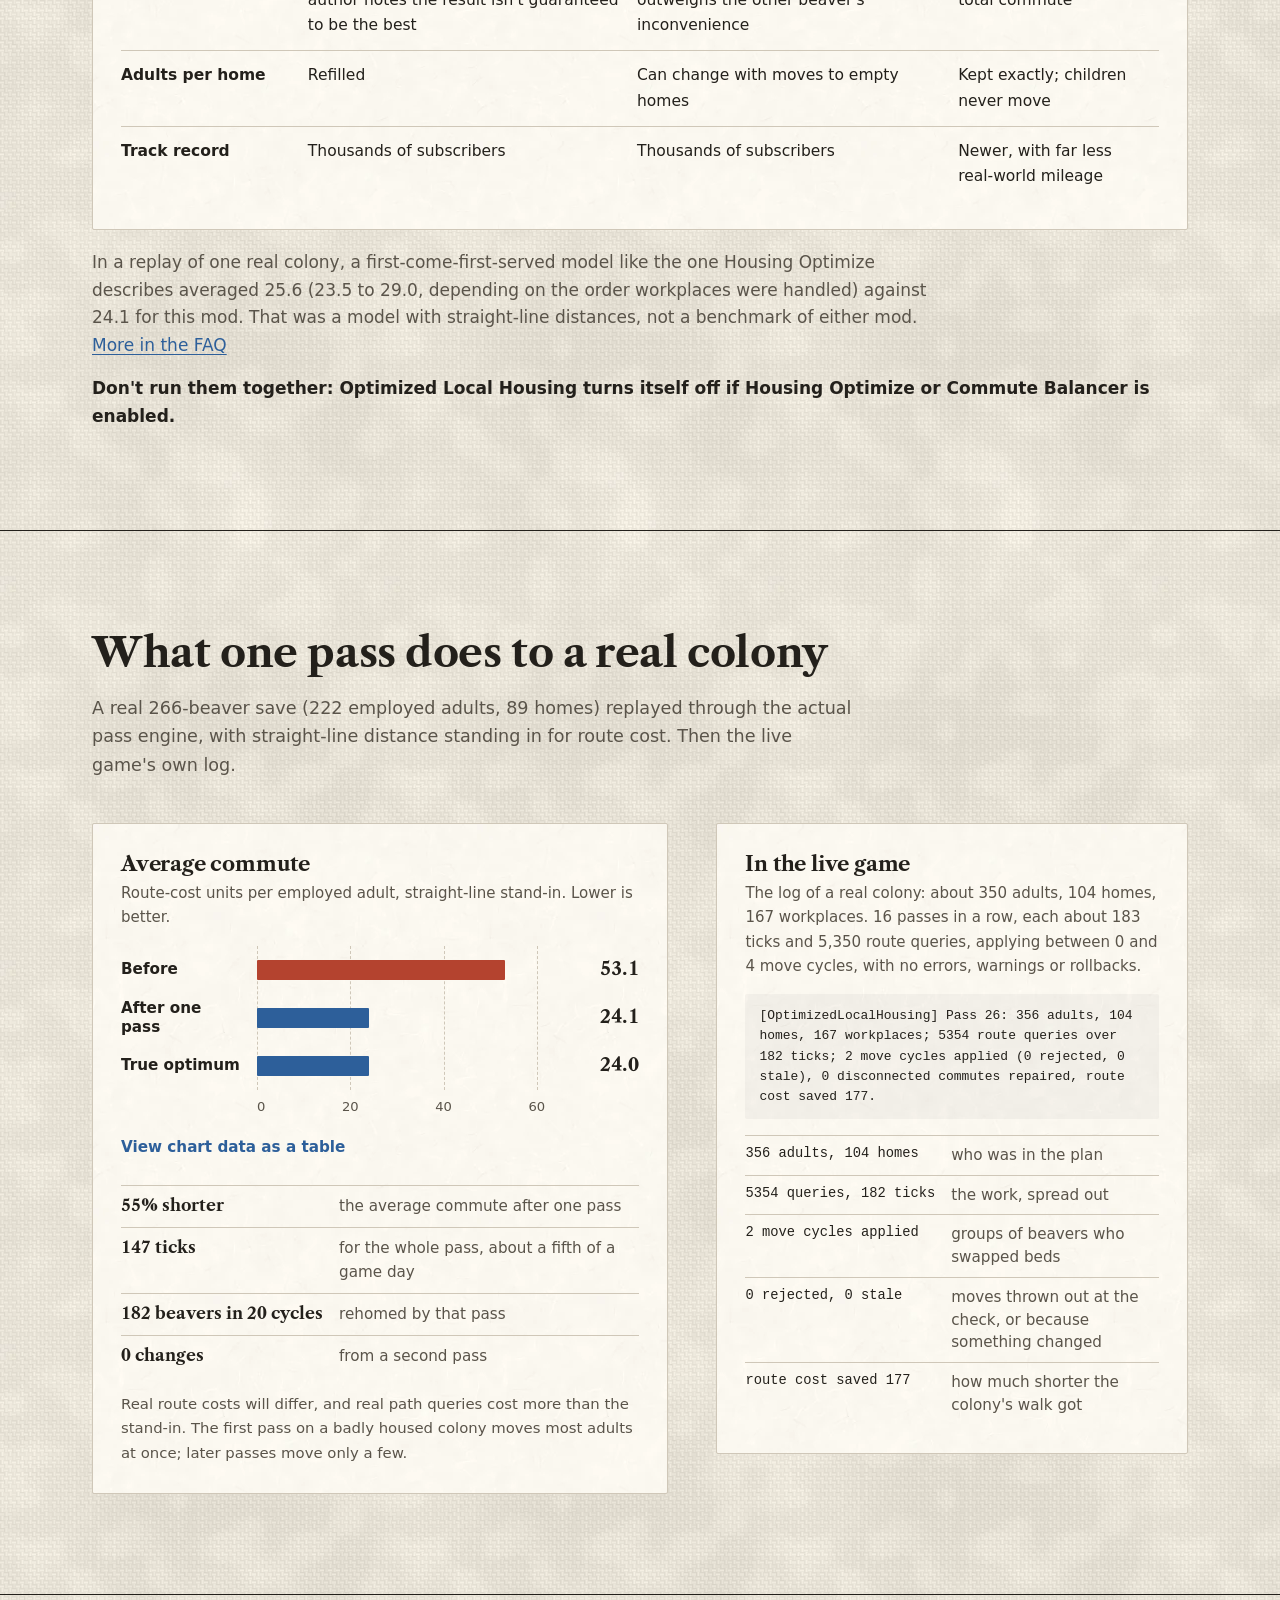
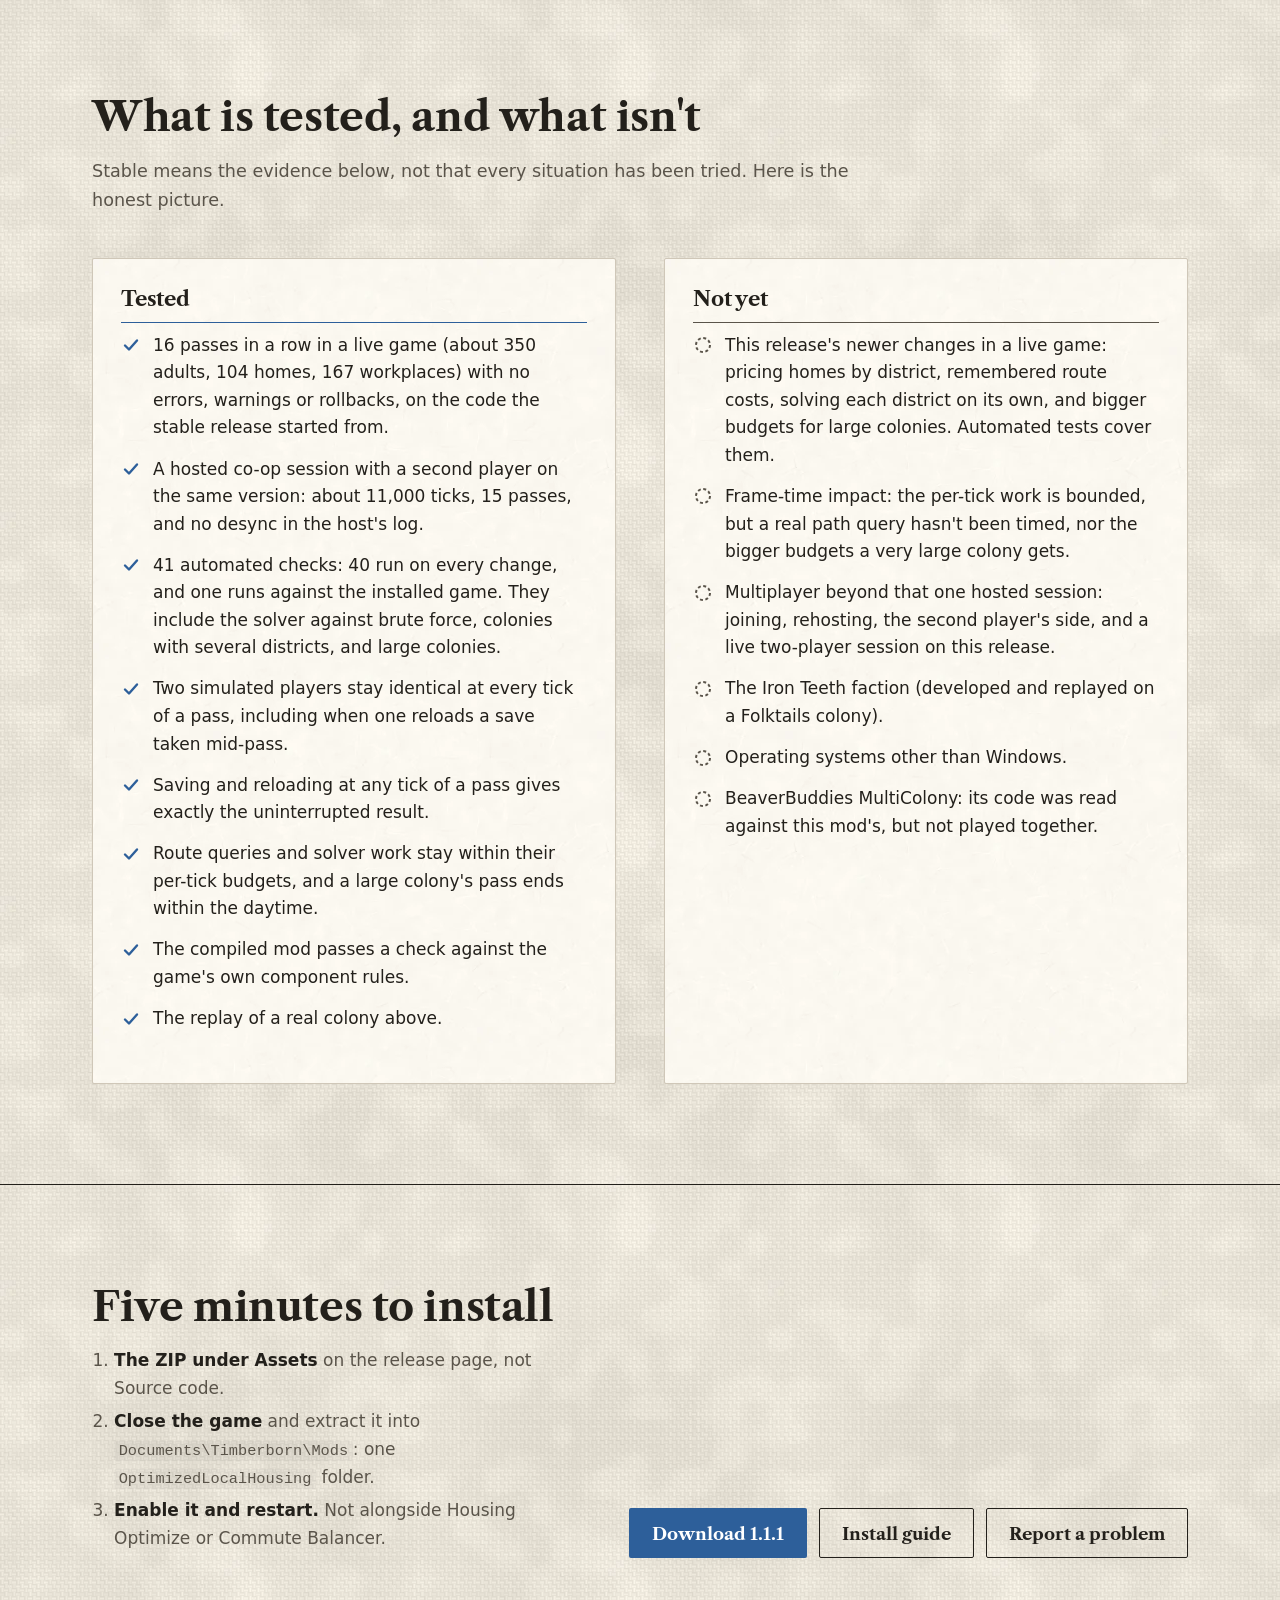
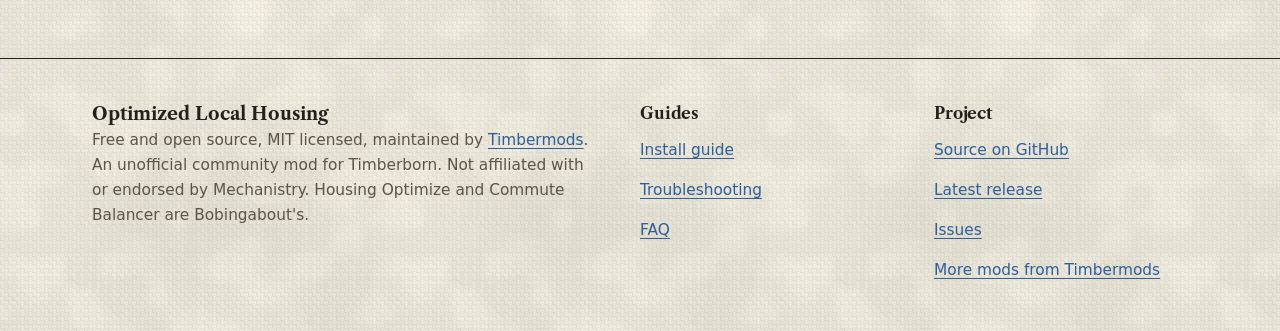
==== commit da7a27e2: "Website redesign: the Seating Chart The site is rebuilt as the host's seating chart: every table kee" ====
--- a/docs/index.html
+++ b/docs/index.html
@@ -4,193 +4,195 @@
 <meta charset="utf-8">
 <meta name="viewport" content="width=device-width, initial-scale=1">
 <title>Optimized Local Housing: shorter beaver commutes for Timberborn</title>
-<meta name="description" content="A Timberborn 1.1 mod that re-houses adult beavers once a day so the whole colony's home-to-work travel is as short as it can be, using an optimal assignment.">
+<meta name="description" content="A Timberborn 1.1 mod that re-houses the adult beavers once a day so the whole colony's home-to-work walk is as short as the beds allow. Every home keeps its adults, and children never move.">
 <meta property="og:title" content="Optimized Local Housing for Timberborn">
-<meta property="og:description" content="Once a day, every adult beaver ends up in the home that gives the colony the shortest total commute. Breeding and children are left alone.">
+<meta property="og:description" content="The shortest total walk the beds allow: once a day it solves where each adult beaver should live, keeping every home's adults and never moving children.">
 <meta property="og:type" content="website">
+<meta name="theme-color" content="#e6e1d6">
 <link rel="icon" href="favicon.svg" type="image/svg+xml">
 <script>try{var t=localStorage.getItem('olh-theme');if(t)document.documentElement.setAttribute('data-theme',t)}catch(e){}</script>
+<link rel="preload" href="fonts/libre-caslon-text-latin-700-normal.woff2" as="font" type="font/woff2" crossorigin>
 <link rel="stylesheet" href="style.css">
 </head>
 <body>
 <a class="skip" href="#main">Skip to content</a>
 <header class="site-header">
-  <div class="wrap bar">
-    <a class="brand" href="index.html"><img src="favicon.svg" alt="" width="32" height="32"> Optimized Local Housing</a>
+  <div class="wrap masthead">
+    <a class="brand" href="index.html"><img src="favicon.svg" alt="" width="30" height="30"> Optimized Local Housing</a>
     <nav class="nav" aria-label="Main">
-      <a href="index.html" aria-current="page">Home</a>
-      <a href="index.html#features">Features</a>
+      <a href="index.html#how">How it works</a>
       <a href="install.html">Install</a>
       <a href="troubleshooting.html">Troubleshooting</a>
       <a href="faq.html">FAQ</a>
       <a href="https://github.com/timbermods/OptimizedLocalHousing">GitHub</a>
-      <button class="theme-btn" id="theme-toggle" type="button">Dark mode</button>
     </nav>
+    <button class="theme-btn" id="theme-toggle" type="button">Dark mode</button>
   </div>
 </header>
 
 <main id="main">
+<!-- ============ hero ============ -->
 <section class="hero">
   <div class="wrap hero-grid">
     <div>
-      <span class="eyebrow">Timberborn 1.1 mod &middot; Version <span data-release="version">1.1.1</span> &middot; Stable</span>
-      <h1>Every beaver, as close to work as the beds allow.</h1>
-      <p class="lead">Optimized Local Housing re-houses your adult beavers once a day so the whole colony's walk between home and workplace is as short as it can possibly be, without touching your breeding.</p>
-      <div class="cta">
-        <a class="btn" href="https://github.com/timbermods/OptimizedLocalHousing/releases/latest" data-release-href="download"><span>Download <span data-release="tag">v1.1.1</span></span></a>
-        <a class="btn ghost" href="install.html">Install guide</a>
-      </div>
-      <ul class="badges" aria-label="Facts">
-        <li>Free &amp; open source (MIT)</li>
-        <li>No other mods required</li>
-        <li>Built against Timberborn 1.1.2.4</li>
+      <h1>Optimized Local Housing</h1>
+      <p class="pitch">The shortest total walk the beds allow.</p>
+      <p class="lead">A Timberborn 1.1 mod. Once a day it works out where each adult beaver should live so the colony's whole walk between home and work is as short as it can be, and moves them there. Beds are limited, so not everyone lives next door to work; together, they walk the least.</p>
+      <ul class="facts">
+        <li><svg viewBox="0 0 24 24" aria-hidden="true"><circle cx="6" cy="7" r="3" fill="none" stroke="currentColor" stroke-width="1.8"/><circle cx="18" cy="7" r="3" fill="none" stroke="currentColor" stroke-width="1.8"/><circle cx="12" cy="17" r="3" fill="none" stroke="currentColor" stroke-width="1.8"/><path d="M8.5 9l2 5.5M15.5 9l-2 5.5M9 7h6" fill="none" stroke="currentColor" stroke-width="1.8"/></svg><span><b>The whole colony, not each beaver.</b> One beaver may walk a little farther so that everyone together walks less.</span></li>
+        <li><svg viewBox="0 0 24 24" aria-hidden="true"><path d="M4 11l8-7 8 7v9H4z" fill="none" stroke="currentColor" stroke-width="1.8" stroke-linejoin="round"/><circle cx="12" cy="15.5" r="2" fill="none" stroke="currentColor" stroke-width="1.8"/></svg><span><b>Every home keeps its adults, and children never move.</b> Breeding is untouched. Empty beds are left to the game.</span></li>
+        <li><svg viewBox="0 0 24 24" aria-hidden="true"><circle cx="12" cy="12" r="8" fill="none" stroke="currentColor" stroke-width="1.8"/><path d="M12 7v5l3 2" fill="none" stroke="currentColor" stroke-width="1.8" stroke-linecap="round"/></svg><span><b>Once a day, spread over many ticks.</b> Nothing to set, no menu. It needs no other mods.</span></li>
       </ul>
-      <div class="notice ok" role="note" data-release-pinned="1.1.1">
-        <p><strong>Stable release.</strong> The 1.0 code ran 16 passes in a row in a live game, including a hosted co-op session, with no errors, and every change since is covered by automated tests. <a href="#status">See exactly what is and isn't tested.</a></p>
-      </div>
-    </div>
-    <figure class="diagram">
-      <svg viewBox="0 0 520 300" role="img" aria-label="Illustration: on the left, four homes are joined to four workplaces by long crossing routes. On the right, each home is joined to the workplace directly below it by a short route.">
-        <text x="130" y="24" text-anchor="middle" font-size="15" font-weight="700">Before</text>
-        <text x="390" y="24" text-anchor="middle" font-size="15" font-weight="700">After</text>
-        <line x1="260" y1="12" x2="260" y2="288" stroke="var(--line)" stroke-width="1"/>
-        <!-- before: crossing routes -->
-        <g stroke="var(--series-2)" stroke-width="2.5" stroke-linecap="round" fill="none">
-          <line x1="40" y1="76" x2="150" y2="220"/><line x1="95" y1="76" x2="205" y2="220"/>
-          <line x1="150" y1="76" x2="40" y2="220"/><line x1="205" y1="76" x2="95" y2="220"/>
-        </g>
-        <!-- after: short routes -->
-        <g stroke="var(--series-1)" stroke-width="2.5" stroke-linecap="round" fill="none">
-          <line x1="300" y1="76" x2="300" y2="220"/><line x1="355" y1="76" x2="355" y2="220"/>
-          <line x1="410" y1="76" x2="410" y2="220"/><line x1="465" y1="76" x2="465" y2="220"/>
-        </g>
-        <g fill="var(--surface-2)" stroke="var(--ink-2)" stroke-width="1.8" stroke-linejoin="round">
-          <g id="homes-l"><path transform="translate(40 62)" d="M-14 4 L0 -11 L14 4 V16 H-14 Z"/><path transform="translate(95 62)" d="M-14 4 L0 -11 L14 4 V16 H-14 Z"/><path transform="translate(150 62)" d="M-14 4 L0 -11 L14 4 V16 H-14 Z"/><path transform="translate(205 62)" d="M-14 4 L0 -11 L14 4 V16 H-14 Z"/></g>
-          <g><path transform="translate(300 62)" d="M-14 4 L0 -11 L14 4 V16 H-14 Z"/><path transform="translate(355 62)" d="M-14 4 L0 -11 L14 4 V16 H-14 Z"/><path transform="translate(410 62)" d="M-14 4 L0 -11 L14 4 V16 H-14 Z"/><path transform="translate(465 62)" d="M-14 4 L0 -11 L14 4 V16 H-14 Z"/></g>
-          <g><rect x="27" y="220" width="26" height="22" rx="4"/><rect x="82" y="220" width="26" height="22" rx="4"/><rect x="137" y="220" width="26" height="22" rx="4"/><rect x="192" y="220" width="26" height="22" rx="4"/></g>
-          <g><rect x="287" y="220" width="26" height="22" rx="4"/><rect x="342" y="220" width="26" height="22" rx="4"/><rect x="397" y="220" width="26" height="22" rx="4"/><rect x="452" y="220" width="26" height="22" rx="4"/></g>
-        </g>
-        <text x="130" y="270" text-anchor="middle" font-size="12" class="soft" fill="var(--ink-2)">homes above, workplaces below</text>
-        <text x="390" y="270" text-anchor="middle" font-size="12" class="soft" fill="var(--ink-2)">same beavers, same beds</text>
-      </svg>
-      <figcaption>Illustration only, not real data.</figcaption>
+      <div class="btn-row">
+        <a class="btn btn-primary" href="https://github.com/timbermods/OptimizedLocalHousing/releases/latest" data-release-href="download"><svg viewBox="0 0 18 18" aria-hidden="true"><path d="M9 2v10M4.5 7.5L9 12l4.5-4.5M3 15.5h12" fill="none" stroke="currentColor" stroke-width="2" stroke-linecap="round" stroke-linejoin="round"/></svg><span>Download <span data-release="tag">v1.1.1</span></span></a>
+        <a class="btn btn-ghost" href="install.html">Install guide</a>
+      </div>
+      <p class="status-note" role="note" data-release-pinned="1.1.1"><strong>Stable.</strong> It ran 16 passes in a row in a live game, including a hosted co-op session, with no errors. This release's newer changes are covered by automated tests but haven't been played yet. <a href="#status">What is tested, and what isn't</a></p>
+    </div>
+
+    <figure class="plan stock pinned" data-seating>
+      <div class="plan-head"><b>Tonight's seating plan</b><span>Three homes, three workplaces, eight adults</span></div>
+      <div class="legend" aria-hidden="true"><span><i></i>walk as the game left them</span><span><i class="after"></i>walk after the pass</span></div>
+<svg class="hall" viewBox="0 0 560 400" role="img" aria-labelledby="hall-title hall-desc">
+<title id="hall-title">Seating plan: three homes and three workplaces</title>
+<desc id="hall-desc">Eight adult beavers seated in three homes as the game left them, each with a line to the workplace they walk to. Homes A and B each also have a kit, who never moves.</desc>
+<g class="lines" aria-hidden="true">
+<line class="walk before" data-for="Sorrel" x1="90" y1="188" x2="480" y2="353"/>
+<line class="walk before" data-for="Otto" x1="190" y1="188" x2="80" y2="353"/>
+<line class="walk before" data-for="Hazel" x1="140" y1="296" x2="80" y2="353"/>
+<line class="walk before" data-for="Birch" x1="260" y1="58" x2="80" y2="353"/>
+<line class="walk before" data-for="Pip" x1="360" y1="58" x2="280" y2="353"/>
+<line class="walk before" data-for="Reed" x1="310" y1="166" x2="280" y2="353"/>
+<line class="walk before" data-for="Maple" x1="410" y1="198" x2="280" y2="353"/>
+<line class="walk before" data-for="Juniper" x1="510" y1="198" x2="480" y2="353"/>
+</g><g class="stations">
+<g class="station st-L" data-station="L" data-x="80" data-y="370"><rect x="22" y="353" width="116" height="34" rx="2"/><text class="st-mark" x="36" y="375">L</text><text class="st-name" x="50" y="375">Lumber mill</text></g>
+<g class="station st-F" data-station="F" data-x="280" data-y="370"><rect x="222" y="353" width="116" height="34" rx="2"/><text class="st-mark" x="236" y="375">F</text><text class="st-name" x="250" y="375">Farmhouse</text></g>
+<g class="station st-W" data-station="W" data-x="480" data-y="370"><rect x="422" y="353" width="116" height="34" rx="2"/><text class="st-mark" x="436" y="375">W</text><text class="st-name" x="450" y="375">Water pump</text></g>
+</g><g class="tables" id="homes-l">
+<g class="table" data-home="A" data-x="140" data-y="240" data-beds="3"><circle cx="140" cy="240" r="34"/><text class="t-name" x="140" y="239">Home A</text><text class="t-beds" x="140" y="255">3 beds</text>
+<line class="tick" x1="116.4" y1="215.5" x2="111.6" y2="210.4"/>
+<line class="tick" x1="163.6" y1="215.5" x2="168.4" y2="210.4"/>
+<line class="tick" x1="140.0" y1="274.0" x2="140.0" y2="281.0"/>
+<g class="kit"><circle cx="86" cy="244" r="10"/><text x="86" y="248">kit</text></g>
+</g>
+<g class="table" data-home="B" data-x="310" data-y="110" data-beds="3"><circle cx="310" cy="110" r="34"/><text class="t-name" x="310" y="109">Home B</text><text class="t-beds" x="310" y="125">3 beds</text>
+<line class="tick" x1="286.4" y1="85.5" x2="281.6" y2="80.4"/>
+<line class="tick" x1="333.6" y1="85.5" x2="338.4" y2="80.4"/>
+<line class="tick" x1="310.0" y1="144.0" x2="310.0" y2="151.0"/>
+<g class="kit"><circle cx="256" cy="114" r="10"/><text x="256" y="118">kit</text></g>
+</g>
+<g class="table" data-home="C" data-x="460" data-y="250" data-beds="2"><circle cx="460" cy="250" r="34"/><text class="t-name" x="460" y="249">Home C</text><text class="t-beds" x="460" y="265">2 beds</text>
+<line class="tick" x1="436.4" y1="225.5" x2="431.6" y2="220.4"/>
+<line class="tick" x1="483.6" y1="225.5" x2="488.4" y2="220.4"/>
+</g>
+</g><g class="cards">
+<g class="pc w-W" data-name="Sorrel" data-work="W" data-home="A" data-seat="0" style="transform: translate(90px, 188px)"><rect class="pc-back" x="-40" y="-16" width="80" height="9" rx="1.5"/><rect class="pc-card" x="-40" y="-7" width="80" height="23" rx="1.5"/><circle class="pc-chip" cx="-27" cy="5" r="7.5"/><text class="pc-mark" x="-27" y="8.5">W</text><text class="pc-name" x="-16" y="10.5">Sorrel</text></g>
+<g class="pc w-L" data-name="Otto" data-work="L" data-home="A" data-seat="1" style="transform: translate(190px, 188px)"><rect class="pc-back" x="-40" y="-16" width="80" height="9" rx="1.5"/><rect class="pc-card" x="-40" y="-7" width="80" height="23" rx="1.5"/><circle class="pc-chip" cx="-27" cy="5" r="7.5"/><text class="pc-mark" x="-27" y="8.5">L</text><text class="pc-name" x="-16" y="10.5">Otto</text></g>
+<g class="pc w-L" data-name="Hazel" data-work="L" data-home="A" data-seat="2" style="transform: translate(140px, 296px)"><rect class="pc-back" x="-40" y="-16" width="80" height="9" rx="1.5"/><rect class="pc-card" x="-40" y="-7" width="80" height="23" rx="1.5"/><circle class="pc-chip" cx="-27" cy="5" r="7.5"/><text class="pc-mark" x="-27" y="8.5">L</text><text class="pc-name" x="-16" y="10.5">Hazel</text></g>
+<g class="pc w-L" data-name="Birch" data-work="L" data-home="B" data-seat="0" style="transform: translate(260px, 58px)"><rect class="pc-back" x="-40" y="-16" width="80" height="9" rx="1.5"/><rect class="pc-card" x="-40" y="-7" width="80" height="23" rx="1.5"/><circle class="pc-chip" cx="-27" cy="5" r="7.5"/><text class="pc-mark" x="-27" y="8.5">L</text><text class="pc-name" x="-16" y="10.5">Birch</text></g>
+<g class="pc w-F" data-name="Pip" data-work="F" data-home="B" data-seat="1" style="transform: translate(360px, 58px)"><rect class="pc-back" x="-40" y="-16" width="80" height="9" rx="1.5"/><rect class="pc-card" x="-40" y="-7" width="80" height="23" rx="1.5"/><circle class="pc-chip" cx="-27" cy="5" r="7.5"/><text class="pc-mark" x="-27" y="8.5">F</text><text class="pc-name" x="-16" y="10.5">Pip</text></g>
+<g class="pc w-F" data-name="Reed" data-work="F" data-home="B" data-seat="2" style="transform: translate(310px, 166px)"><rect class="pc-back" x="-40" y="-16" width="80" height="9" rx="1.5"/><rect class="pc-card" x="-40" y="-7" width="80" height="23" rx="1.5"/><circle class="pc-chip" cx="-27" cy="5" r="7.5"/><text class="pc-mark" x="-27" y="8.5">F</text><text class="pc-name" x="-16" y="10.5">Reed</text></g>
+<g class="pc w-F" data-name="Maple" data-work="F" data-home="C" data-seat="0" style="transform: translate(410px, 198px)"><rect class="pc-back" x="-40" y="-16" width="80" height="9" rx="1.5"/><rect class="pc-card" x="-40" y="-7" width="80" height="23" rx="1.5"/><circle class="pc-chip" cx="-27" cy="5" r="7.5"/><text class="pc-mark" x="-27" y="8.5">F</text><text class="pc-name" x="-16" y="10.5">Maple</text></g>
+<g class="pc w-W" data-name="Juniper" data-work="W" data-home="C" data-seat="1" style="transform: translate(510px, 198px)"><rect class="pc-back" x="-40" y="-16" width="80" height="9" rx="1.5"/><rect class="pc-card" x="-40" y="-7" width="80" height="23" rx="1.5"/><circle class="pc-chip" cx="-27" cy="5" r="7.5"/><text class="pc-mark" x="-27" y="8.5">W</text><text class="pc-name" x="-16" y="10.5">Juniper</text></g>
+</g></svg>
+      <div class="plan-foot">
+        <div class="readout" data-readout aria-live="polite"><span class="ro-total"><b>185</b> hall's total walk, as the game left them</span><span>Run the day's pass to see the arrangement the mod would choose.</span></div>
+        <button class="btn btn-primary" type="button" data-pass hidden>Run the day's pass</button>
+      </div>
+      <figcaption>An illustration: made-up beavers and straight-line distances, and this page simply tries every arrangement. The mod finds the best arrangement for your colony with the Hungarian algorithm, district by district, pricing homes with the game's own route costs.</figcaption>
     </figure>
   </div>
 </section>
 
-<section class="band" id="why">
+<!-- ============ why ============ -->
+<section class="ruled" id="why">
   <div class="wrap two-col">
     <div>
       <h2>Homes shouldn't be a lottery.</h2>
-      <p>By the look of the game's code, the built-in home assigner hands out beds in rotation and never asks where a beaver works. Over time a colony ends up with beavers walking across the whole map every day, past homes right beside their job.</p>
-    </div>
-    <div>
-      <p>Not everyone can live next door to work, because beds are limited. So the real question is which arrangement of beavers into beds makes the <em>total</em> walking smallest. That is a classic assignment problem, and this mod solves it exactly, once a day, instead of nudging beavers around a swap at a time.</p>
-    </div>
-  </div>
-</section>
-
-<section id="features">
+    </div>
+    <div>
+      <p class="big">By the look of the game's code, the built-in home assigner hands out beds without asking where a beaver works. Over time a colony ends up with beavers walking across the whole map every day, past homes right beside their job.</p>
+      <p>Not everyone can live next door to work, because beds are limited. So the real question is which arrangement of beavers into beds makes the <em>total</em> walking smallest. That is a classic assignment problem, and this mod solves it exactly, once a day, instead of nudging beavers around a swap at a time. It rearranges the adults already housed; the game's assigner still fills empty beds.</p>
+    </div>
+  </div>
+</section>
+
+<!-- ============ features: the plan's rules ============ -->
+<section class="ruled" id="features">
   <div class="wrap">
     <div class="section-head">
-      <span class="eyebrow">Features</span>
-      <h2>What it does for your colony</h2>
-    </div>
-    <div class="grid three">
-      <article class="card">
-        <div class="icon"><svg viewBox="0 0 24 24" aria-hidden="true"><circle cx="12" cy="12" r="8"/><path d="M8.5 12.5l2.4 2.4 4.6-5.3"/></svg></div>
-        <h3>Optimal, not first-come-first-served</h3>
-        <p>Every district is solved exactly with the Hungarian algorithm, so the colony's total commute is the smallest the rules allow. It isn't whatever a greedy pass happens to leave over.</p>
-      </article>
-      <article class="card">
-        <div class="icon"><svg viewBox="0 0 24 24" aria-hidden="true"><circle cx="5" cy="18" r="2"/><circle cx="19" cy="5" r="2"/><path d="M7 18h4a4 4 0 0 0 4-4v-1a4 4 0 0 1 4-4"/></svg></div>
-        <h3>Real routes, not straight lines</h3>
-        <p>Homes are priced with the game's own route cost, so stairs, platforms and ziplines count. The 32 closest homes to each workplace, in its own district, get a real route query.</p>
-      </article>
-      <article class="card">
-        <div class="icon"><svg viewBox="0 0 24 24" aria-hidden="true"><path d="M4 11l8-7 8 7v9H4z"/><path d="M12 17.5c-2.2-1.5-3-2.6-3-3.7a1.7 1.7 0 0 1 3-1 1.7 1.7 0 0 1 3 1c0 1.1-.8 2.2-3 3.7z"/></svg></div>
-        <h3>Families and breeding stay safe</h3>
-        <p>Every home keeps exactly the same number of adults, and children never move. Beds set aside for babies stay exactly where they are.</p>
-      </article>
-      <article class="card">
-        <div class="icon"><svg viewBox="0 0 24 24" aria-hidden="true"><circle cx="12" cy="12" r="8"/><path d="M10 9v6M14 9v6"/></svg></div>
-        <h3>No pointless shuffling</h3>
-        <p>Beavers move only when the rearrangement saves at least one route-cost unit for each beaver moved. Once a colony is optimized, another pass changes nothing.</p>
-      </article>
-      <article class="card">
-        <div class="icon"><svg viewBox="0 0 24 24" aria-hidden="true"><path d="M3 12h4l3-7 4 14 3-7h4"/></svg></div>
-        <h3>Smooth by design</h3>
-        <p>The work is spread across ticks with budgets per tick: 32 route queries on a colony of a few hundred beavers, and up to 128 on a large one, so that its pass still ends within the daytime (only the very largest run longer). A pass on a 266-beaver colony takes about 147 ticks.</p>
-      </article>
-      <article class="card">
-        <div class="icon"><svg viewBox="0 0 24 24" aria-hidden="true"><circle cx="9" cy="8" r="3"/><path d="M3 19a6 6 0 0 1 12 0"/><circle cx="17" cy="9" r="2.4"/><path d="M16.5 14.2A5 5 0 0 1 21 19"/></svg></div>
-        <h3>Built with co-op in mind</h3>
-        <p>Whole-number math, sorted IDs and a fully saved pass state are meant to give every player the same result, even across a save, a reload or a mid-pass join. It has run through a live co-op session without a desync. <a href="#status">Details</a></p>
-      </article>
-    </div>
-  </div>
-</section>
-
-<section class="band" id="how">
+      <h2>How the plan is drawn up</h2>
+      <p>Six rules the mod keeps every time it arranges your colony.</p>
+    </div>
+    <ul class="rules-key">
+      <li><div><h3>Optimal, not first-come-first-served</h3><p>Every district is solved exactly with the Hungarian algorithm, so the colony's total commute is the smallest the rules allow, not whatever a greedy pass happens to leave over.</p></div></li>
+      <li><div><h3>Real routes, not straight lines</h3><p>Homes are priced with the game's own route cost, so stairs, platforms and ziplines count. The 32 closest homes to each workplace, in its own district, get a real route query.</p></div></li>
+      <li><div><h3>Families and breeding stay safe</h3><p>Every home keeps exactly the same number of adults, and children never move. Beds set aside for babies stay exactly where they are.</p></div></li>
+      <li><div><h3>No pointless shuffling</h3><p>Beavers move only when the rearrangement saves at least one route-cost unit for each beaver moved. Once a colony is arranged, another pass changes nothing.</p></div></li>
+      <li><div><h3>Smooth by design</h3><p>The work is spread across ticks with budgets per tick: 32 route queries on a colony of a few hundred beavers, and up to 128 on a large one, so its pass still ends within the daytime (only the very largest run longer).</p></div></li>
+      <li><div><h3>Built with co-op in mind</h3><p>Whole-number math, sorted IDs and a fully saved pass state are meant to give every player the same result, even across a save, a reload or a mid-pass join. <a href="#status">What has been played</a></p></div></li>
+    </ul>
+  </div>
+</section>
+
+<!-- ============ how ============ -->
+<section class="ruled" id="how">
   <div class="wrap">
     <div class="section-head">
-      <span class="eyebrow">How it works</span>
       <h2>One pass, five steps</h2>
-      <p class="lead">A pass runs as soon as the game is ticking the first time the mod sees a save, then at the start of every day. The steps are spread over many ticks, so there is no long freeze.</p>
+      <p>A pass runs as soon as the game is ticking the first time the mod sees a save, then at the start of every day. The steps are spread over many ticks, so there is no long freeze.</p>
     </div>
     <div class="two-col">
       <ol class="steps">
-        <li><div><strong>Capture</strong><p>Every housed adult beaver, its home and its assigned workplace, in one quick snapshot.</p></div></li>
-        <li><div><strong>Price</strong><p>Real route costs from each workplace's 32 nearest homes in its district. Anything farther is estimated, or taken from a recent check, and any move to it is re-checked first.</p></div></li>
-        <li><div><strong>Solve</strong><p>The best possible way to reassign the adults to the beds that adults occupy today, one district at a time, since nobody moves between districts.</p></div></li>
-        <li><div><strong>Verify</strong><p>Every proposed move is priced again with fresh routes. A cycle of moves is thrown away if it would cut off a beaver who can reach work today, or if it doesn't save enough.</p></div></li>
-        <li><div><strong>Apply</strong><p>Whole cycles of moves are applied in a single tick, and rolled back if the game refuses any of them.</p></div></li>
+        <li><strong>Capture</strong><p>Every housed adult beaver, its home and its assigned workplace, in one quick snapshot.</p></li>
+        <li><strong>Price</strong><p>Real route costs from each workplace's 32 nearest homes in its district. Anything farther is estimated, or taken from a recent check, and any move to it is re-checked first.</p></li>
+        <li><strong>Solve</strong><p>The best possible way to reassign the adults to the beds that adults occupy today, one district at a time, since nobody moves between districts.</p></li>
+        <li><strong>Verify</strong><p>Every proposed move is priced again with fresh routes. A cycle of moves is thrown away if it would cut off a beaver who can reach work today, or if it doesn't save enough.</p></li>
+        <li><strong>Apply</strong><p>Whole cycles of moves are applied in a single tick, and rolled back if the game refuses any of them.</p></li>
       </ol>
-      <figure class="diagram">
-        <svg viewBox="0 0 360 268" role="img" aria-label="Three homes A, B and C in a triangle. Beaver 1 moves from A to B, beaver 2 from B to C, and beaver 3 from C to A, so every home keeps one adult.">
-          <defs><marker id="arr" viewBox="0 0 10 10" refX="8" refY="5" markerWidth="7" markerHeight="7" orient="auto-start-reverse"><path d="M0 0L10 5L0 10z" fill="var(--series-1)"/></marker></defs>
-          <g fill="none" stroke="var(--series-1)" stroke-width="2.5" stroke-linecap="round" marker-end="url(#arr)">
-            <path d="M88 178 Q 120 96 158 66"/>
-            <path d="M202 66 Q 240 96 272 178"/>
-            <path d="M262 214 Q 180 240 98 214"/>
+      <figure class="cycle stock pinned">
+        <svg viewBox="0 0 360 290" role="img" aria-label="The move cycle from the seating plan above: Birch moves from Home B to Home A, Sorrel from Home A to Home C, and Maple from Home C to Home B, so every home keeps its number of adults.">
+          <defs><marker id="arr" viewBox="0 0 10 10" refX="8" refY="5" markerWidth="7" markerHeight="7" orient="auto-start-reverse"><path d="M0 0L10 5L0 10z" fill="var(--blue)"/></marker></defs>
+          <g fill="none" stroke="var(--blue)" stroke-width="1.4" stroke-linecap="round" marker-end="url(#arr)">
+            <path d="M150 88 Q 112 120 84 180"/>
+            <path d="M102 232 Q 180 262 258 232"/>
+            <path d="M276 180 Q 248 120 210 88"/>
           </g>
-          <g fill="var(--surface-2)" stroke="var(--ink-2)" stroke-width="1.8" stroke-linejoin="round">
-            <path transform="translate(180 46)" d="M-22 8 L0 -18 L22 8 V26 H-22 Z"/>
-            <path transform="translate(60 196)" d="M-22 8 L0 -18 L22 8 V26 H-22 Z"/>
-            <path transform="translate(300 196)" d="M-22 8 L0 -18 L22 8 V26 H-22 Z"/>
+          <g fill="var(--card)" stroke="var(--ink)" stroke-width="1.4">
+            <circle cx="180" cy="58" r="34"/><circle cx="62" cy="214" r="34"/><circle cx="298" cy="214" r="34"/>
           </g>
-          <g font-size="14" font-weight="700" text-anchor="middle">
-            <text x="180" y="20">Home B</text><text x="60" y="250">Home A</text><text x="300" y="250">Home C</text>
+          <g font-family="Libre Caslon Text, Georgia, serif" font-weight="700" font-size="13" text-anchor="middle" fill="var(--ink)">
+            <text x="180" y="62">Home B</text><text x="62" y="218">Home A</text><text x="298" y="218">Home C</text>
           </g>
-          <g font-size="13" font-weight="700" text-anchor="middle" fill="var(--btn-ink)">
-            <circle cx="112" cy="110" r="12" fill="var(--btn-bg)"/><text x="112" y="115" style="fill:var(--btn-ink)">1</text>
-            <circle cx="248" cy="110" r="12" fill="var(--btn-bg)"/><text x="248" y="115" style="fill:var(--btn-ink)">2</text>
-            <circle cx="180" cy="229" r="12" fill="var(--btn-bg)"/><text x="180" y="234" style="fill:var(--btn-ink)">3</text>
+          <g font-family="Libre Caslon Text, Georgia, serif" font-style="italic" font-size="15" fill="var(--ink)" stroke-width="1.4">
+            <g transform="translate(92 126)"><rect x="-36" y="-14" width="72" height="28" rx="1.5" fill="var(--card)" stroke="var(--ink)"/><text x="0" y="5" text-anchor="middle">Birch</text></g>
+            <g transform="translate(268 126)"><rect x="-36" y="-14" width="72" height="28" rx="1.5" fill="var(--card)" stroke="var(--ink)"/><text x="0" y="5" text-anchor="middle">Maple</text></g>
+            <g transform="translate(180 266)"><rect x="-36" y="-14" width="72" height="28" rx="1.5" fill="var(--card)" stroke="var(--ink)"/><text x="0" y="5" text-anchor="middle">Sorrel</text></g>
           </g>
         </svg>
-        <figcaption>A move cycle: each beaver takes the next home's bed, so every home still has the same number of adults. Cycles are applied all at once or not at all.</figcaption>
+        <figcaption>The pass from the seating plan above, as one move cycle: each beaver takes the next home's bed, so every home keeps the same number of adults. Cycles are applied all at once or not at all.</figcaption>
       </figure>
     </div>
   </div>
 </section>
 
-<section id="rules">
+<!-- ============ rules ============ -->
+<section class="ruled" id="rules">
   <div class="wrap two-col">
     <div>
-      <span class="eyebrow">Safe by construction</span>
       <h2>What it always does</h2>
       <ul class="checks">
         <li>Keeps every home's number of adults exactly the same.</li>
         <li>Leaves unemployed adults free to give up good beds to beavers who commute.</li>
         <li>Repairs a broken commute by moving a beaver to a home that can reach its workplace, when a bed can be arranged.</li>
-        <li>Skips a move if the beaver, its job or its home changed while the pass was running, and retries next day.</li>
-        <li>Disables itself if Housing Optimize or Commute Balancer is enabled.</li>
+        <li>Skips a move if the beaver, its job or its home changed while the pass was running, and tries again the next day.</li>
+        <li>Turns itself off if Housing Optimize or Commute Balancer is enabled.</li>
       </ul>
     </div>
     <div>
-      <span class="eyebrow">Hard limits</span>
       <h2>What it never does</h2>
-      <ul class="checks no">
+      <ul class="checks never">
         <li>Move children.</li>
         <li>Move anyone into a paused, blocked or automation-off home, or out of one.</li>
         <li>Move a beaver who can reach work into a home that can't.</li>
@@ -201,30 +203,58 @@
   </div>
 </section>
 
-<section class="band" id="results">
+<!-- ============ comparison ============ -->
+<section class="ruled" id="compare">
   <div class="wrap">
     <div class="section-head">
-      <span class="eyebrow">Results</span>
+      <h2>Next to Housing Optimize and Commute Balancer</h2>
+      <p>Bobingabout's two mods are the ones most players know. Here is how they differ, going by what their Workshop pages describe.</p>
+    </div>
+    <div class="compare stock">
+      <div class="table-scroll">
+        <table>
+          <thead><tr><th scope="col"><span class="sr-only">Question</span></th><th scope="col"><a href="https://steamcommunity.com/sharedfiles/filedetails/?id=3438044391">Housing Optimize</a></th><th scope="col"><a href="https://steamcommunity.com/sharedfiles/filedetails/?id=3663421750">Commute Balancer</a></th><th scope="col" class="us">Optimized Local Housing</th></tr></thead>
+          <tbody>
+            <tr><th scope="row">When</th><td data-label="Housing Optimize">Once at the start of each day, all at once</td><td data-label="Commute Balancer">Gradually, over days</td><td data-label="Optimized Local Housing">Once a day, spread over ticks</td></tr>
+            <tr><th scope="row">How it decides</th><td data-label="Housing Optimize">Unassigns everyone and refills first-come-first-served, nearest first; its author notes the result isn't guaranteed to be the best</td><td data-label="Commute Balancer">Moves a beaver to a closer empty home, or swaps when the benefit outweighs the other beaver's inconvenience</td><td data-label="Optimized Local Housing">Solves each district exactly for the smallest total commute</td></tr>
+            <tr><th scope="row">Adults per home</th><td data-label="Housing Optimize">Refilled</td><td data-label="Commute Balancer">Can change with moves to empty homes</td><td data-label="Optimized Local Housing">Kept exactly; children never move</td></tr>
+            <tr><th scope="row">Track record</th><td data-label="Housing Optimize">Thousands of subscribers</td><td data-label="Commute Balancer">Thousands of subscribers</td><td data-label="Optimized Local Housing">Newer, with far less real-world mileage</td></tr>
+          </tbody>
+        </table>
+      </div>
+    </div>
+    <p class="compare-note">In a replay of one real colony, a first-come-first-served model like the one Housing Optimize describes averaged 25.6 (23.5 to 29.0, depending on the order workplaces were handled) against 24.1 for this mod. That was a model with straight-line distances, not a benchmark of either mod. <a href="faq.html#conflicts">More in the FAQ</a></p>
+    <p class="rule-line">Don't run them together: Optimized Local Housing turns itself off if Housing Optimize or Commute Balancer is enabled.</p>
+  </div>
+</section>
+
+<!-- ============ results ============ -->
+<section class="ruled" id="results">
+  <div class="wrap">
+    <div class="section-head">
       <h2>What one pass does to a real colony</h2>
-      <p class="lead">We replayed a real 266-beaver save (222 employed adults, 89 homes) through the actual pass engine.</p>
-    </div>
-    <div class="results">
-      <div class="chart-card">
+      <p>A real 266-beaver save (222 employed adults, 89 homes) replayed through the actual pass engine, with straight-line distance standing in for route cost. Then the live game's own log.</p>
+    </div>
+    <div class="results-grid">
+      <div class="sheet stock chart-card">
         <h3>Average commute</h3>
-        <p class="sub">Route-cost units per employed adult, lower is better</p>
+        <p class="src">Route-cost units per employed adult, straight-line stand-in. Lower is better.</p>
         <div class="chart" role="group" aria-label="Bar chart of average commute: before 53.1, after one pass 24.1, true optimum 24.0.">
-          <div class="grid-layer" aria-hidden="true"><i class="zero" style="left:0"></i><i style="left:28.571%"></i><i style="left:57.143%"></i><i style="left:85.714%"></i></div>
-          <div class="row" tabindex="0" data-name="Before" data-value="53.1" data-color="var(--series-2)" data-desc="The colony as it was, housed by the game&#39;s own assigner.">
+          <div class="grid-layer" aria-hidden="true"><i style="left:0"></i><i style="left:28.571%"></i><i style="left:57.143%"></i><i style="left:85.714%"></i></div>
+          <div class="row" tabindex="0" data-name="Before" data-value="53.1" data-color="var(--madder)" data-desc="The colony as it was, housed by the game's own assigner.">
             <span class="lab">Before</span>
-            <span class="track"><span class="bar" style="width:75.857%;background:var(--series-2)"></span><span class="val">53.1</span></span>
+            <span class="track"><span class="bar" style="width:75.857%;background:var(--madder)"></span><span class="val">53.1</span></span>
+            <span class="sr-only">The colony as it was, housed by the game's own assigner.</span>
           </div>
-          <div class="row" tabindex="0" data-name="After one pass" data-value="24.1" data-color="var(--series-1)" data-desc="After a single pass of Optimized Local Housing: 55% shorter than before.">
+          <div class="row" tabindex="0" data-name="After one pass" data-value="24.1" data-color="var(--blue)" data-desc="After a single pass of Optimized Local Housing: 55% shorter than before.">
             <span class="lab">After one pass</span>
-            <span class="track"><span class="bar" style="width:34.429%;background:var(--series-1)"></span><span class="val">24.1</span></span>
+            <span class="track"><span class="bar" style="width:34.429%;background:var(--blue)"></span><span class="val">24.1</span></span>
+            <span class="sr-only">After a single pass of Optimized Local Housing: 55% shorter than before.</span>
           </div>
-          <div class="row" tabindex="0" data-name="True optimum" data-value="24.0" data-color="var(--series-1)" data-desc="The best any arrangement can do under the same rules (checked by brute force in the tests).">
+          <div class="row" tabindex="0" data-name="True optimum" data-value="24.0" data-color="var(--blue)" data-desc="The best any arrangement can do under the same rules (checked by brute force in the tests).">
             <span class="lab">True optimum</span>
-            <span class="track"><span class="bar" style="width:34.286%;background:var(--series-1)"></span><span class="val">24.0</span></span>
+            <span class="track"><span class="bar" style="width:34.286%;background:var(--blue)"></span><span class="val">24.0</span></span>
+            <span class="sr-only">The best any arrangement can do under the same rules, checked by brute force in the tests.</span>
           </div>
           <div class="ticks" aria-hidden="true"><i style="left:0">0</i><i style="left:28.571%">20</i><i style="left:57.143%">40</i><i style="left:85.714%">60</i></div>
         </div>
@@ -232,62 +262,92 @@
         <details class="table-view">
           <summary>View chart data as a table</summary>
           <table>
-            <thead><tr><th>Case</th><th class="num">Average commute</th></tr></thead>
+            <caption>Average commute, route-cost units per employed adult</caption>
+            <thead><tr><th scope="col">Case</th><th scope="col" class="num">Average commute</th></tr></thead>
             <tbody>
-              <tr><td>Before</td><td class="num">53.1</td></tr>
-              <tr><td>After one pass</td><td class="num">24.1</td></tr>
-              <tr><td>True optimum</td><td class="num">24.0</td></tr>
+              <tr><th scope="row">Before</th><td class="num">53.1</td></tr>
+              <tr><th scope="row">After one pass</th><td class="num">24.1</td></tr>
+              <tr><th scope="row">True optimum</th><td class="num">24.0</td></tr>
             </tbody>
           </table>
         </details>
-      </div>
-      <div class="tiles">
-        <div class="tile hero-fig"><div class="t-value">55%</div><div class="t-label">shorter average commute after one pass</div></div>
-        <div class="tile"><div class="t-value">147 ticks</div><div class="t-label">for the whole pass</div><div class="t-note">roughly a fifth of a game day</div></div>
-        <div class="tile"><div class="t-value">&le; 32</div><div class="t-label">route queries in any one tick</div></div>
-        <div class="tile"><div class="t-value">182 beavers</div><div class="t-label">rehomed, in 20 move cycles</div><div class="t-note">a second pass changed nothing</div></div>
-      </div>
-    </div>
-    <p class="muted small" style="margin-top:1.2rem">Distance in this replay is a straight-line stand-in for route cost, so real numbers in your game will differ, and real path queries cost more than the stand-in. The first pass on a badly housed colony moves most adults at once; later passes move only a few.</p>
-    <p class="small" style="margin-top:.6rem"><strong>In the live game:</strong> the game logs of a real colony (about 350 adults, 104 homes, 167 workplaces) show 16 consecutive passes, each taking about 183 ticks and about 5,350 route queries, and applying between 0 and 4 move cycles. No errors, warnings or rollbacks were logged.</p>
-  </div>
-</section>
-
-<section id="status">
+        <dl class="fields">
+          <dt>55% shorter</dt><dd>the average commute after one pass</dd>
+          <dt>147 ticks</dt><dd>for the whole pass, about a fifth of a game day</dd>
+          <dt>182 beavers in 20 cycles</dt><dd>rehomed by that pass</dd>
+          <dt>0 changes</dt><dd>from a second pass</dd>
+        </dl>
+        <p class="limit">Real route costs will differ, and real path queries cost more than the stand-in. The first pass on a badly housed colony moves most adults at once; later passes move only a few.</p>
+      </div>
+      <div class="sheet stock">
+        <h3>In the live game</h3>
+        <p class="src">The log of a real colony: about 350 adults, 104 homes, 167 workplaces. 16 passes in a row, each about 183 ticks and 5,350 route queries, applying between 0 and 4 move cycles, with no errors, warnings or rollbacks.</p>
+        <div class="passline">
+          <code class="pl-raw">[OptimizedLocalHousing] Pass 26: 356 adults, 104 homes, 167 workplaces; 5354 route queries over 182 ticks; 2 move cycles applied (0 rejected, 0 stale), 0 disconnected commutes repaired, route cost saved 177.</code>
+          <dl class="fields">
+            <dt>356 adults, 104 homes</dt><dd>who was in the plan</dd>
+            <dt>5354 queries, 182 ticks</dt><dd>the work, spread out</dd>
+            <dt>2 move cycles applied</dt><dd>groups of beavers who swapped beds</dd>
+            <dt>0 rejected, 0 stale</dt><dd>moves thrown out at the check, or because something changed</dd>
+            <dt>route cost saved 177</dt><dd>how much shorter the colony's walk got</dd>
+          </dl>
+        </div>
+      </div>
+    </div>
+  </div>
+</section>
+
+<!-- ============ status ============ -->
+<section class="ruled" id="status">
   <div class="wrap">
     <div class="section-head" data-release-pinned="1.1.1">
-      <span class="eyebrow">Status</span>
       <h2>What is tested, and what isn't</h2>
-      <p class="lead">Stable means the evidence below, not that every situation has been tried. Here is the honest picture.</p>
-    </div>
-    <div class="grid two">
-      <div class="notice ok" style="margin:0">
-        <p><strong>Verified</strong></p>
+      <p>Stable means the evidence below, not that every situation has been tried. Here is the honest picture.</p>
+    </div>
+    <div class="status-grid">
+      <div class="stock">
+        <h3>Tested</h3>
         <ul class="checks">
-          <li>16 passes in a row in a live game on the 1.0 code (about 350 adults, 104 homes, 167 workplaces) with no errors, warnings or rollbacks.</li>
-          <li>A hosted co-op session with a second player on the same version: about 11,000 ticks, 15 passes, and no desync reported by the host.</li>
-          <li>41 automated checks pass on every change, including a comparison of the solver against brute force, colonies with several districts, and large colonies.</li>
-          <li>Two simulated peers stay identical at every tick of a pass, including when one reloads a save taken mid-pass.</li>
+          <li>16 passes in a row in a live game (about 350 adults, 104 homes, 167 workplaces) with no errors, warnings or rollbacks, on the code the stable release started from.</li>
+          <li>A hosted co-op session with a second player on the same version: about 11,000 ticks, 15 passes, and no desync in the host's log.</li>
+          <li>41 automated checks: 40 run on every change, and one runs against the installed game. They include the solver against brute force, colonies with several districts, and large colonies.</li>
+          <li>Two simulated players stay identical at every tick of a pass, including when one reloads a save taken mid-pass.</li>
           <li>Saving and reloading at any tick of a pass gives exactly the uninterrupted result.</li>
           <li>Route queries and solver work stay within their per-tick budgets, and a large colony's pass ends within the daytime.</li>
           <li>The compiled mod passes a check against the game's own component rules.</li>
-          <li>The replay on a real colony described above.</li>
+          <li>The replay of a real colony above.</li>
         </ul>
       </div>
-      <div class="notice" style="margin:0">
-        <p><strong>Not yet verified</strong></p>
-        <ul class="checks no">
-          <li>Frame-time impact: the per-tick work is bounded, but the cost of a real path query hasn't been timed, nor the larger budgets a very large colony gets.</li>
-          <li>Multiplayer beyond that one hosted session: joining, rehosting, the client's side, and a live two-player session on 1.1.0 or 1.1.1.</li>
+      <div class="stock open-col">
+        <h3>Not yet</h3>
+        <ul class="checks open">
+          <li>This release's newer changes in a live game: pricing homes by district, remembered route costs, solving each district on its own, and bigger budgets for large colonies. Automated tests cover them.</li>
+          <li>Frame-time impact: the per-tick work is bounded, but a real path query hasn't been timed, nor the bigger budgets a very large colony gets.</li>
+          <li>Multiplayer beyond that one hosted session: joining, rehosting, the second player's side, and a live two-player session on this release.</li>
           <li>The Iron Teeth faction (developed and replayed on a Folktails colony).</li>
           <li>Operating systems other than Windows.</li>
+          <li>BeaverBuddies MultiColony: its code was read against this mod's, but not played together.</li>
         </ul>
       </div>
     </div>
-    <div class="cta">
-      <a class="btn" href="install.html">Install it</a>
-      <a class="btn ghost" href="faq.html">Read the FAQ</a>
-      <a class="btn ghost" href="https://github.com/timbermods/OptimizedLocalHousing/issues/new">Report a problem</a>
+  </div>
+</section>
+
+<!-- ============ closing ============ -->
+<section class="ruled closing">
+  <div class="wrap">
+    <div>
+      <h2>Five minutes to install</h2>
+      <ol>
+        <li><b>The ZIP under Assets</b> on the release page, not Source code.</li>
+        <li><b>Close the game</b> and extract it into <code>Documents\Timberborn\Mods</code>: one <code>OptimizedLocalHousing</code> folder.</li>
+        <li><b>Enable it and restart.</b> Not alongside Housing Optimize or Commute Balancer.</li>
+      </ol>
+    </div>
+    <div class="btn-row">
+      <a class="btn btn-primary" href="https://github.com/timbermods/OptimizedLocalHousing/releases/latest" data-release-href="download"><span>Download <span data-release="version">1.1.1</span></span></a>
+      <a class="btn btn-ghost" href="install.html">Install guide</a>
+      <a class="btn btn-ghost" href="https://github.com/timbermods/OptimizedLocalHousing/issues/new">Report a problem</a>
     </div>
   </div>
 </section>
@@ -295,12 +355,13 @@
 
 <footer class="site-footer">
   <div class="wrap foot">
-    <div><strong>Optimized Local Housing</strong><br>Free and open source, MIT licensed. An unofficial community mod for Timberborn. Not affiliated with or endorsed by Mechanistry.</div>
+    <div><strong>Optimized Local Housing</strong><p>Free and open source, MIT licensed, maintained by <a href="https://github.com/timbermods">Timbermods</a>. An unofficial community mod for Timberborn. Not affiliated with or endorsed by Mechanistry. Housing Optimize and Commute Balancer are Bobingabout's.</p></div>
     <div><h2>Guides</h2><ul><li><a href="install.html">Install guide</a></li><li><a href="troubleshooting.html">Troubleshooting</a></li><li><a href="faq.html">FAQ</a></li></ul></div>
     <div><h2>Project</h2><ul><li><a href="https://github.com/timbermods/OptimizedLocalHousing">Source on GitHub</a></li><li><a href="https://github.com/timbermods/OptimizedLocalHousing/releases/latest" data-release-href="notes">Latest release</a></li><li><a href="https://github.com/timbermods/OptimizedLocalHousing/issues">Issues</a></li><li><a href="https://timbermods.github.io/">More mods from Timbermods</a></li></ul></div>
   </div>
 </footer>
 <script src="site.js" defer></script>
+<script src="seating.js" defer></script>
 <script src="release.js" defer data-repo="timbermods/OptimizedLocalHousing" data-asset="^OptimizedLocalHousing-v[\d.]+\.zip$"></script>
 </body>
 </html>
--- a/docs/style.css
+++ b/docs/style.css
@@ -1,214 +1,391 @@
-/* Optimized Local Housing site. Plain CSS, no build step, system fonts, no external requests. */
+/*
+ * Optimized Local Housing: the project site. The host's seating chart: every table keeps its seats, the kits are never
+ * moved, and the planner moves place cards round in cycles until the whole hall walks the least. A linen planner's
+ * board, card stock pinned to it, drafting blue for the plan as arranged and madder red for the plan as it was.
+ * Textures are produced by textures/make_textures.py. Libre Caslon Text is self-hosted (fonts/, OFL): the face of printed invitations and place cards.
+ */
+
+@font-face { font-family: "Libre Caslon Text"; font-style: normal; font-weight: 700; font-display: swap; src: url("fonts/libre-caslon-text-latin-700-normal.woff2") format("woff2"); }
+@font-face { font-family: "Libre Caslon Text"; font-style: italic; font-weight: 400; font-display: swap; src: url("fonts/libre-caslon-text-latin-400-italic.woff2") format("woff2"); }
+
 :root {
   color-scheme: light;
-  --page: #fbf7f0; --surface: #fffdf9; --surface-2: #f4ede1;
-  --ink: #2b2118; --ink-2: #6b5f52; --line: #e6dccb;
-  --link: #1c5cab; --link-hover: #184f95;
-  --btn-bg: #1c5cab; --btn-ink: #ffffff; --btn-hover: #184f95;
-  --series-1: #2a78d6; --series-2: #eb6834;
-  --grid: #e1e0d9; --axis: #c3c2b7;
-  --warn-bg: #fff3df; --warn-ink: #8a4a00; --warn-line: #f0d3a4;
-  --ok-bg: #e9f5ea; --ok-ink: #0f5a14; --ok-line: #b8dcbb;
-  --shadow: 0 1px 2px rgba(43, 33, 24, 0.06), 0 6px 20px rgba(43, 33, 24, 0.06);
+  --ground: #e6e1d6;
+  --ground-tex: url("textures/board-light.webp");
+  --card: #fbf8f1;
+  --card-tex: url("textures/card-light.webp");
+  --ink: #23201b;
+  --muted: #5a544a;
+  --rule: #cfc7b8;
+  --rule-strong: #23201b;
+  --band: rgba(35, 32, 27, .04);
+  --blue: #2d5f9a;
+  --blue-hover: #1f4677;
+  --madder: #b4432f;
+  --link: #2d5f9a;
+  --btn-ink: #fff;
+  --focus: #2d5f9a;
+  --pin: #b4432f;
+  --card-back: #ebe4d4;
+  --w-L: #8a5a2b;
+  --w-F: #5b7a24;
+  --w-W: #2a7390;
+  --display: "Libre Caslon Text", Georgia, "Times New Roman", serif;
+  --font: system-ui, -apple-system, "Segoe UI", Roboto, "Helvetica Neue", Arial, sans-serif;
+  --mono: ui-monospace, "Cascadia Mono", "SFMono-Regular", Consolas, "Liberation Mono", monospace;
+  --wrap: 1160px;
+  --gutter: clamp(16px, 4vw, 32px);
 }
 @media (prefers-color-scheme: dark) {
-  :root:where(:not([data-theme="light"])) {
+  :root:not([data-theme="light"]) {
     color-scheme: dark;
-    --page: #14100c; --surface: #1d1812; --surface-2: #261f17;
-    --ink: #f1e9dd; --ink-2: #b3a696; --line: #33291f;
-    --link: #6da7ec; --link-hover: #9ec5f4;
-    --btn-bg: #86b6ef; --btn-ink: #0d1726; --btn-hover: #a8caf3;
-    --series-1: #3987e5; --series-2: #d95926;
-    --grid: #2c2c2a; --axis: #383835;
-    --warn-bg: #2a2115; --warn-ink: #f5c47a; --warn-line: #4a3a22;
-    --ok-bg: #16261a; --ok-ink: #9bd6a0; --ok-line: #2b4a30;
-    --shadow: 0 1px 2px rgba(0, 0, 0, 0.4), 0 6px 20px rgba(0, 0, 0, 0.3);
+    --ground: #1b1d21;
+    --ground-tex: url("textures/board-dark.webp");
+    --card: #26292e;
+    --card-tex: url("textures/card-dark.webp");
+    --ink: #ece6da;
+    --muted: #b3ab9e;
+    --rule: #3b3f46;
+    --rule-strong: #ece6da;
+    --band: rgba(236, 230, 218, .035);
+    --blue: #8fb6e8;
+    --blue-hover: #b3cdf0;
+    --madder: #e98a74;
+    --link: #8fb6e8;
+    --btn-ink: #10192a;
+    --focus: #8fb6e8;
+    --pin: #e98a74;
+    --card-back: #1f2226;
+    --w-L: #d19a63;
+    --w-F: #a3c46a;
+    --w-W: #74bdd8;
   }
 }
 :root[data-theme="dark"] {
   color-scheme: dark;
-  --page: #14100c; --surface: #1d1812; --surface-2: #261f17;
-  --ink: #f1e9dd; --ink-2: #b3a696; --line: #33291f;
-  --link: #6da7ec; --link-hover: #9ec5f4;
-  --btn-bg: #86b6ef; --btn-ink: #0d1726; --btn-hover: #a8caf3;
-  --series-1: #3987e5; --series-2: #d95926;
-  --grid: #2c2c2a; --axis: #383835;
-  --warn-bg: #2a2115; --warn-ink: #f5c47a; --warn-line: #4a3a22;
-  --ok-bg: #16261a; --ok-ink: #9bd6a0; --ok-line: #2b4a30;
-  --shadow: 0 1px 2px rgba(0, 0, 0, 0.4), 0 6px 20px rgba(0, 0, 0, 0.3);
-}
-
+  --ground: #1b1d21;
+  --ground-tex: url("textures/board-dark.webp");
+  --card: #26292e;
+  --card-tex: url("textures/card-dark.webp");
+  --ink: #ece6da;
+  --muted: #b3ab9e;
+  --rule: #3b3f46;
+  --rule-strong: #ece6da;
+  --band: rgba(236, 230, 218, .035);
+  --blue: #8fb6e8;
+  --blue-hover: #b3cdf0;
+  --madder: #e98a74;
+  --link: #8fb6e8;
+  --btn-ink: #10192a;
+  --focus: #8fb6e8;
+  --pin: #e98a74;
+  --card-back: #1f2226;
+  --w-L: #d19a63;
+  --w-F: #a3c46a;
+  --w-W: #74bdd8;
+}
+
+/* ---------- base ---------- */
 *, *::before, *::after { box-sizing: border-box; }
-html { -webkit-text-size-adjust: 100%; scroll-behavior: smooth; }
-body {
-  margin: 0; background: var(--page); color: var(--ink);
-  font: 400 1.0625rem/1.65 system-ui, -apple-system, "Segoe UI", Roboto, sans-serif;
-}
-img, svg { max-width: 100%; height: auto; }
-a { color: var(--link); text-underline-offset: 0.18em; }
-a:hover { color: var(--link-hover); }
-:focus-visible { outline: 3px solid var(--series-1); outline-offset: 2px; border-radius: 4px; }
-::selection { background: color-mix(in srgb, var(--series-1) 30%, transparent); }
-@media (prefers-reduced-motion: reduce) { html { scroll-behavior: auto; } * { transition: none !important; animation: none !important; } }
-
-.wrap { width: 100%; max-width: 68rem; margin: 0 auto; padding: 0 1rem; }
-.narrow { max-width: 46rem; }
-.skip { position: absolute; left: -999px; top: 0; background: var(--btn-bg); color: var(--btn-ink); padding: 0.6rem 1rem; z-index: 100; border-radius: 0 0 8px 0; }
-.skip:focus { left: 0; }
-
-/* Header */
-.site-header { border-bottom: 1px solid var(--line); background: var(--page); }
-.bar { display: flex; align-items: center; gap: 1rem; flex-wrap: wrap; padding: 0.75rem 0; }
-.brand { display: inline-flex; align-items: center; gap: 0.6rem; font-weight: 700; color: var(--ink); text-decoration: none; letter-spacing: -0.01em; }
+html { -webkit-text-size-adjust: 100%; scroll-padding-top: 24px; }
+body { margin: 0; background: var(--ground) var(--ground-tex); color: var(--ink); font: 400 1.0625rem/1.62 var(--font); overflow-wrap: break-word; }
+::selection { background: var(--blue); color: var(--btn-ink); }
+img, svg { max-width: 100%; }
+[hidden] { display: none !important; }
+a { color: var(--link); text-decoration-thickness: 1px; text-underline-offset: 3px; }
+a:hover { color: var(--blue-hover); text-decoration-thickness: 2px; }
+:focus-visible { outline: 3px solid var(--focus); outline-offset: 3px; border-radius: 2px; }
+h1, h2, h3 { font-family: var(--display); font-weight: 700; line-height: 1.08; letter-spacing: -.01em; margin: 0 0 .45em; text-wrap: balance; }
+h1 { font-size: clamp(2.5rem, 5.6vw, 4.1rem); }
+h2 { font-size: clamp(1.8rem, 3.5vw, 2.55rem); }
+h3 { font-size: 1.28rem; font-weight: 700; line-height: 1.2; }
+p { margin: 0 0 1em; }
+ul, ol { margin: 0 0 1em; padding-left: 1.25em; }
+li { margin-bottom: .35em; }
+code, pre, kbd { font-family: var(--mono); font-size: .9em; }
+code { background: var(--band); padding: .08em .3em; border-radius: 2px; }
+strong, b { font-weight: 650; }
+table { border-collapse: collapse; width: 100%; font-variant-numeric: tabular-nums; }
+.sr-only { position: absolute; width: 1px; height: 1px; padding: 0; margin: -1px; overflow: hidden; clip: rect(0 0 0 0); white-space: nowrap; border: 0; }
+.wrap { max-width: var(--wrap); margin: 0 auto; padding-left: var(--gutter); padding-right: var(--gutter); }
+.skip { position: absolute; left: 12px; top: -60px; z-index: 100; background: var(--blue); color: var(--btn-ink); padding: 10px 14px; font-weight: 700; border-radius: 2px; text-decoration: none; }
+.skip:focus, a.skip:hover { top: 12px; color: var(--btn-ink); }
+
+/* card stock pinned to the board: the one surface everything is cut from */
+.stock { background: var(--card) var(--card-tex); border: 1px solid var(--rule); border-radius: 2px; position: relative; }
+.pinned::before, .pinned::after { content: ""; position: absolute; top: 10px; width: 10px; height: 10px; border-radius: 50%; background: var(--pin); box-shadow: 0 2px 2px rgba(0, 0, 0, .25); }
+.pinned::before { left: 12px; }
+.pinned::after { right: 12px; }
+
+/* ---------- header ---------- */
+.site-header { border-bottom: 1px solid var(--rule-strong); }
+.masthead { display: flex; align-items: center; justify-content: space-between; gap: 8px 24px; min-height: 68px; }
+.brand { display: inline-flex; align-items: center; gap: 10px; min-height: 44px; color: var(--ink); text-decoration: none; font: 700 1.2rem/1 var(--display); }
 .brand:hover { color: var(--ink); }
-.brand img { width: 32px; height: 32px; }
-.nav { display: flex; flex-wrap: wrap; gap: 0.25rem 0.25rem; margin-left: auto; align-items: center; }
-.nav a { color: var(--ink-2); text-decoration: none; padding: 0.4rem 0.7rem; border-radius: 8px; font-weight: 500; font-size: 0.97rem; }
-.nav a:hover { color: var(--ink); background: var(--surface-2); }
-.nav a[aria-current="page"] { color: var(--ink); background: var(--surface-2); }
-.theme-btn { margin-left: 0.25rem; background: transparent; border: 1px solid var(--line); color: var(--ink-2); border-radius: 8px; padding: 0.35rem 0.6rem; font: inherit; font-size: 0.9rem; cursor: pointer; }
-.theme-btn:hover { color: var(--ink); background: var(--surface-2); }
-
-/* Type */
-h1, h2, h3 { line-height: 1.2; letter-spacing: -0.02em; margin: 0 0 0.6em; font-weight: 750; }
-h1 { font-size: clamp(2.2rem, 5.2vw, 3.5rem); }
-h2 { font-size: clamp(1.6rem, 3.4vw, 2.15rem); margin-top: 0; }
-h3 { font-size: 1.2rem; letter-spacing: -0.01em; }
-p { margin: 0 0 1em; }
-.lead { font-size: clamp(1.1rem, 2vw, 1.3rem); color: var(--ink-2); max-width: 40rem; }
-.eyebrow { display: inline-block; font-size: 0.85rem; font-weight: 650; letter-spacing: 0.06em; text-transform: uppercase; color: var(--ink-2); margin-bottom: 0.8rem; }
-.muted { color: var(--ink-2); }
-.small { font-size: 0.92rem; }
-code, kbd { font: 0.92em ui-monospace, SFMono-Regular, Consolas, "Liberation Mono", monospace; background: var(--surface-2); padding: 0.12em 0.4em; border-radius: 6px; overflow-wrap: anywhere; }
-pre { background: var(--surface-2); border: 1px solid var(--line); border-radius: 12px; padding: 1rem 1.1rem; overflow-x: auto; font: 0.9rem/1.55 ui-monospace, SFMono-Regular, Consolas, "Liberation Mono", monospace; margin: 0 0 1.2em; }
-pre code { background: none; padding: 0; overflow-wrap: normal; }
-
-/* Layout blocks */
-section { padding: 3.5rem 0; }
-.hero { padding: 3.5rem 0 2.5rem; }
-.hero-grid { display: grid; gap: 2.5rem; align-items: center; }
-@media (min-width: 62rem) { .hero-grid { grid-template-columns: 1.05fr 0.95fr; } }
-.cta { display: flex; flex-wrap: wrap; gap: 0.75rem; margin: 1.6rem 0 1rem; }
-.btn { display: inline-flex; align-items: center; gap: 0.5rem; padding: 0.8rem 1.2rem; border-radius: 10px; font-weight: 650; text-decoration: none; background: var(--btn-bg); color: var(--btn-ink); border: 1px solid transparent; }
-.btn:hover { background: var(--btn-hover); color: var(--btn-ink); }
-.btn.ghost { background: transparent; color: var(--link); border-color: var(--line); }
-.btn.ghost:hover { background: var(--surface-2); color: var(--link-hover); }
-.badges { display: flex; flex-wrap: wrap; gap: 0.5rem; margin: 0; padding: 0; list-style: none; }
-.badges li { font-size: 0.85rem; padding: 0.2rem 0.65rem; border: 1px solid var(--line); border-radius: 999px; color: var(--ink-2); background: var(--surface); }
-
-.notice { border: 1px solid var(--warn-line); background: var(--warn-bg); color: var(--warn-ink); border-radius: 12px; padding: 0.9rem 1.1rem; margin: 1.4rem 0; }
-.notice strong { color: inherit; }
-.notice.ok { border-color: var(--ok-line); background: var(--ok-bg); color: var(--ok-ink); }
-.notice p:last-child { margin-bottom: 0; }
-
-.band { background: var(--surface-2); border-block: 1px solid var(--line); }
-.grid { display: grid; gap: 1rem; }
-@media (min-width: 40rem) { .grid.two { grid-template-columns: repeat(2, 1fr); } .grid.three { grid-template-columns: repeat(2, 1fr); } }
-@media (min-width: 62rem) { .grid.three { grid-template-columns: repeat(3, 1fr); } }
-.card { background: var(--surface); border: 1px solid var(--line); border-radius: 14px; padding: 1.25rem 1.3rem; box-shadow: var(--shadow); }
-.card h3 { margin-bottom: 0.4em; }
-.card p { margin-bottom: 0; color: var(--ink-2); }
-.icon { width: 40px; height: 40px; border-radius: 10px; display: grid; place-items: center; background: color-mix(in srgb, var(--series-1) 14%, var(--surface)); margin-bottom: 0.8rem; }
-.icon svg { width: 22px; height: 22px; stroke: var(--link); fill: none; stroke-width: 1.8; stroke-linecap: round; stroke-linejoin: round; }
-
-.section-head { max-width: 42rem; margin-bottom: 2rem; }
-
-/* Steps */
-.steps { counter-reset: step; list-style: none; padding: 0; margin: 0; display: grid; gap: 0.9rem; }
-.steps li { counter-increment: step; display: grid; grid-template-columns: 2.4rem 1fr; gap: 0.9rem; align-items: start; background: var(--surface); border: 1px solid var(--line); border-radius: 14px; padding: 1rem 1.2rem; }
-.steps li::before { content: counter(step); width: 2.4rem; height: 2.4rem; border-radius: 50%; display: grid; place-items: center; font-weight: 750; background: var(--btn-bg); color: var(--btn-ink); }
-.steps strong { display: block; margin-bottom: 0.15rem; }
-.steps p { margin: 0; color: var(--ink-2); }
-.steps.plain li { background: transparent; border: 0; padding: 0.3rem 0; }
-
-.checks { list-style: none; padding: 0; margin: 0; display: grid; gap: 0.6rem; }
-.checks li { position: relative; padding-left: 1.9rem; }
-.checks li::before { content: ""; position: absolute; left: 0; top: 0.42em; width: 1.05rem; height: 1.05rem; border-radius: 50%; background: color-mix(in srgb, var(--series-1) 18%, var(--surface)); border: 2px solid var(--series-1); }
-.checks li::after { content: ""; position: absolute; left: 0.34rem; top: 0.66em; width: 0.35rem; height: 0.6rem; border: solid var(--series-1); border-width: 0 2px 2px 0; transform: rotate(45deg) translate(-1px, -2px); }
-.checks.no li::before { border-color: var(--series-2); background: color-mix(in srgb, var(--series-2) 16%, var(--surface)); }
-.checks.no li::after { width: 0.6rem; height: 0; border-width: 2px 0 0 0; border-color: var(--series-2); transform: none; left: 0.23rem; top: 0.98em; }
-
-/* Results */
-.results { display: grid; gap: 1.5rem; }
-@media (min-width: 62rem) { .results { grid-template-columns: 1.5fr 1fr; align-items: start; } }
-.chart-card { background: var(--surface); border: 1px solid var(--line); border-radius: 14px; padding: 1.2rem 1.3rem 1rem; box-shadow: var(--shadow); position: relative; }
-.chart-card h3 { margin-bottom: 0.15rem; }
-.chart-card .sub { margin: 0 0 0.8rem; color: var(--ink-2); font-size: 0.95rem; }
-.chart { --label-w: 7.6rem; position: relative; padding-bottom: 1.6rem; margin-top: 0.4rem; }
-.chart .grid-layer { position: absolute; left: var(--label-w); right: 0; top: 0; bottom: 1.6rem; pointer-events: none; }
-.chart .grid-layer i { position: absolute; top: 0; bottom: 0; width: 1px; background: var(--grid); }
-.chart .grid-layer i.zero { background: var(--axis); }
-.chart .row { position: relative; display: grid; grid-template-columns: var(--label-w) 1fr; align-items: center; min-height: 3.1rem; border-radius: 8px; cursor: default; }
-.chart .row:hover, .chart .row:focus-visible { background: color-mix(in srgb, var(--ink) 6%, transparent); }
-.chart .row:focus { outline: none; }
-.chart .row:focus-visible { outline: 2px solid var(--series-1); outline-offset: 0; }
-.chart .lab { padding-right: 0.75rem; text-align: right; font-size: 0.95rem; color: var(--ink); }
-.chart .track { display: flex; align-items: center; gap: 0.5rem; position: relative; }
-.chart .bar { height: 22px; border-radius: 0 4px 4px 0; flex: none; }
-.chart .val { font-weight: 700; font-size: 1rem; color: var(--ink); }
-.chart .ticks { position: absolute; left: var(--label-w); right: 0; bottom: 0; height: 1.3rem; }
-.chart .ticks i { position: absolute; top: 0; transform: translateX(-50%); font-style: normal; font-size: 0.8rem; color: var(--ink-2); font-variant-numeric: tabular-nums; }
-@media (max-width: 26rem) { .chart { --label-w: 6.4rem; } .chart .lab { font-size: 0.9rem; } }
-.tip { position: absolute; pointer-events: none; z-index: 5; min-width: 11rem; max-width: 17rem; background: var(--surface); color: var(--ink); border: 1px solid var(--line); border-radius: 10px; padding: 0.55rem 0.7rem; box-shadow: var(--shadow); font-size: 0.88rem; line-height: 1.35; opacity: 0; transform: translateY(4px); transition: opacity 0.12s ease, transform 0.12s ease; }
-.tip.show { opacity: 1; transform: none; }
-.tip .tv { display: block; font-size: 1.15rem; font-weight: 750; letter-spacing: -0.01em; }
-.tip .tn { display: flex; align-items: center; gap: 0.45rem; color: var(--ink-2); }
-.tip .key { width: 14px; height: 4px; border-radius: 2px; flex: none; }
-.tip .td { display: block; margin-top: 0.25rem; color: var(--ink-2); }
-details.table-view { margin-top: 0.4rem; }
-details.table-view summary { cursor: pointer; color: var(--link); font-size: 0.93rem; }
-table { border-collapse: collapse; width: 100%; font-size: 0.95rem; margin-top: 0.6rem; }
-th, td { text-align: left; padding: 0.45rem 0.6rem; border-bottom: 1px solid var(--line); }
-th { color: var(--ink-2); font-weight: 600; }
-td.num, th.num { text-align: right; font-variant-numeric: tabular-nums; }
-.tiles { display: grid; gap: 0.8rem; }
-@media (min-width: 30rem) and (max-width: 61.99rem) { .tiles { grid-template-columns: repeat(2, 1fr); } }
-.tile { background: var(--surface); border: 1px solid var(--line); border-radius: 14px; padding: 1rem 1.15rem; }
-.tile .t-label { color: var(--ink-2); font-size: 0.93rem; }
-.tile .t-value { font-size: 1.9rem; font-weight: 750; letter-spacing: -0.02em; line-height: 1.15; }
-.tile .t-note { color: var(--ink-2); font-size: 0.9rem; }
-.tile.hero-fig .t-value { font-size: clamp(3rem, 7vw, 3.6rem); }
-
-figure { margin: 0; }
-figcaption { color: var(--ink-2); font-size: 0.9rem; margin-top: 0.5rem; }
-.diagram { background: var(--surface); border: 1px solid var(--line); border-radius: 14px; padding: 1rem; box-shadow: var(--shadow); }
-.diagram svg text { font-family: system-ui, -apple-system, "Segoe UI", sans-serif; fill: var(--ink); }
-.diagram .soft { fill: var(--ink-2); }
-
-.two-col { display: grid; gap: 2rem; align-items: start; }
-@media (min-width: 52rem) { .two-col { grid-template-columns: 1fr 1fr; } }
-
-/* Docs pages */
-.doc { padding: 2.5rem 0 4rem; }
-.doc h1 { font-size: clamp(2rem, 4.5vw, 2.8rem); }
-.doc h2 { margin-top: 2.6rem; padding-top: 0.4rem; }
-.doc h3 { margin-top: 1.8rem; }
-.toc { background: var(--surface); border: 1px solid var(--line); border-radius: 14px; padding: 1rem 1.2rem; margin: 1.5rem 0 0.5rem; }
-.toc p { margin: 0 0 0.4rem; font-weight: 650; }
-.toc ul { margin: 0; padding-left: 1.2rem; columns: 1; }
-@media (min-width: 40rem) { .toc ul { columns: 2; column-gap: 2rem; } }
-.toc li { margin: 0.15rem 0; break-inside: avoid; }
-.tree { white-space: pre; }
-.faq details, .trouble details { background: var(--surface); border: 1px solid var(--line); border-radius: 12px; margin: 0 0 0.6rem; }
-.faq summary, .trouble summary { cursor: pointer; padding: 0.85rem 1.1rem; font-weight: 650; list-style: none; display: flex; gap: 0.7rem; align-items: baseline; justify-content: space-between; }
-.faq summary::-webkit-details-marker, .trouble summary::-webkit-details-marker { display: none; }
-.faq summary::after, .trouble summary::after { content: "+"; font-weight: 500; font-size: 1.4rem; line-height: 1; color: var(--ink-2); flex: none; }
-.faq details[open] summary::after, .trouble details[open] summary::after { content: "–"; }
-.faq details[open] > summary, .trouble details[open] > summary { border-bottom: 1px solid var(--line); }
-.faq .answer, .trouble .answer { padding: 0.9rem 1.1rem 0.3rem; }
-.answer > :last-child { margin-bottom: 0.8rem; }
-.pill { display: inline-block; font-size: 0.78rem; font-weight: 650; padding: 0.1rem 0.5rem; border-radius: 999px; border: 1px solid var(--line); color: var(--ink-2); margin-left: 0.4rem; vertical-align: 0.1em; background: var(--surface-2); white-space: nowrap; }
-.log-line { display: block; }
-
-/* Footer */
-.site-footer { border-top: 1px solid var(--line); padding: 2rem 0 3rem; color: var(--ink-2); font-size: 0.95rem; }
-.foot { display: grid; gap: 1.2rem; }
-@media (min-width: 46rem) { .foot { grid-template-columns: 1.4fr 1fr 1fr; } }
-.foot h2 { font-size: 0.9rem; letter-spacing: 0.05em; text-transform: uppercase; color: var(--ink-2); margin: 0 0 0.5rem; font-weight: 650; }
-.foot ul { list-style: none; padding: 0; margin: 0; display: grid; gap: 0.3rem; }
-.foot a { color: var(--ink-2); }
-.foot a:hover { color: var(--ink); }
-
-/* Release script: a note on text that was written for an older release */
-.pinned-note { font-size: 0.92rem; color: var(--ink-2); border-left: 3px solid var(--warn-line); padding: 0.15rem 0 0.15rem 0.7rem; margin: 0.8rem 0 0; }
-.notice .pinned-note { color: inherit; border-left-color: currentColor; }
+.brand img { width: 30px; height: 30px; }
+.nav { display: flex; align-items: center; gap: 2px; }
+.nav a { display: inline-flex; align-items: center; min-height: 44px; padding: 0 12px; color: var(--muted); text-decoration: none; font-weight: 600; font-size: .98rem; border-bottom: 2px solid transparent; }
+.nav a:hover { color: var(--ink); }
+.nav a[aria-current="page"] { color: var(--ink); border-bottom-color: var(--blue); }
+.theme-btn { margin-left: 8px; min-height: 44px; padding: 0 14px; background: transparent; color: var(--ink); border: 1px solid var(--rule); border-radius: 2px; font: 600 .92rem/1 var(--font); cursor: pointer; }
+.theme-btn:hover { border-color: var(--ink); }
+
+/* ---------- buttons ---------- */
+.btn { display: inline-flex; align-items: center; justify-content: center; gap: 10px; min-height: 50px; padding: 0 22px; border-radius: 2px; font: 700 1.08rem/1 var(--display); text-decoration: none; border: 1.5px solid transparent; cursor: pointer; transition: transform .15s cubic-bezier(.2, .8, .2, 1), background-color .15s; }
+.btn svg { width: 18px; height: 18px; flex: none; }
+a.btn.btn-primary, button.btn.btn-primary { background: var(--blue); color: var(--btn-ink); }
+a.btn.btn-primary:hover, button.btn.btn-primary:hover { background: var(--blue-hover); color: var(--btn-ink); transform: translateY(-1px); }
+a.btn.btn-ghost, button.btn.btn-ghost { background: transparent; color: var(--ink); border-color: var(--rule-strong); }
+a.btn.btn-ghost:hover, button.btn.btn-ghost:hover { color: var(--ink); background: var(--band); transform: translateY(-1px); }
+.btn-row { display: flex; flex-wrap: wrap; gap: 12px; margin: 0 0 1.3rem; }
+
+/* ---------- hero ---------- */
+.hero { padding: clamp(32px, 5vw, 64px) 0 clamp(48px, 7vw, 88px); }
+.hero-grid { display: grid; grid-template-columns: minmax(0, .95fr) minmax(0, 1.05fr); gap: clamp(28px, 5vw, 64px); align-items: start; }
+.pitch { font: italic 400 clamp(1.4rem, 2.5vw, 1.85rem)/1.2 var(--display); color: var(--blue); margin: 0 0 .7em; }
+.lead { font-size: 1.1rem; max-width: 56ch; }
+.facts { list-style: none; padding: 0; margin: 0 0 1.4rem; border-top: 1px solid var(--rule); max-width: 58ch; }
+.facts li { display: grid; grid-template-columns: 24px minmax(0, 1fr); gap: 12px; margin: 0; padding: 8px 0; border-bottom: 1px solid var(--rule); }
+.facts svg { width: 24px; height: 24px; margin-top: 1px; color: var(--blue); }
+.status-note { max-width: 58ch; margin: 0; font-size: .96rem; color: var(--muted); }
+.status-note strong { color: var(--ink); }
+
+/* the seating plan */
+.plan { margin: 0; padding: 30px 18px 18px; }
+.plan-head { display: flex; flex-wrap: wrap; align-items: baseline; justify-content: space-between; gap: 4px 16px; margin: 0 6px 6px; }
+.plan-head b { font: 700 1.15rem/1.2 var(--display); }
+.plan-head span { font-size: .88rem; color: var(--muted); }
+.hall { display: block; width: 100%; height: auto; font-family: var(--font); }
+.hall .walk { stroke-width: 1.4; fill: none; transition: opacity .3s; }
+.hall .walk.before { stroke: var(--madder); stroke-dasharray: 4 4; }
+.hall .walk.after { stroke: var(--blue); }
+.hall .lines.is-hidden .walk { opacity: 0; }
+.hall .station rect { fill: var(--card); stroke: var(--ink); stroke-width: 1.4; }
+.hall .st-mark { font: 700 15px var(--display); fill: var(--ink); text-anchor: middle; }
+.hall .st-name { font: 600 14px var(--font); fill: var(--ink); }
+.hall .st-L .st-mark { fill: var(--w-L); } .hall .st-F .st-mark { fill: var(--w-F); } .hall .st-W .st-mark { fill: var(--w-W); }
+.hall .table circle { fill: var(--card); stroke: var(--ink); stroke-width: 1.4; }
+.hall .tick { stroke: var(--ink); stroke-width: 1.4; }
+.hall .t-name { font: 700 11.5px var(--display); fill: var(--ink); text-anchor: middle; }
+.hall .t-beds { font: 500 11px var(--font); fill: var(--muted); text-anchor: middle; }
+.hall .kit circle { fill: var(--card); stroke: var(--muted); stroke-width: 1.4; stroke-dasharray: 2 2; }
+.hall .kit text { font: italic 400 9px var(--display); fill: var(--muted); text-anchor: middle; }
+.hall .pc { transition: transform .9s cubic-bezier(.45, 0, .2, 1); }
+.hall .pc-card { fill: var(--card); stroke: var(--ink); stroke-width: 1.4; }
+.hall .pc-back { fill: var(--card-back); stroke: var(--ink); stroke-width: 1.4; }
+.hall .pc-chip { fill: var(--w-L); }
+.hall .w-F .pc-chip { fill: var(--w-F); } .hall .w-W .pc-chip { fill: var(--w-W); }
+.hall .pc-mark { font: 700 9px var(--font); fill: #fff; text-anchor: middle; }
+.hall .pc-name { font: italic 400 15.5px var(--display); fill: var(--ink); }
+.hall .pc.is-moving .pc-card, .hall .pc.is-moving .pc-back { stroke: var(--blue); stroke-width: 2.4; }
+.hall .pc.is-farther .pc-card, .hall .pc.is-farther .pc-back { stroke: var(--madder); stroke-width: 2.4; }
+.plan-foot { display: grid; grid-template-columns: minmax(0, 1fr) auto; gap: 12px 20px; align-items: center; margin: 10px 6px 0; padding-top: 12px; border-top: 1px solid var(--rule); }
+.readout { display: grid; gap: 2px; font-size: .95rem; color: var(--muted); min-height: 3.2em; }
+.readout .ro-total { color: var(--ink); font-size: 1.02rem; }
+.readout .ro-total b { font: 700 1.3rem/1 var(--display); font-variant-numeric: tabular-nums; }
+.readout .ro-total b.after { color: var(--blue); }
+.readout .ro-farther { color: var(--madder); }
+.plan figcaption { margin: 12px 6px 0; font-size: .86rem; color: var(--muted); }
+.legend { display: flex; flex-wrap: wrap; gap: 4px 16px; margin: 0 6px 4px; font-size: .86rem; color: var(--muted); }
+.legend i { display: inline-block; width: 22px; height: 0; vertical-align: middle; margin-right: 6px; border-top: 2px dashed var(--madder); }
+.legend i.after { border-top: 2px solid var(--blue); }
+
+/* ---------- sections ---------- */
+section { padding: clamp(56px, 8vw, 100px) 0; }
+.ruled { border-top: 1px solid var(--rule-strong); }
+.section-head { max-width: 760px; margin-bottom: clamp(28px, 4vw, 44px); }
+.section-head p { color: var(--muted); font-size: 1.1rem; margin: 0; }
+.section-head p + p { margin-top: .7em; }
+.two-col { display: grid; grid-template-columns: repeat(2, minmax(0, 1fr)); gap: clamp(28px, 5vw, 64px); }
+.two-col > * > :last-child { margin-bottom: 0; }
+.big { font-size: 1.16rem; }
+
+/* the plan's key: six rules, each one line of drawing and a short paragraph */
+.rules-key { display: grid; grid-template-columns: repeat(2, minmax(0, 1fr)); gap: 0 clamp(28px, 5vw, 64px); margin: 0; padding: 0; list-style: none; }
+.rules-key li { margin: 0; padding: 18px 0; border-top: 1px solid var(--rule); }
+.rules-key h3 { margin-bottom: .25em; }
+.rules-key p { margin: 0; color: var(--muted); }
+
+.steps { list-style: none; padding: 0; margin: 0; counter-reset: step; }
+.steps > li { counter-increment: step; position: relative; padding: 14px 0 12px 56px; margin: 0; border-top: 1px solid var(--rule); }
+.steps > li::before { content: counter(step); position: absolute; left: 0; top: 12px; width: 38px; height: 38px; display: grid; place-items: center; border: 1.5px solid var(--ink); border-radius: 50%; font: 700 1.15rem/1 var(--display); }
+.steps > li > strong:first-child { display: block; font: 700 1.15rem/1.3 var(--display); margin-bottom: .15em; }
+.steps > li p { margin: 0; color: var(--muted); }
+.cycle { margin: 0; padding: 30px 20px 18px; align-self: start; }
+.cycle svg { display: block; width: 100%; height: auto; }
+.cycle figcaption { margin-top: 10px; font-size: .92rem; color: var(--muted); }
+
+.checks { list-style: none; padding: 0; margin: 0 0 1.4rem; }
+.checks li { position: relative; padding: 0 0 0 32px; margin: 0 0 .8em; }
+.checks li::before { content: ""; position: absolute; left: 0; top: .2em; width: 20px; height: 20px; background: var(--blue); -webkit-mask: url("data:image/svg+xml,%3Csvg xmlns='http://www.w3.org/2000/svg' viewBox='0 0 20 20'%3E%3Cpath d='M4 10.5l4 4 8-9' fill='none' stroke='black' stroke-width='2.4' stroke-linecap='round' stroke-linejoin='round'/%3E%3C/svg%3E") center / contain no-repeat; mask: url("data:image/svg+xml,%3Csvg xmlns='http://www.w3.org/2000/svg' viewBox='0 0 20 20'%3E%3Cpath d='M4 10.5l4 4 8-9' fill='none' stroke='black' stroke-width='2.4' stroke-linecap='round' stroke-linejoin='round'/%3E%3C/svg%3E") center / contain no-repeat; }
+.checks.never li::before { background: var(--madder); -webkit-mask-image: url("data:image/svg+xml,%3Csvg xmlns='http://www.w3.org/2000/svg' viewBox='0 0 20 20'%3E%3Cpath d='M5 5l10 10M15 5L5 15' fill='none' stroke='black' stroke-width='2.4' stroke-linecap='round'/%3E%3C/svg%3E"); mask-image: url("data:image/svg+xml,%3Csvg xmlns='http://www.w3.org/2000/svg' viewBox='0 0 20 20'%3E%3Cpath d='M5 5l10 10M15 5L5 15' fill='none' stroke='black' stroke-width='2.4' stroke-linecap='round'/%3E%3C/svg%3E"); }
+.checks.open li::before { background: var(--muted); -webkit-mask-image: url("data:image/svg+xml,%3Csvg xmlns='http://www.w3.org/2000/svg' viewBox='0 0 20 20'%3E%3Ccircle cx='10' cy='10' r='7' fill='none' stroke='black' stroke-width='2' stroke-dasharray='3 2.5'/%3E%3C/svg%3E"); mask-image: url("data:image/svg+xml,%3Csvg xmlns='http://www.w3.org/2000/svg' viewBox='0 0 20 20'%3E%3Ccircle cx='10' cy='10' r='7' fill='none' stroke='black' stroke-width='2' stroke-dasharray='3 2.5'/%3E%3C/svg%3E"); }
+
+/* the three-way comparison */
+.compare { padding: clamp(18px, 3vw, 28px); }
+.compare table { font-size: .97rem; }
+.compare th, .compare td { text-align: left; vertical-align: top; padding: 12px 16px 12px 0; border-bottom: 1px solid var(--rule); }
+.compare thead th { font: 700 1.05rem/1.25 var(--display); border-bottom: 1.5px solid var(--rule-strong); }
+.compare thead th.us { color: var(--blue); }
+.compare tbody th { font-weight: 650; width: 18%; }
+.compare tr:last-child > * { border-bottom: 0; }
+.compare-note { margin: 1.2rem 0 0; color: var(--muted); max-width: 80ch; }
+.rule-line { margin: 1rem 0 0; font-weight: 650; }
+.table-scroll { overflow-x: auto; }
+
+/* ---------- results ---------- */
+.results-grid { display: grid; grid-template-columns: minmax(0, 1.1fr) minmax(0, .9fr); gap: clamp(24px, 4vw, 48px); align-items: start; }
+.sheet { padding: clamp(18px, 3vw, 28px); min-width: 0; }
+.sheet h3 { margin-bottom: .2em; }
+.sheet .src { font-size: .94rem; color: var(--muted); }
+.chart { position: relative; margin: 1rem 0 .6rem; }
+.chart .grid-layer { position: absolute; left: 136px; right: 56px; top: 0; bottom: 26px; pointer-events: none; }
+.chart .grid-layer i { position: absolute; top: 0; bottom: 0; border-left: 1px dashed var(--rule); }
+.chart .row { display: grid; grid-template-columns: 124px minmax(0, 1fr); gap: 12px; align-items: center; min-height: 48px; border-radius: 2px; }
+.chart .lab { font-weight: 650; font-size: .95rem; line-height: 1.25; }
+.chart .track { position: relative; display: flex; align-items: center; padding-right: 56px; }
+.chart .bar { display: block; height: 20px; border-radius: 1px; }
+.chart .val { position: absolute; right: 0; font: 700 1.15rem/1 var(--display); font-variant-numeric: tabular-nums; }
+.chart .ticks { position: relative; margin-left: 136px; margin-right: 56px; height: 26px; font-size: .82rem; color: var(--muted); font-variant-numeric: tabular-nums; }
+.chart .ticks i { position: absolute; top: 6px; font-style: normal; transform: translateX(-50%); }
+.chart .ticks i:first-child { transform: none; }
+.chart-card { position: relative; }
+.tip { position: absolute; z-index: 5; max-width: 260px; padding: 10px 12px; background: var(--ink); color: var(--ground); border-radius: 2px; font-size: .88rem; opacity: 0; pointer-events: none; transition: opacity .12s; }
+.tip.show { opacity: 1; }
+.tip .tv { display: block; font: 700 1.2rem/1.1 var(--display); }
+.tip .tn { display: flex; align-items: center; gap: 6px; margin: 2px 0 4px; font-weight: 650; }
+.tip .key { width: 10px; height: 10px; border-radius: 1px; }
+.tip .td { display: block; opacity: .8; }
+details.table-view summary { display: inline-flex; align-items: center; min-height: 44px; cursor: pointer; color: var(--link); font-weight: 650; font-size: .95rem; }
+details.table-view caption { text-align: left; font-size: .9rem; color: var(--muted); padding-bottom: 4px; }
+details.table-view th, details.table-view td { text-align: left; padding: 6px 12px 6px 0; border-bottom: 1px solid var(--rule); }
+details.table-view .num { text-align: right; }
+.fields { display: grid; grid-template-columns: max-content minmax(0, 1fr); margin: 1rem 0 0; font-size: .95rem; }
+.fields dt, .fields dd { margin: 0; padding: 8px 0; border-top: 1px solid var(--rule); }
+.fields dt { padding-right: 16px; font: 700 1.02rem/1.35 var(--display); font-variant-numeric: tabular-nums; }
+.fields dd { color: var(--muted); }
+.passline .fields { font-family: var(--font); }
+.passline .fields dt { font: 400 .86rem/1.5 var(--mono); }
+.passline .fields dd { font: 400 .95rem/1.5 var(--font); color: var(--muted); }
+.limit { font-size: .93rem; color: var(--muted); margin: 1rem 0 0; }
+
+/* a Pass line, set on a strict character grid with its fields named */
+.passline { margin: 1rem 0 0; font-family: var(--mono); font-size: .9rem; }
+.passline .pl-raw { display: block; padding: 12px 14px; background: var(--band); border-left: 0; white-space: pre-wrap; word-break: break-word; line-height: 1.55; }
+
+/* ---------- status ---------- */
+.status-grid { display: grid; grid-template-columns: repeat(2, minmax(0, 1fr)); gap: clamp(24px, 4vw, 48px); }
+.status-grid > div { padding: clamp(18px, 3vw, 28px); }
+.status-grid h3 { padding-bottom: 10px; border-bottom: 1.5px solid var(--blue); }
+.status-grid .open-col h3 { border-bottom-color: var(--muted); }
+
+/* ---------- closing ---------- */
+.closing .wrap { display: grid; grid-template-columns: minmax(0, 1fr) auto; gap: 24px 48px; align-items: end; }
+.closing ol { margin: 0; padding-left: 1.3em; color: var(--muted); max-width: 64ch; }
+.closing ol b { color: var(--ink); }
+.closing .btn-row { margin: 0; }
+
+/* ---------- guides ---------- */
+.page-head { padding: clamp(36px, 6vw, 68px) 0 clamp(22px, 3vw, 32px); border-bottom: 1px solid var(--rule-strong); }
+.page-head h1 { font-size: clamp(2.3rem, 5vw, 3.5rem); margin-bottom: .2em; }
+.page-head .lead { color: var(--muted); margin: 0; }
+.doc-grid { display: grid; grid-template-columns: 220px minmax(0, 1fr); gap: clamp(28px, 5vw, 64px); padding-top: clamp(32px, 5vw, 56px); padding-bottom: clamp(56px, 8vw, 96px); }
+.doc-body { max-width: 760px; min-width: 0; }
+.doc-body > h2 { font-size: clamp(1.55rem, 2.8vw, 2rem); margin: 2em 0 .5em; padding-top: .9em; border-top: 1px solid var(--rule); }
+.doc-body > h2.first { margin-top: 0; padding-top: 0; border-top: 0; }
+.toc { position: sticky; top: 24px; align-self: start; font-size: .95rem; }
+.toc p { font: 700 1rem/1.3 var(--display); margin: 0 0 .4rem; }
+.toc ul { list-style: none; padding: 0; margin: 0; }
+.toc a { display: flex; align-items: center; min-height: 36px; padding: 2px 0; color: var(--ink); text-decoration: none; line-height: 1.25; border-bottom: 1px solid var(--rule); }
+.toc a:hover { color: var(--blue); }
+.toc li { margin: 0; }
+.notice { margin: 0 0 1.6rem; padding: 16px 18px 16px 18px; }
+.notice > :last-child { margin-bottom: 0; }
+.doc-body .steps > li p { color: var(--ink); }
+pre { margin: 0 0 1.2rem; padding: 14px 16px; background: var(--card) var(--card-tex); border: 1px solid var(--rule); border-radius: 2px; overflow-x: auto; line-height: 1.5; font-size: .92rem; }
+pre code { background: none; padding: 0; font-size: inherit; }
+pre code.log-line { display: block; white-space: pre-wrap; word-break: break-word; }
+.tree-pair { display: grid; grid-template-columns: repeat(2, minmax(0, 1fr)); gap: 16px; margin-bottom: 1.2rem; }
+.tree-pair figure { margin: 0; min-width: 0; }
+.tree-pair figcaption { font: 700 1.02rem/1.3 var(--display); margin-bottom: 6px; }
+.tree-pair .right figcaption { color: var(--blue); }
+.tree-pair .wrong figcaption { color: var(--madder); }
+.tree-pair pre { margin: 0; }
+.doc-body table { margin: 0 0 1.4rem; font-size: .95rem; }
+.doc-body th, .doc-body td { text-align: left; padding: 10px 14px 10px 0; border-bottom: 1px solid var(--rule); vertical-align: top; }
+.doc-body thead th { font: 700 1rem/1.3 var(--display); border-bottom: 1.5px solid var(--rule-strong); }
+.doc-body td code { word-break: break-word; }
+
+details.q { border-top: 1px solid var(--rule); }
+details.q summary { list-style: none; display: grid; grid-template-columns: minmax(0, 1fr) 24px; gap: 12px; align-items: center; min-height: 56px; padding: 10px 0; cursor: pointer; font-weight: 650; font-size: 1.04rem; }
+details.q summary::-webkit-details-marker { display: none; }
+details.q summary::after { content: ""; width: 20px; height: 20px; justify-self: end; background: var(--ink); -webkit-mask: url("data:image/svg+xml,%3Csvg xmlns='http://www.w3.org/2000/svg' viewBox='0 0 20 20'%3E%3Cpath d='M5 8l5 5 5-5' fill='none' stroke='black' stroke-width='2.2' stroke-linecap='round' stroke-linejoin='round'/%3E%3C/svg%3E") center / contain no-repeat; mask: url("data:image/svg+xml,%3Csvg xmlns='http://www.w3.org/2000/svg' viewBox='0 0 20 20'%3E%3Cpath d='M5 8l5 5 5-5' fill='none' stroke='black' stroke-width='2.2' stroke-linecap='round' stroke-linejoin='round'/%3E%3C/svg%3E") center / contain no-repeat; transition: transform .2s cubic-bezier(.2, .8, .2, 1); }
+details.q[open] summary::after { transform: rotate(180deg); }
+details.q summary:hover { color: var(--blue); }
+details.q .answer { padding: 0 0 20px; }
+details.q .answer > :last-child { margin-bottom: 0; }
+.pinned-note { margin: .6em 0 0; padding: 8px 12px; background: var(--band); font-size: .92rem; color: var(--muted); }
+
+/* ---------- footer ---------- */
+.site-footer { border-top: 1px solid var(--rule-strong); padding: 44px 0 40px; font-size: .96rem; color: var(--muted); }
+.foot { display: grid; grid-template-columns: minmax(0, 2fr) repeat(2, minmax(0, 1fr)); gap: 28px 40px; }
+.foot strong { color: var(--ink); font: 700 1.12rem/1.3 var(--display); }
+.foot h2 { font: 700 1rem/1.3 var(--display); color: var(--ink); margin: 0 0 .4rem; }
+.foot ul { list-style: none; padding: 0; margin: 0; }
+.foot li { margin: 0; }
+.foot li a { display: inline-flex; align-items: center; min-height: 40px; }
+.lost { padding-top: 40px; padding-bottom: 96px; }
+
+/* ---------- responsive ---------- */
+@media (max-width: 960px) {
+  .hero-grid, .results-grid { grid-template-columns: minmax(0, 1fr); }
+  .plan { max-width: 640px; }
+}
+@media (max-width: 860px) {
+  .two-col, .rules-key, .status-grid, .closing .wrap, .tree-pair { grid-template-columns: minmax(0, 1fr); }
+  .doc-grid { grid-template-columns: minmax(0, 1fr); }
+  .toc { position: static; }
+  .toc ul { columns: 2; column-gap: 20px; }
+}
+@media (max-width: 720px) {
+  .masthead { flex-wrap: wrap; padding-top: 6px; }
+  .brand { font-size: .92rem; gap: 8px; }
+  .brand img { width: 26px; height: 26px; }
+  .nav { order: 3; width: 100%; flex-wrap: wrap; gap: 0; }
+  .nav a { padding: 0 5px; font-size: .86rem; }
+  .nav a:first-child { padding-left: 0; }
+  .theme-btn { margin-left: 0; padding: 0 10px; font-size: .86rem; }
+  .foot { grid-template-columns: minmax(0, 1fr); }
+  .toc ul { columns: 1; }
+  .plan { margin-left: calc(-1 * var(--gutter)); margin-right: calc(-1 * var(--gutter)); padding: 26px 2px 14px; border-radius: 0; }
+  .plan-head, .legend, .plan-foot, .plan figcaption { margin-left: 14px; margin-right: 14px; }
+  .plan-foot { grid-template-columns: minmax(0, 1fr); }
+  .chart .row { grid-template-columns: 100px minmax(0, 1fr); }
+  .chart .grid-layer { left: 112px; }
+  .chart .ticks { margin-left: 112px; }
+  .compare tbody th { width: auto; }
+}
+@media (max-width: 720px) {
+  .compare table, .compare tbody, .compare tr, .compare th, .compare td { display: block; width: auto; }
+  .compare thead { position: absolute; width: 1px; height: 1px; overflow: hidden; clip: rect(0 0 0 0); }
+  .compare tr { padding: 12px 0; border-bottom: 1px solid var(--rule); }
+  .compare tbody th { padding: 0 0 6px; border: 0; font: 700 1.05rem/1.3 var(--display); }
+  .compare td { padding: 4px 0; border: 0; }
+  .compare td::before { content: attr(data-label); display: block; font-weight: 650; font-size: .86rem; color: var(--ink); }
+  .compare td:last-child::before { color: var(--blue); }
+}
+@media (max-width: 560px) {
+  .hall .pc-name { font-size: 16px; }
+  .hall .pc-card, .hall .pc-back { x: -46px; width: 92px; }
+  .hall .pc-chip { r: 9px; }
+  .hall .pc-mark, .hall .t-beds { display: none; }
+  .hall .kit text { font-size: 15.5px; }
+  .hall .st-name { font-size: 16px; }
+  .hall .station rect { width: 132px; }
+  .hall .st-L rect { x: 14px; } .hall .st-F rect { x: 214px; } .hall .st-W rect { x: 414px; }
+  .hall .t-name { font-size: 15px; }
+  .hall .kit circle { r: 14px; }
+}
+@media (prefers-reduced-motion: reduce) {
+  *, *::before, *::after { transition: none !important; animation: none !important; scroll-behavior: auto !important; }
+}
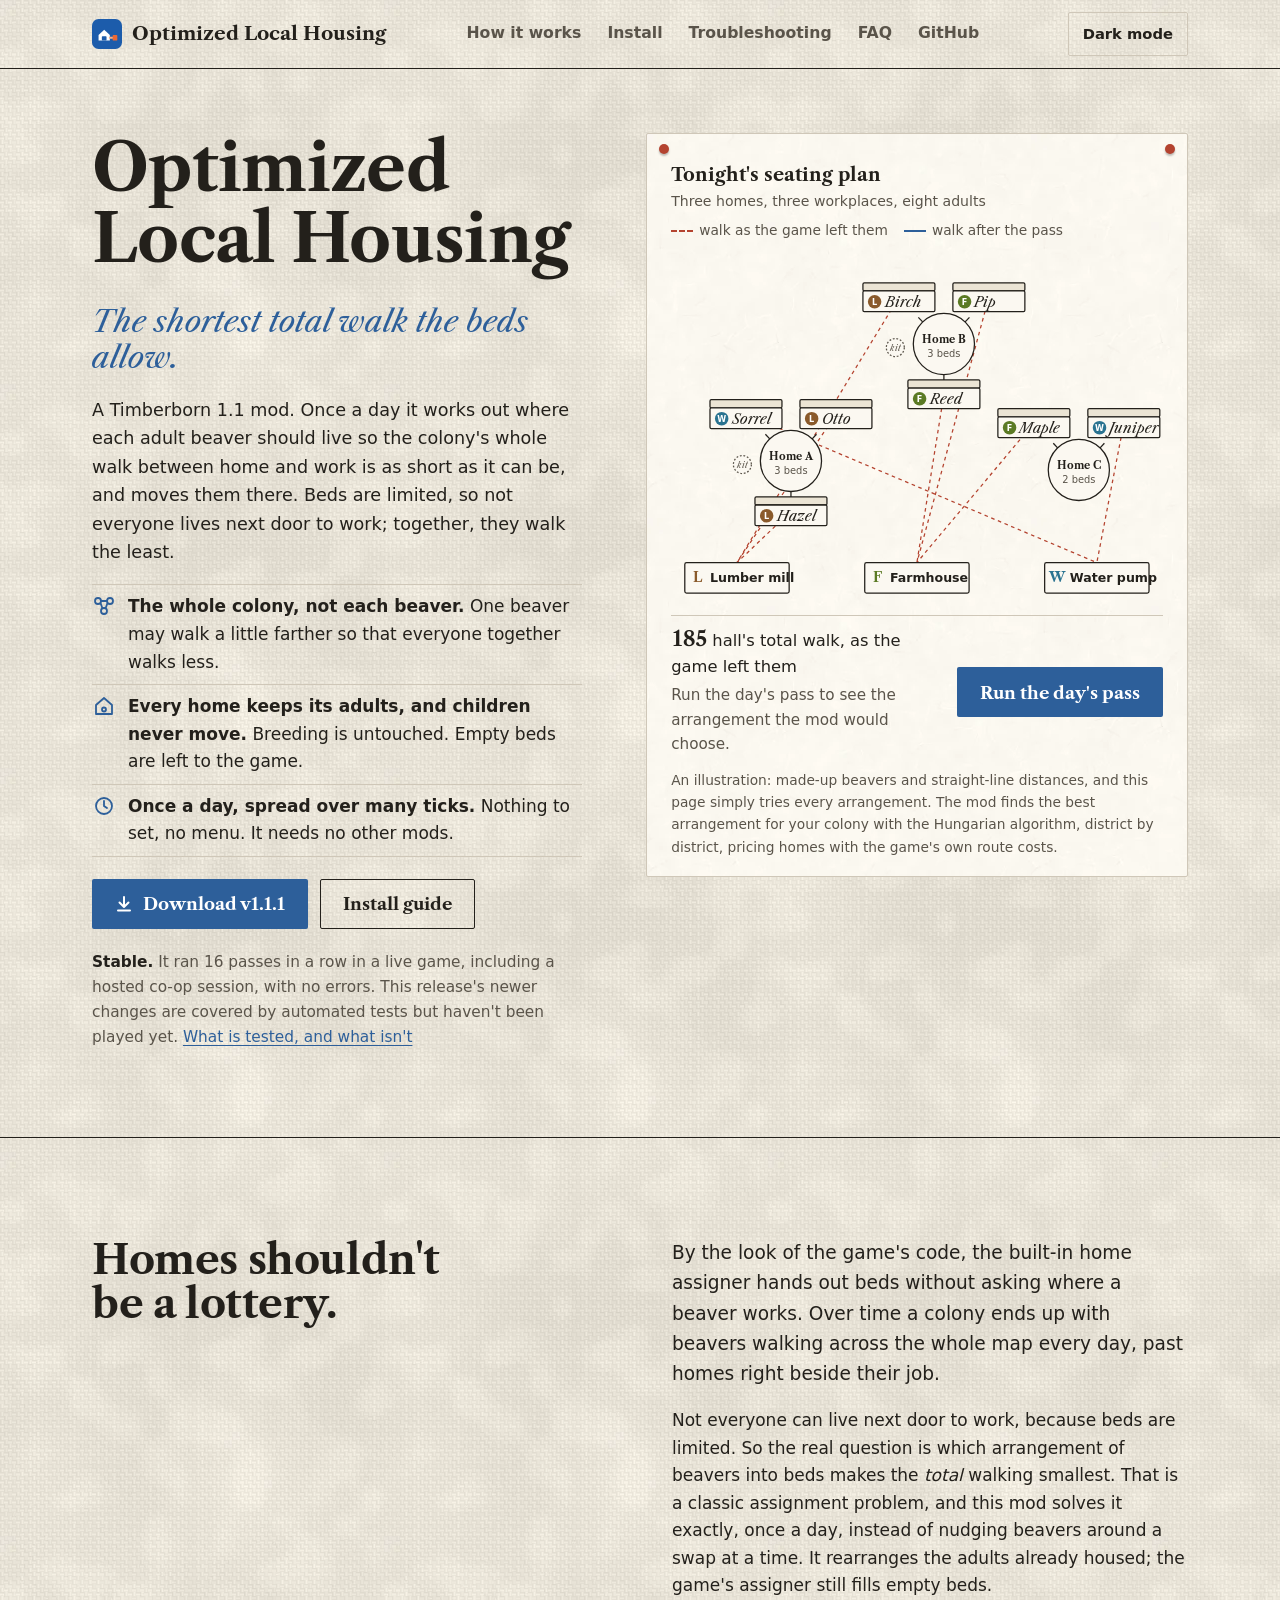
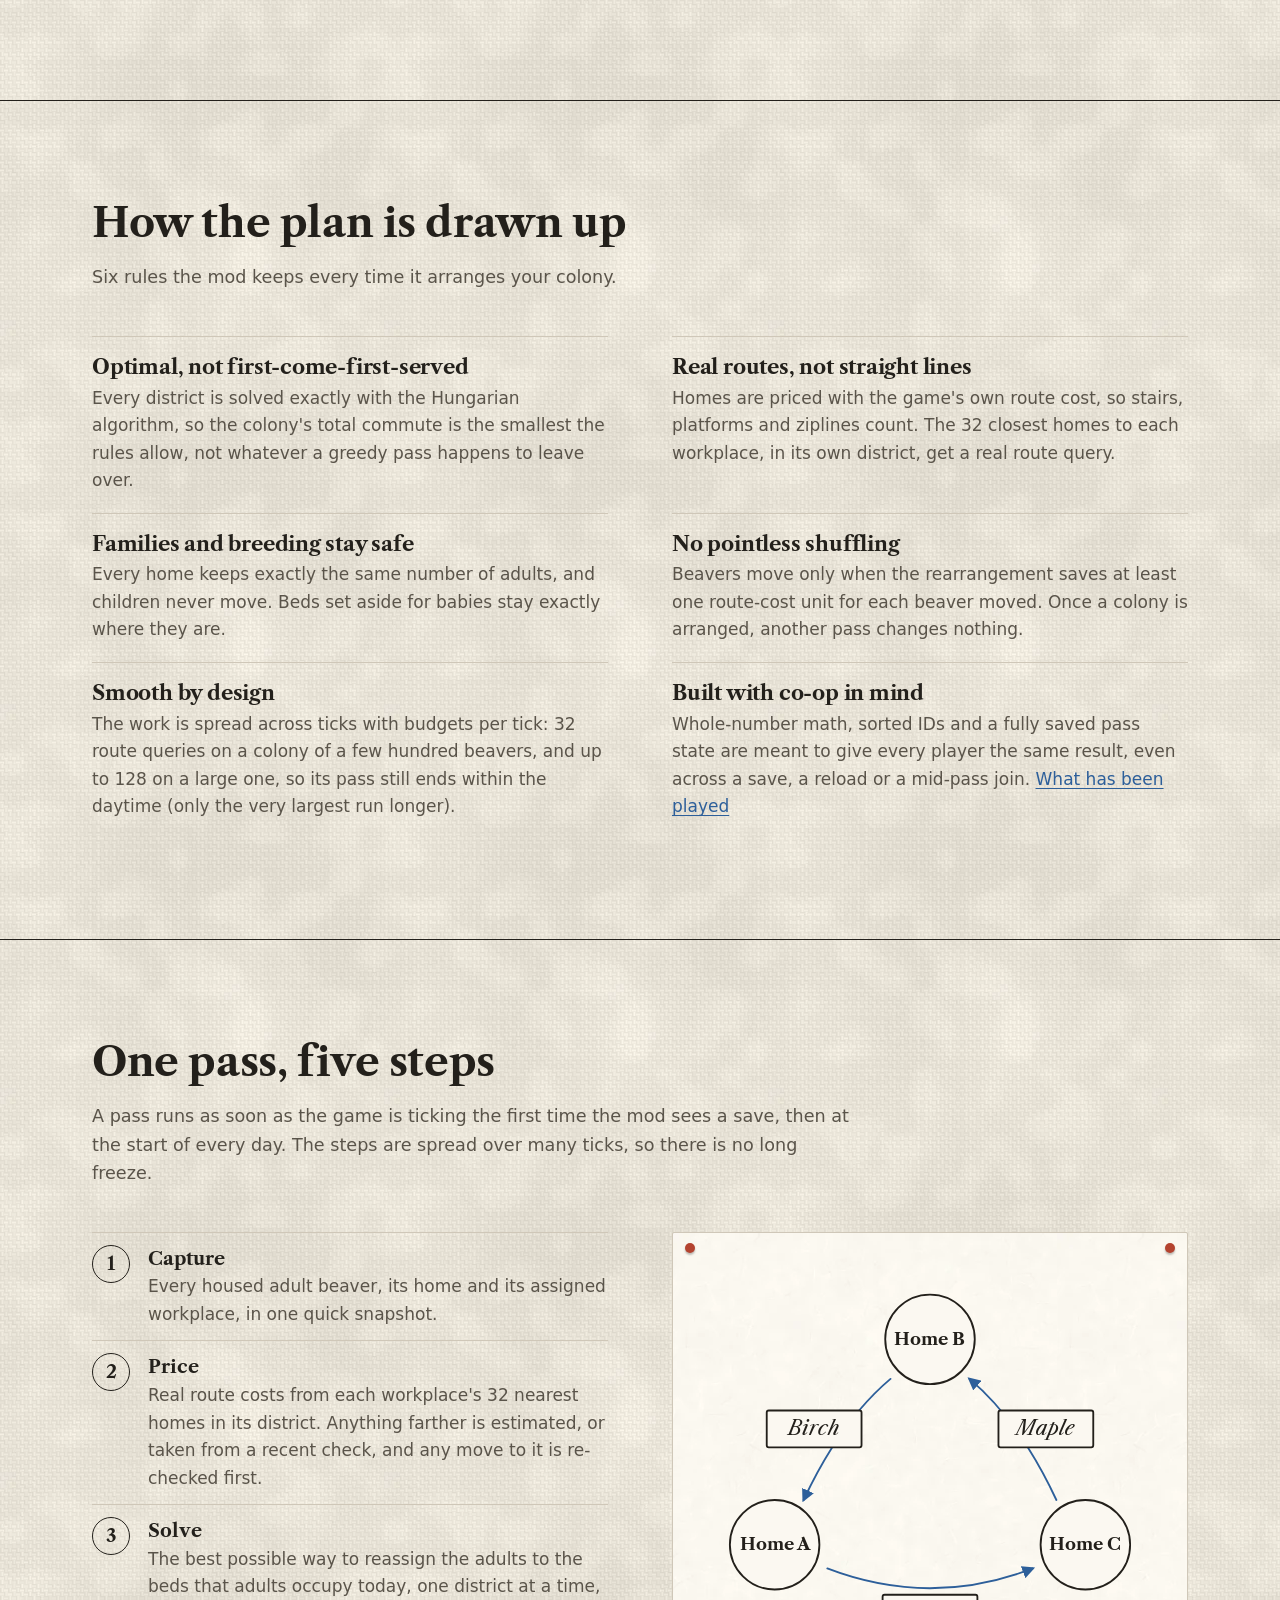
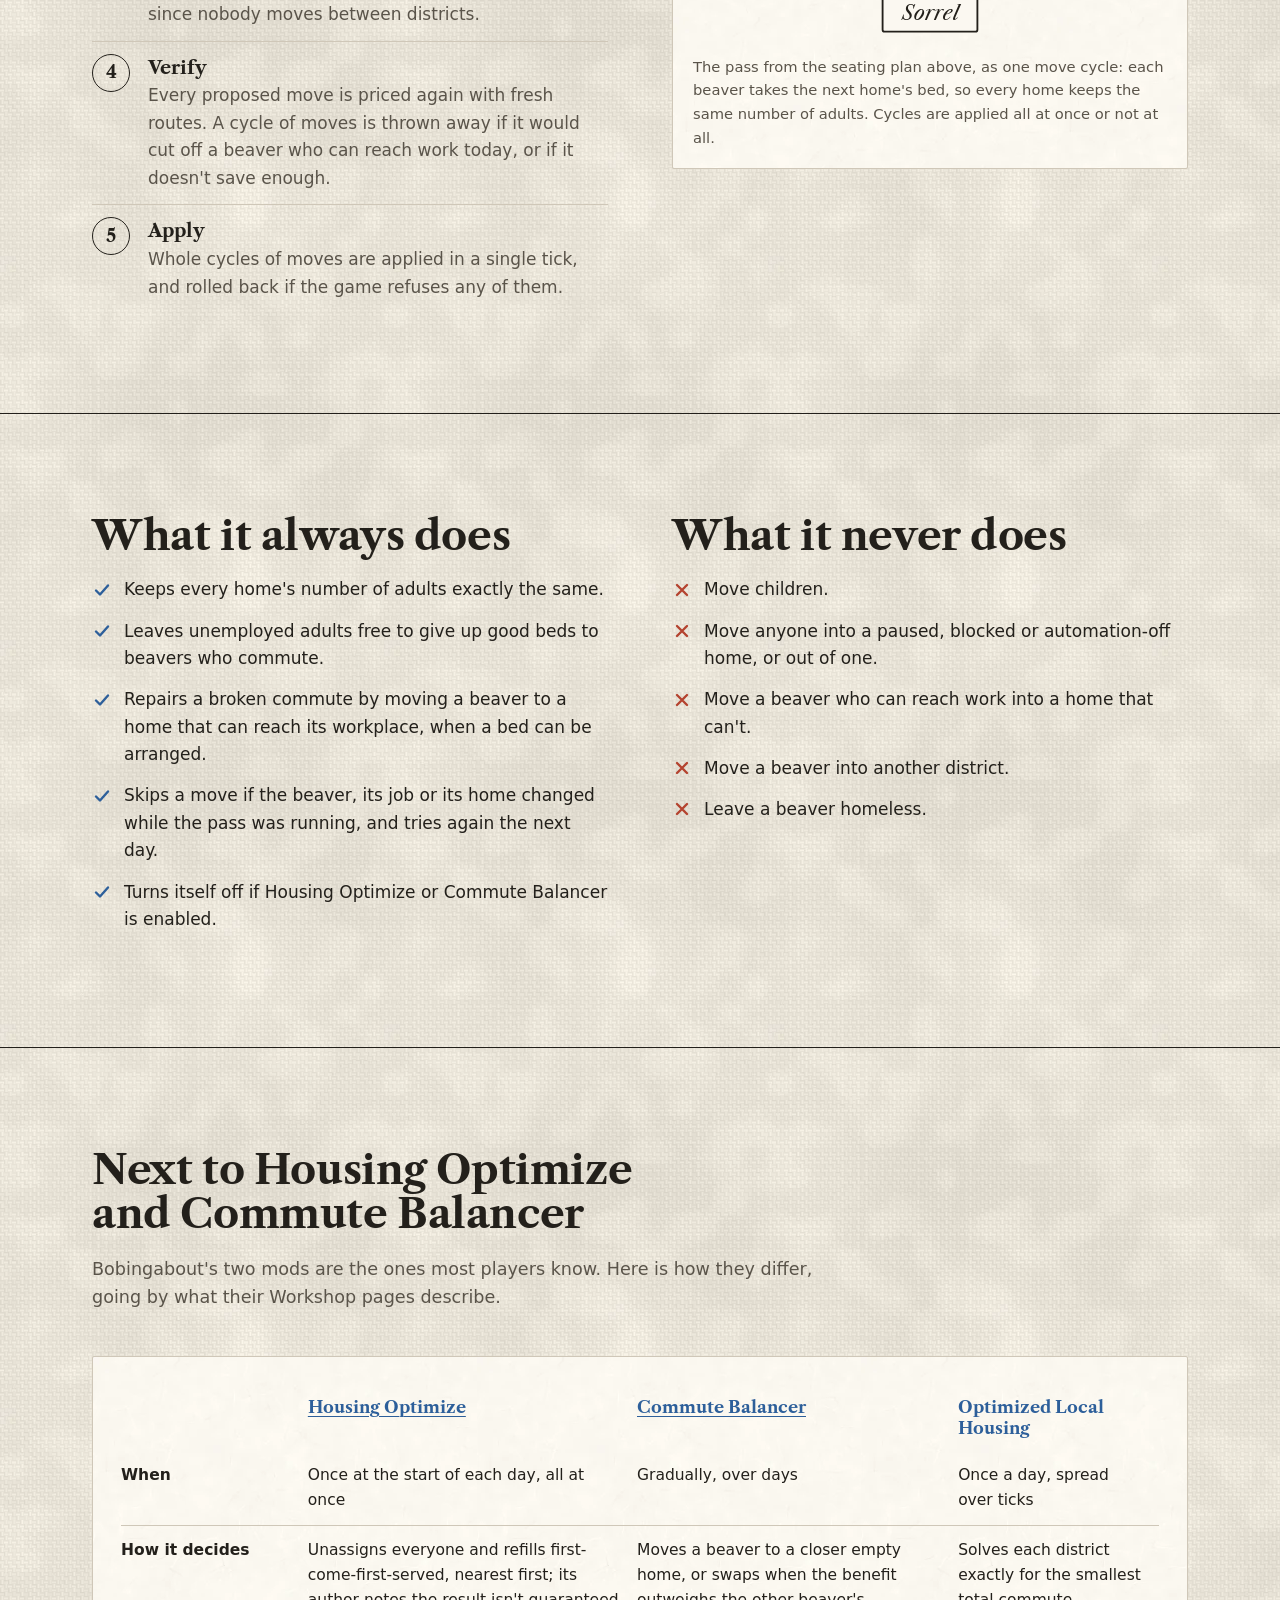
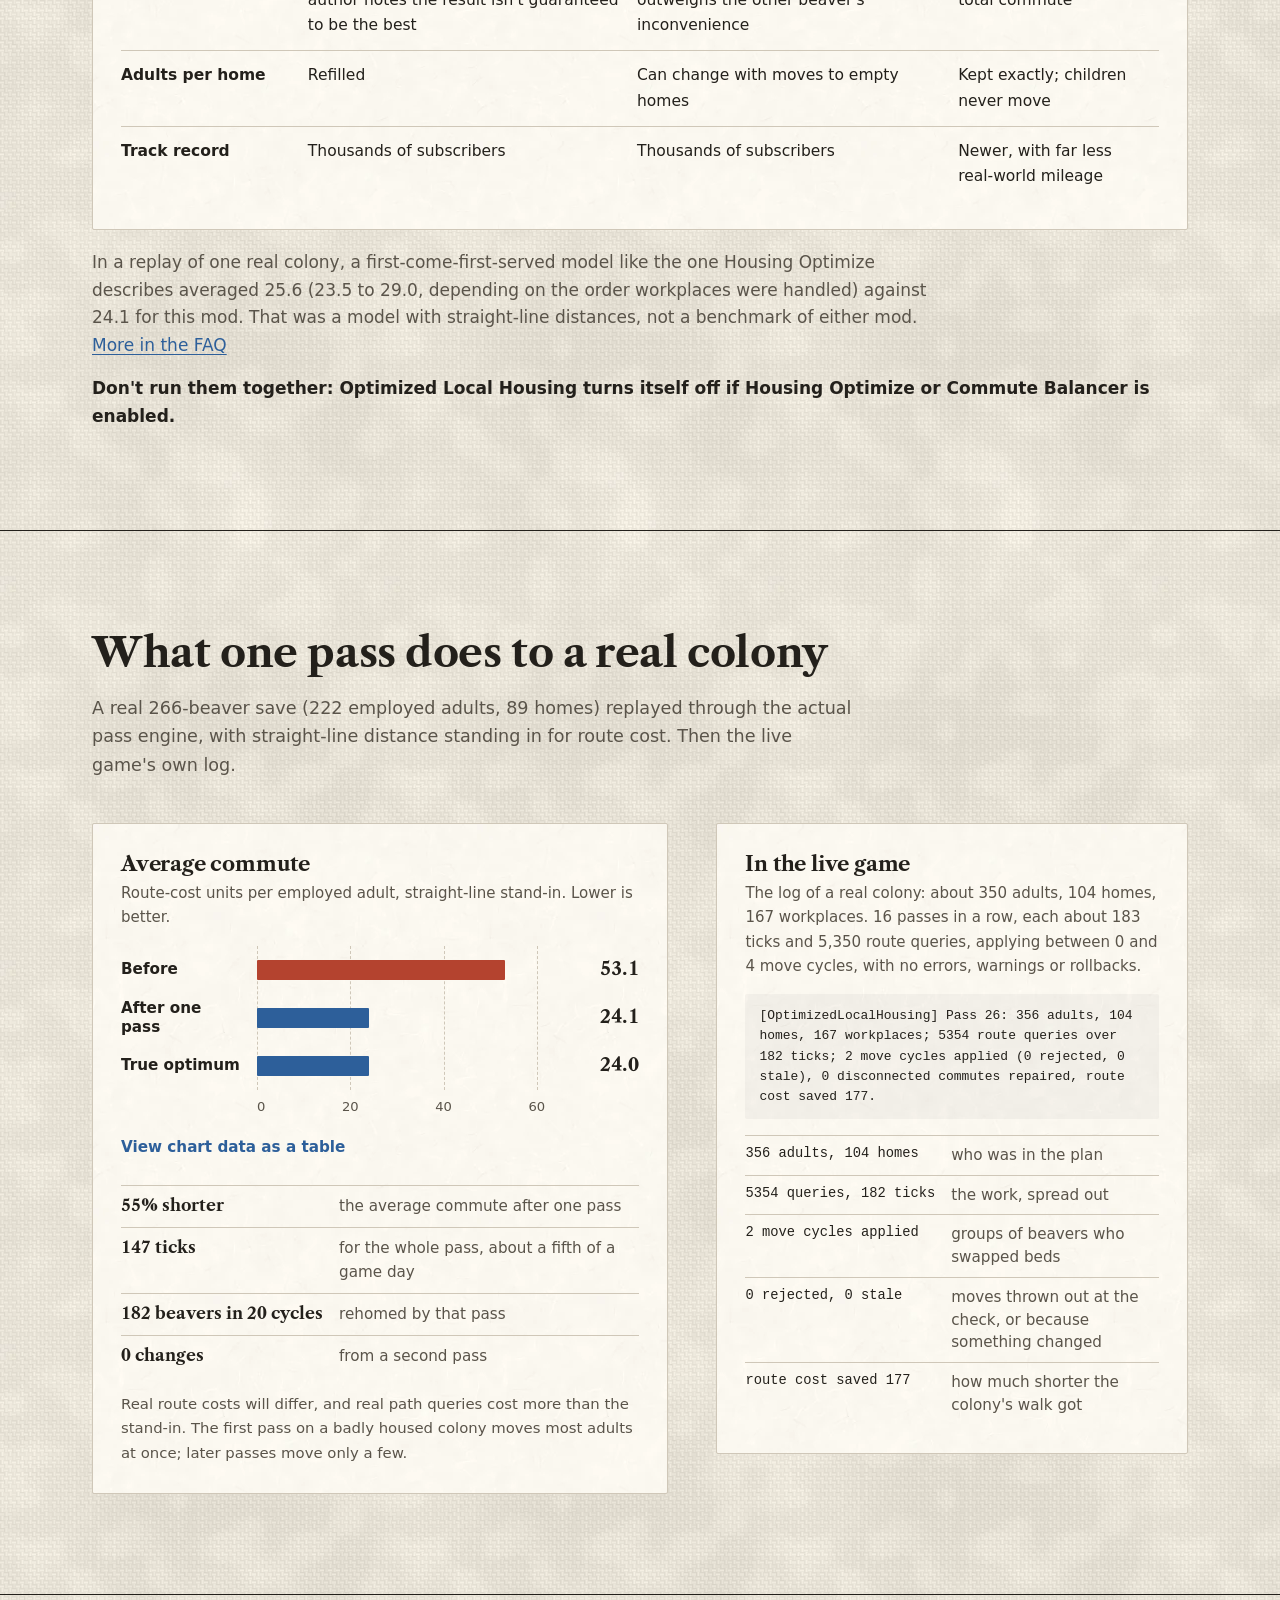
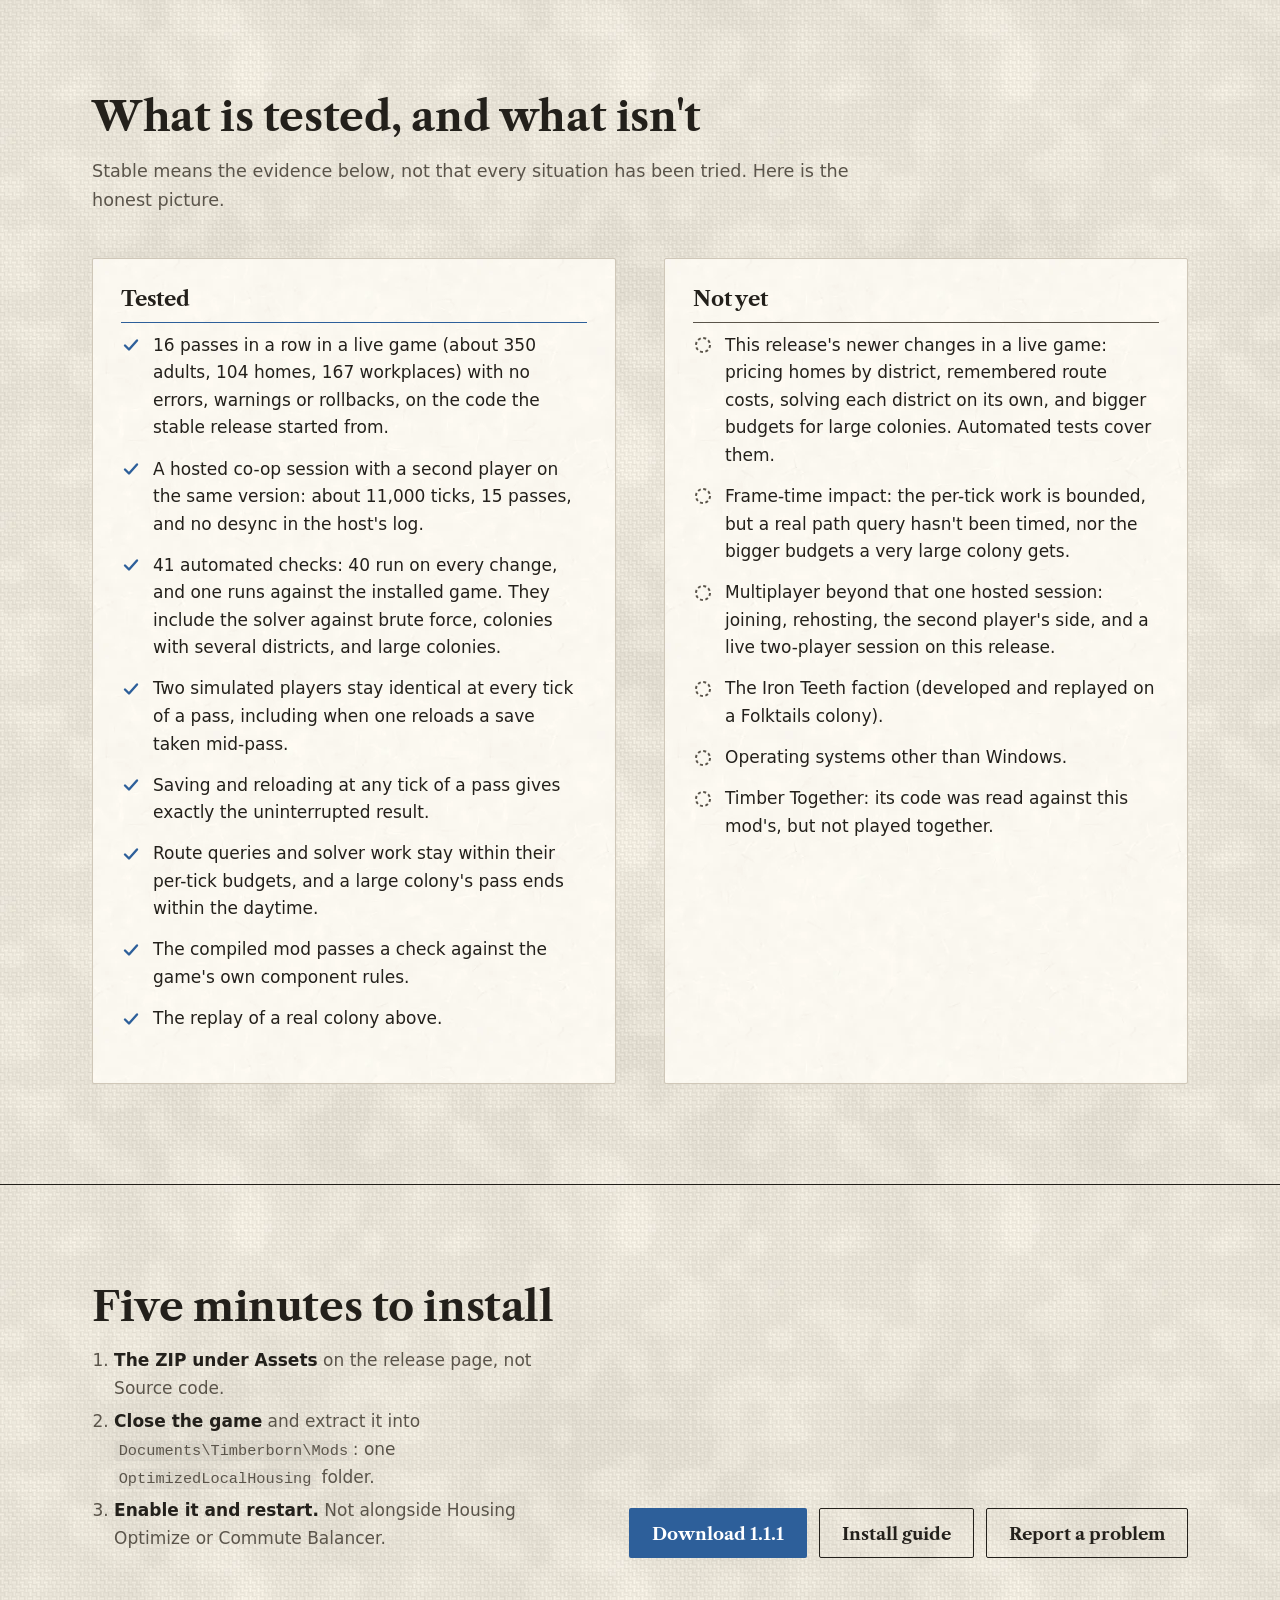
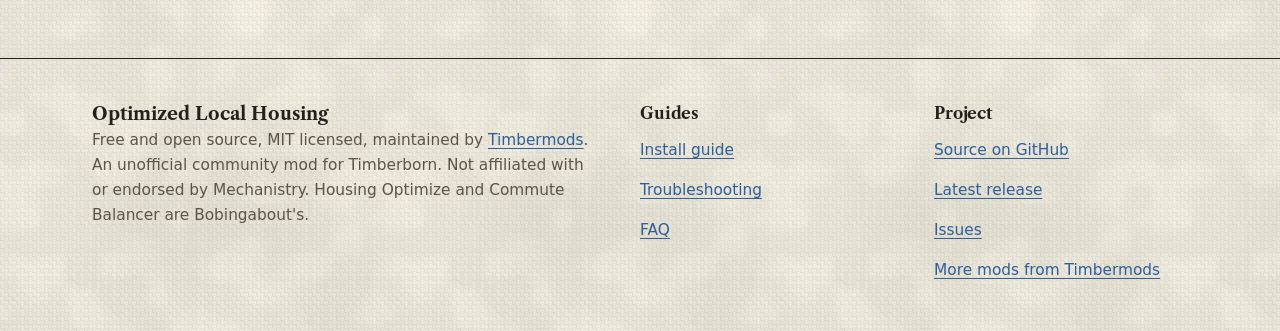
==== commit be8d2dfd: "Timber Together: the co-op mod's new name, repo and site BeaverBuddies MultiColony is now Timber Tog" ====
--- a/docs/index.html
+++ b/docs/index.html
@@ -326,7 +326,7 @@
           <li>Multiplayer beyond that one hosted session: joining, rehosting, the second player's side, and a live two-player session on this release.</li>
           <li>The Iron Teeth faction (developed and replayed on a Folktails colony).</li>
           <li>Operating systems other than Windows.</li>
-          <li>BeaverBuddies MultiColony: its code was read against this mod's, but not played together.</li>
+          <li>Timber Together: its code was read against this mod's, but not played together.</li>
         </ul>
       </div>
     </div>
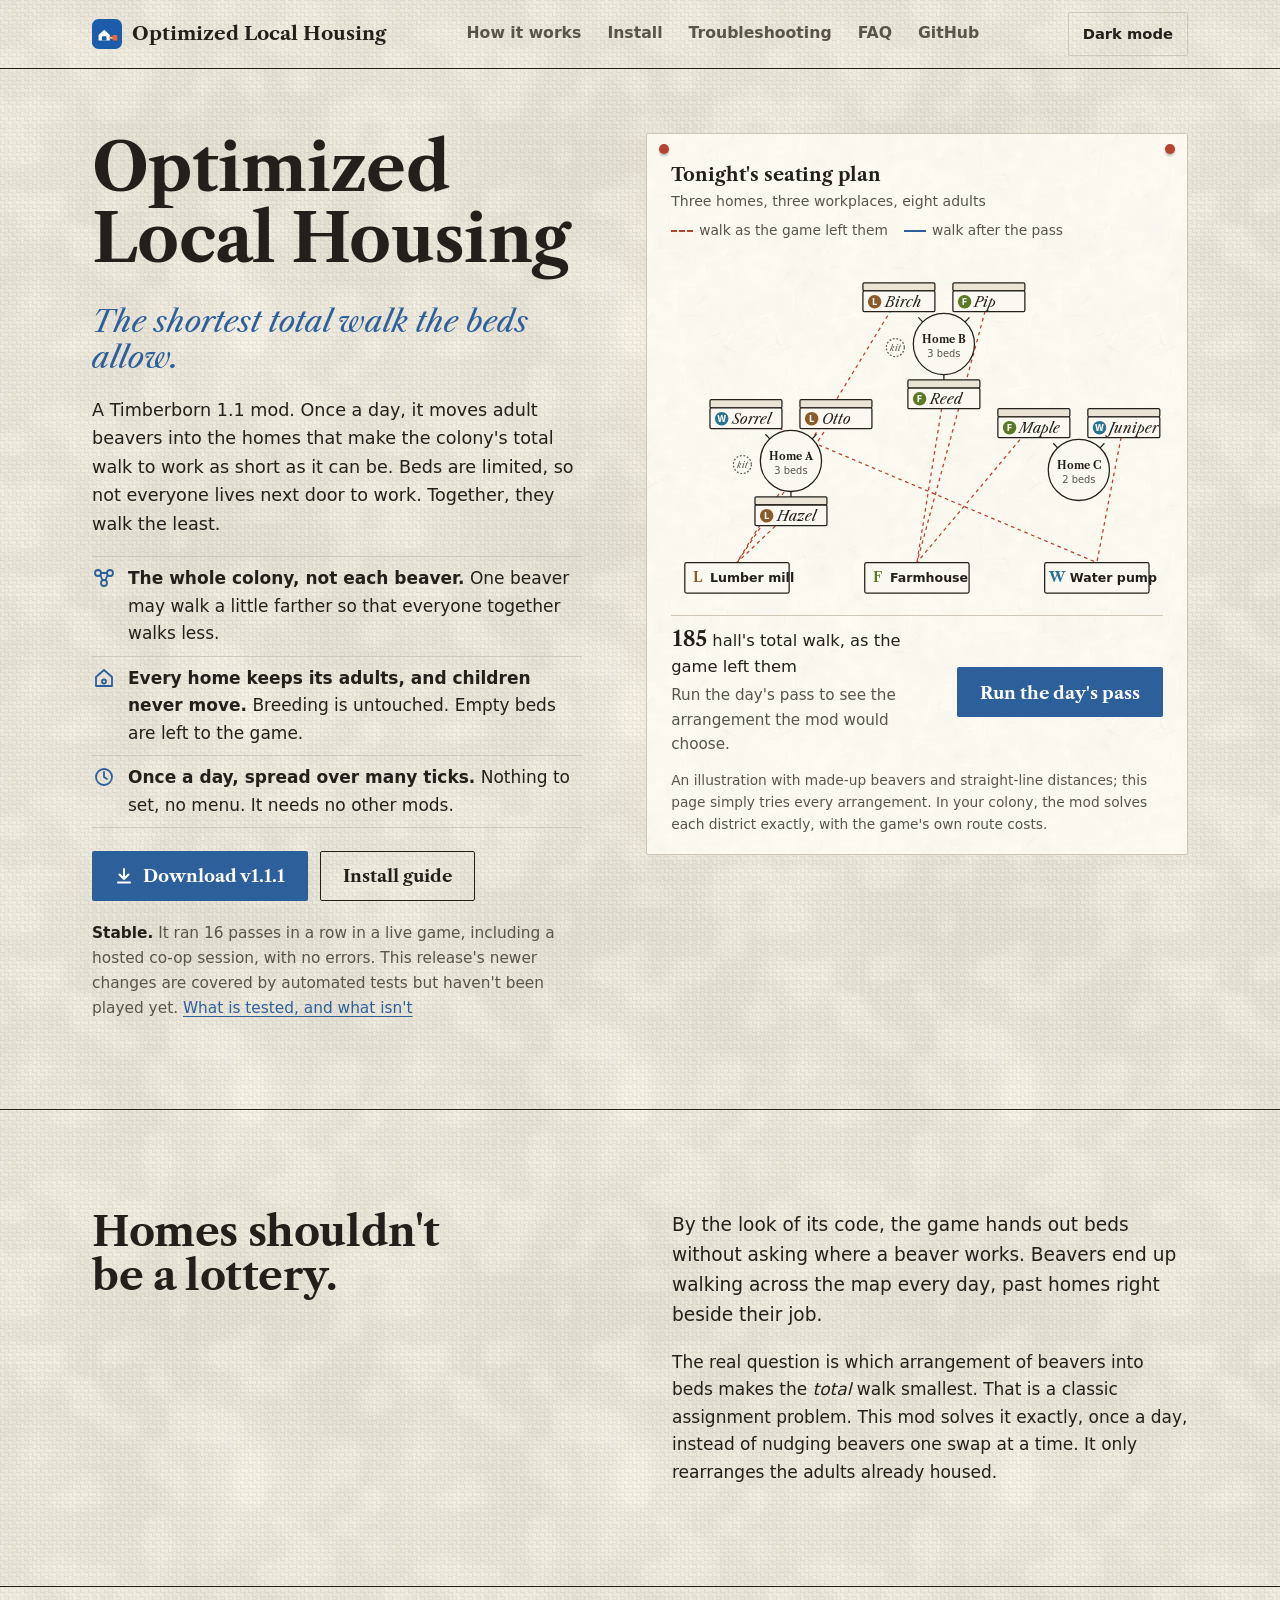
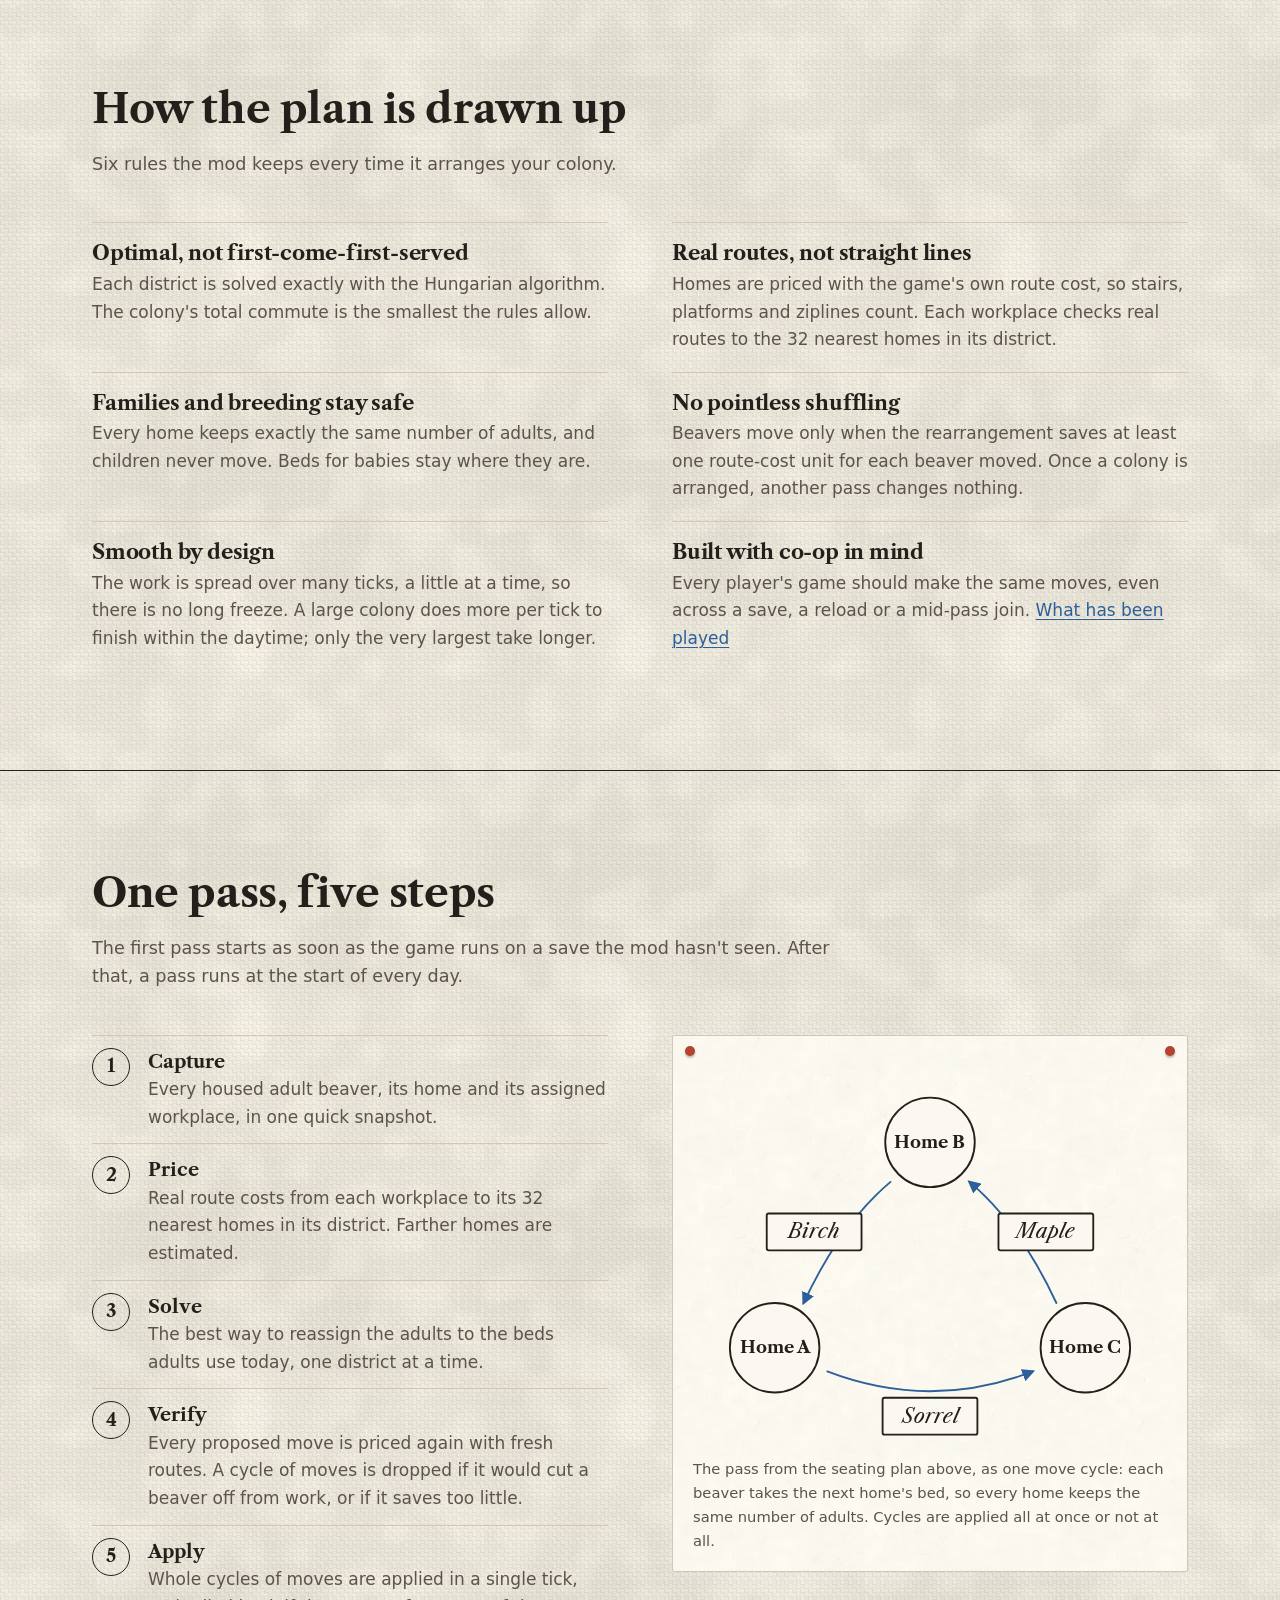
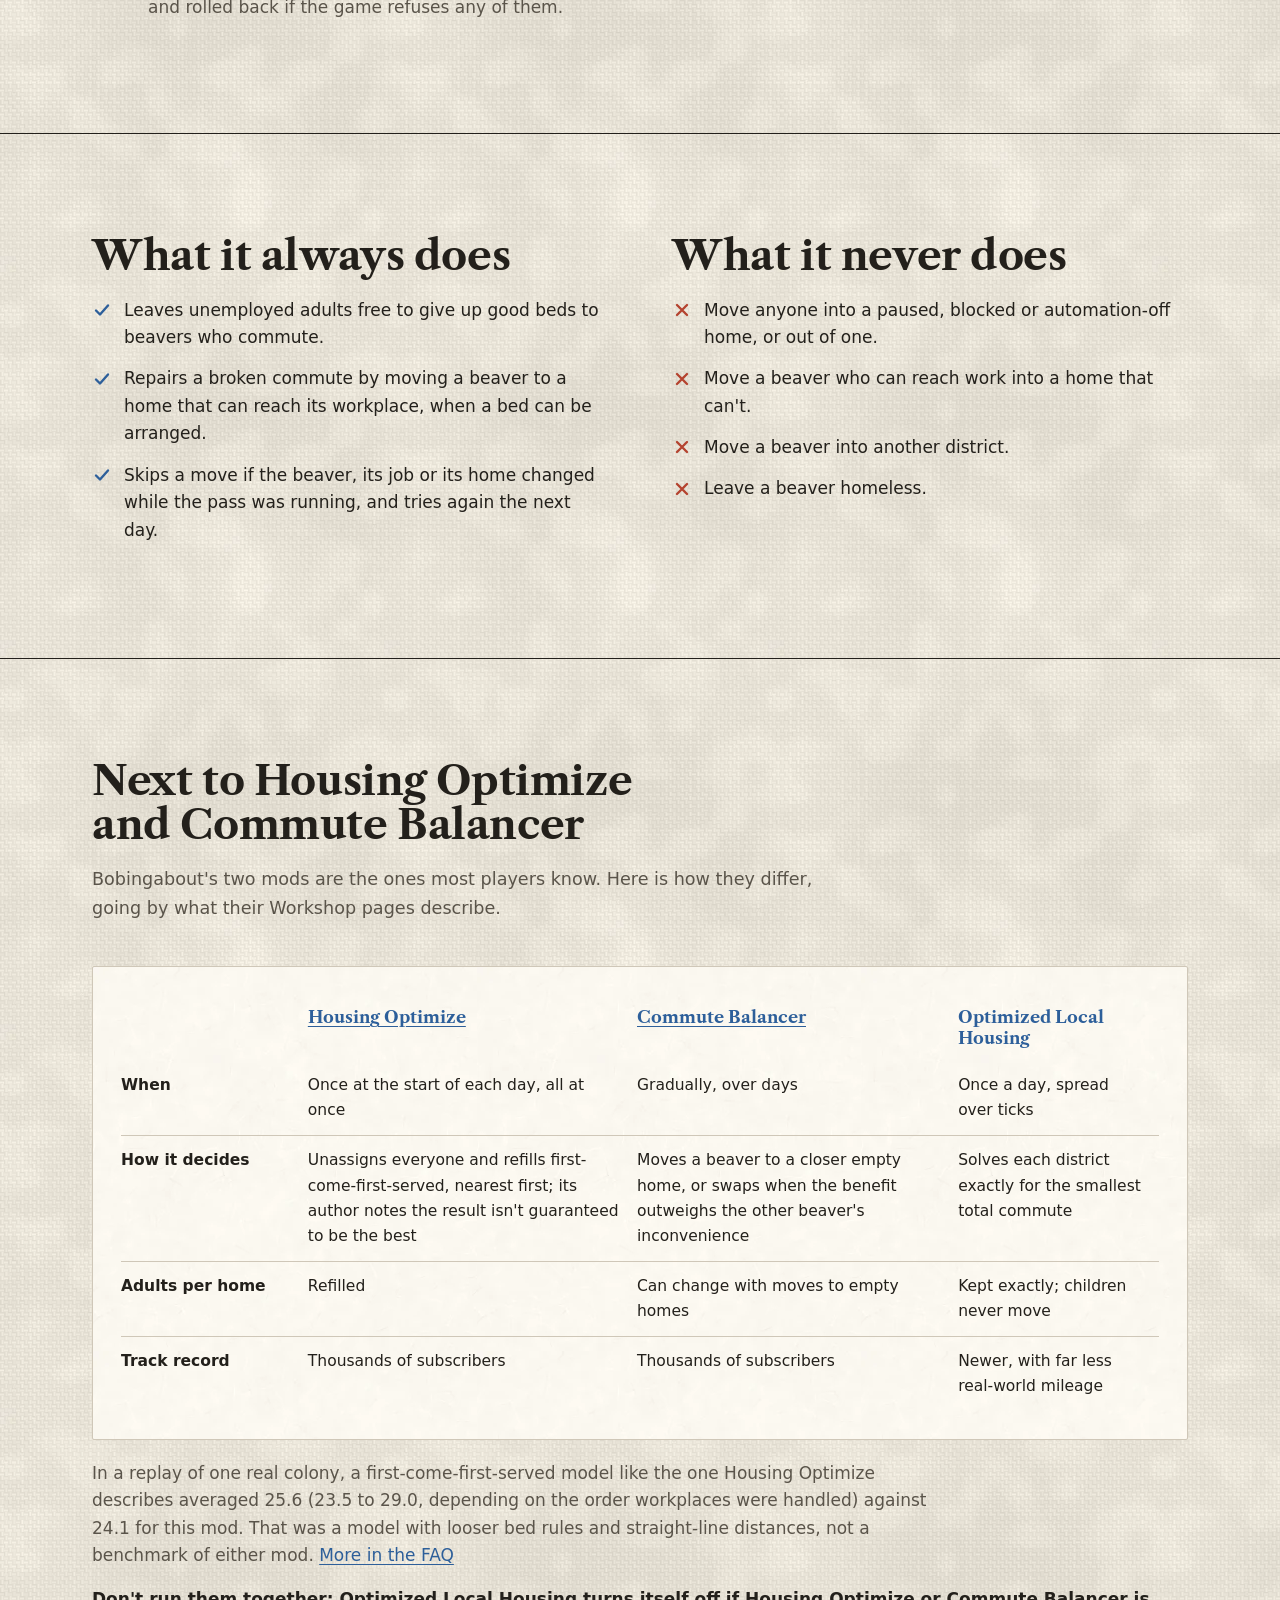
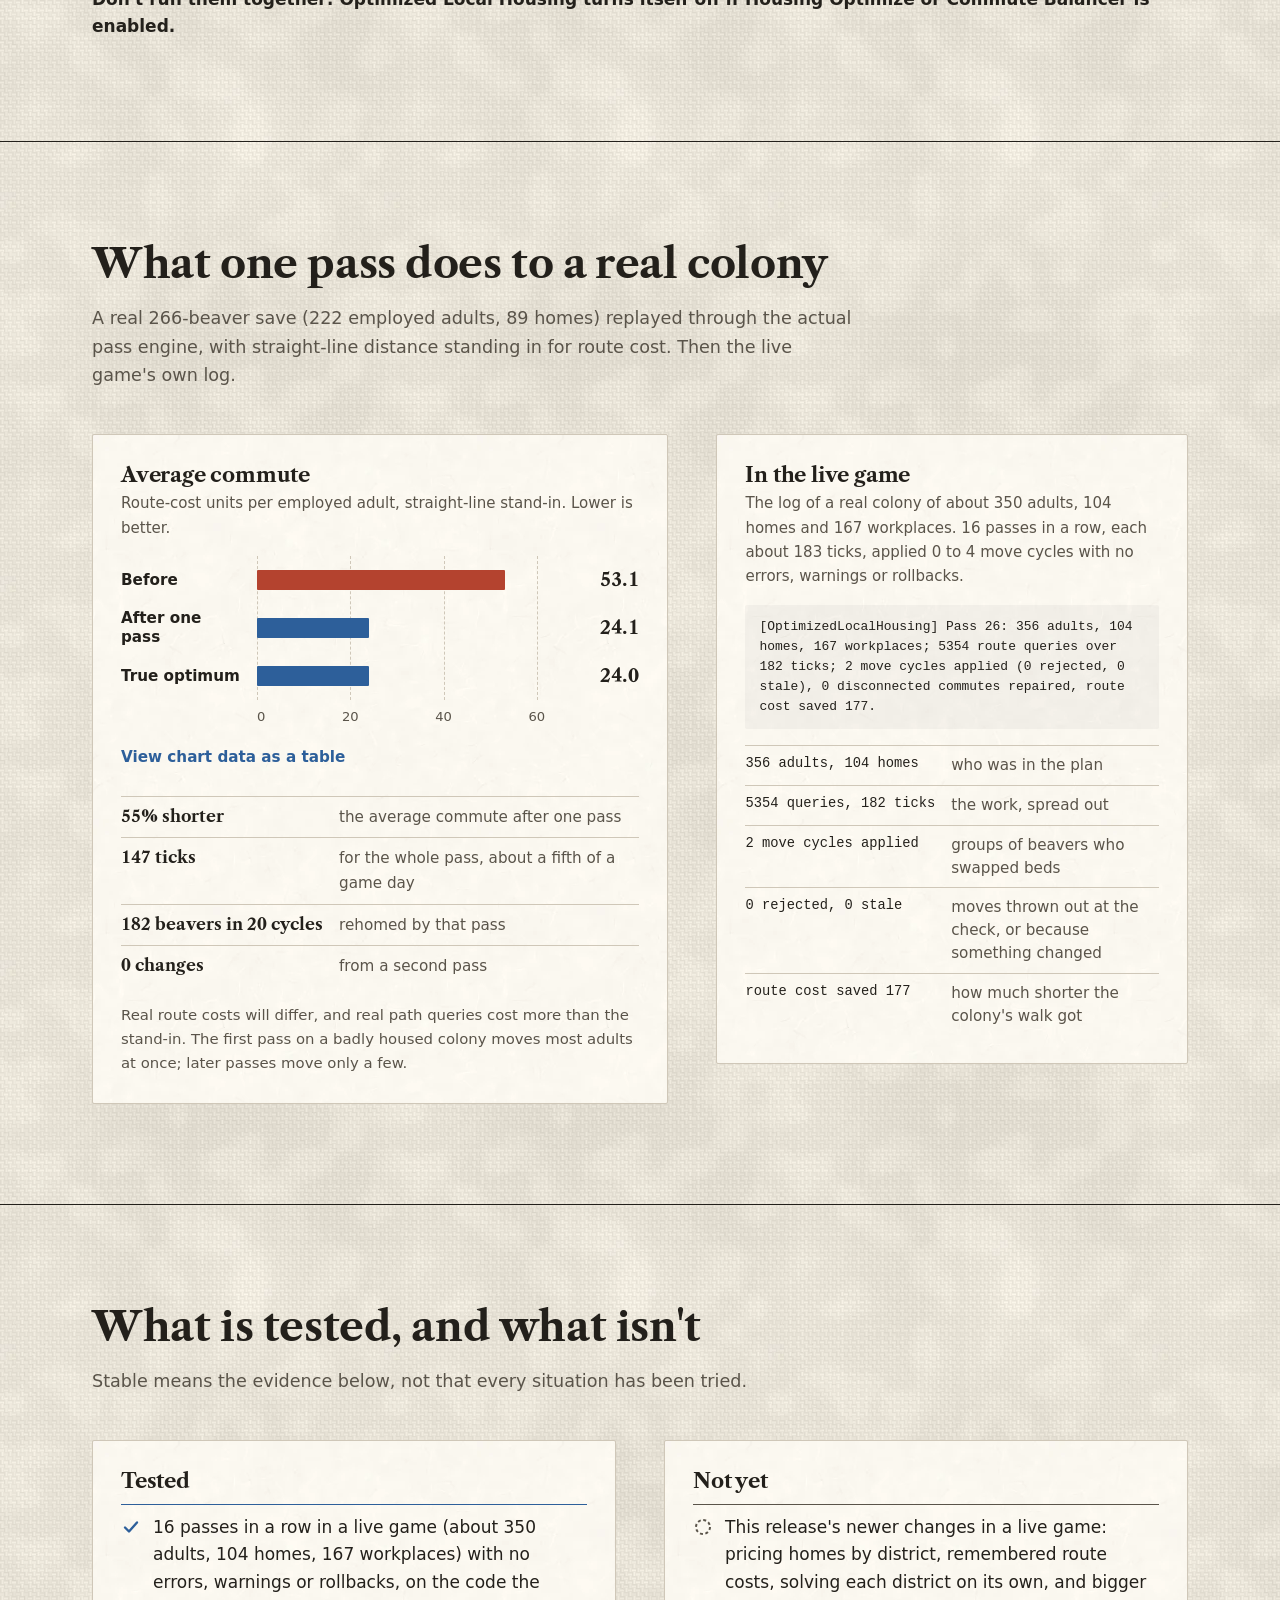
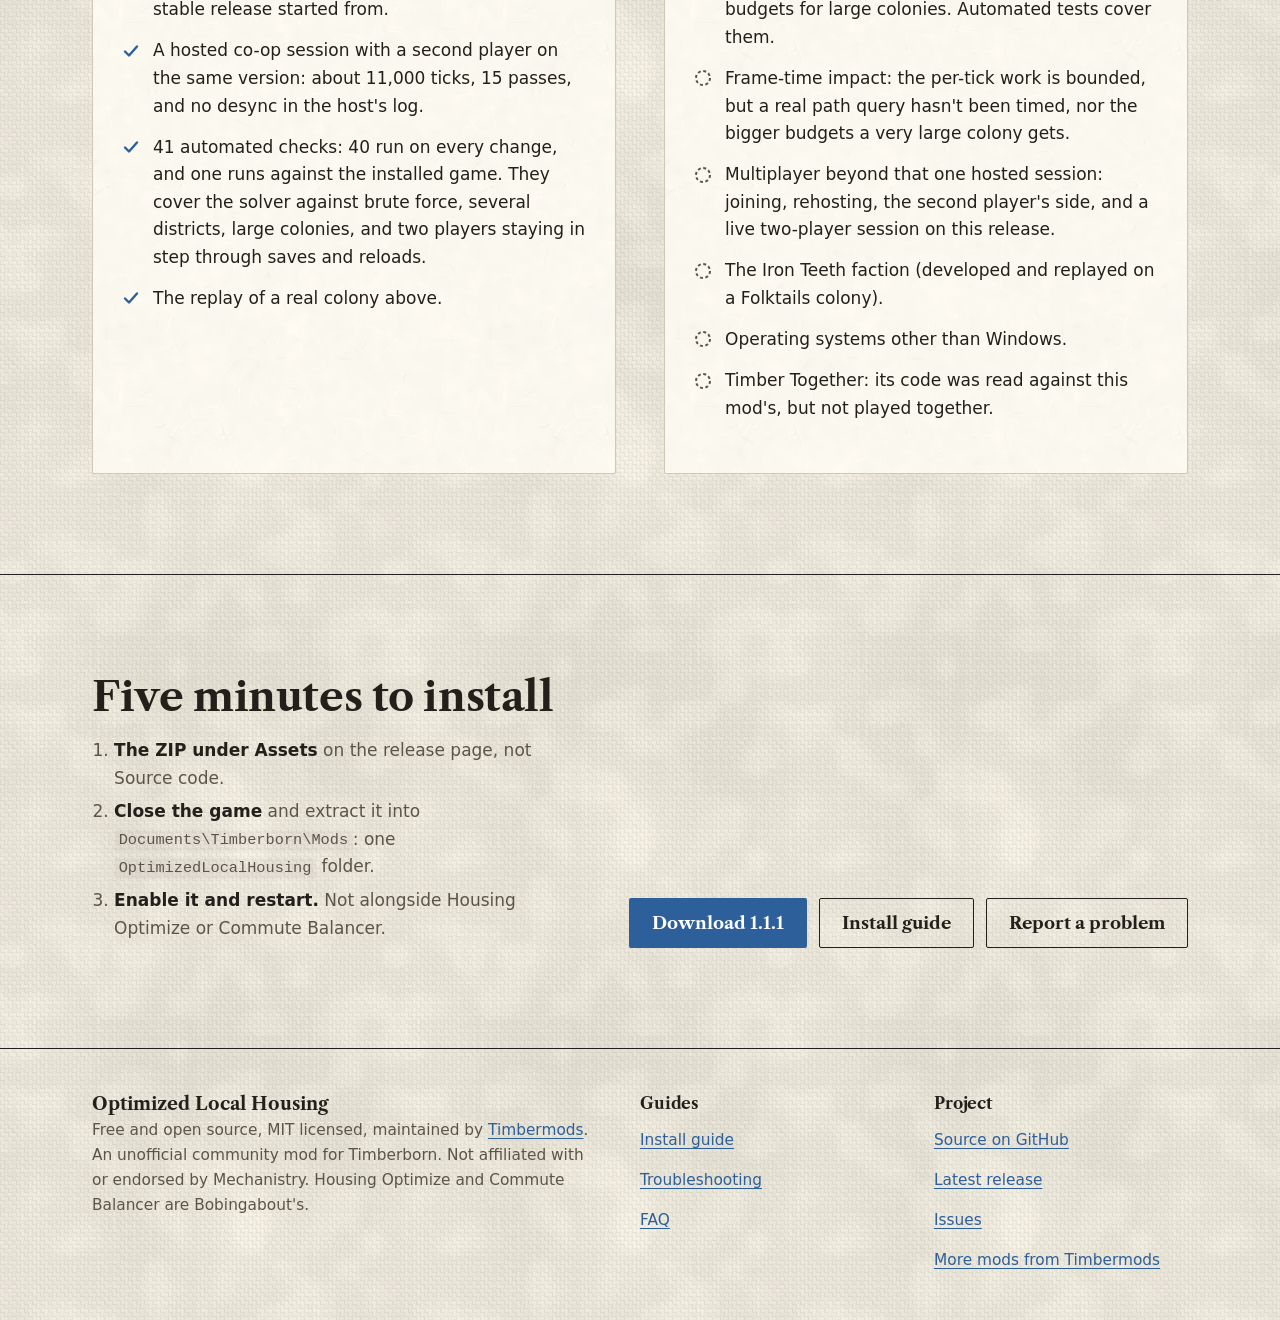
==== commit 9da3b890: "Writing style: README, website and FAQ written short and plain Kyler, 2026-09-24: "simplicity and el" ====
--- a/docs/index.html
+++ b/docs/index.html
@@ -37,7 +37,7 @@
     <div>
       <h1>Optimized Local Housing</h1>
       <p class="pitch">The shortest total walk the beds allow.</p>
-      <p class="lead">A Timberborn 1.1 mod. Once a day it works out where each adult beaver should live so the colony's whole walk between home and work is as short as it can be, and moves them there. Beds are limited, so not everyone lives next door to work; together, they walk the least.</p>
+      <p class="lead">A Timberborn 1.1 mod. Once a day, it moves adult beavers into the homes that make the colony's total walk to work as short as it can be. Beds are limited, so not everyone lives next door to work. Together, they walk the least.</p>
       <ul class="facts">
         <li><svg viewBox="0 0 24 24" aria-hidden="true"><circle cx="6" cy="7" r="3" fill="none" stroke="currentColor" stroke-width="1.8"/><circle cx="18" cy="7" r="3" fill="none" stroke="currentColor" stroke-width="1.8"/><circle cx="12" cy="17" r="3" fill="none" stroke="currentColor" stroke-width="1.8"/><path d="M8.5 9l2 5.5M15.5 9l-2 5.5M9 7h6" fill="none" stroke="currentColor" stroke-width="1.8"/></svg><span><b>The whole colony, not each beaver.</b> One beaver may walk a little farther so that everyone together walks less.</span></li>
         <li><svg viewBox="0 0 24 24" aria-hidden="true"><path d="M4 11l8-7 8 7v9H4z" fill="none" stroke="currentColor" stroke-width="1.8" stroke-linejoin="round"/><circle cx="12" cy="15.5" r="2" fill="none" stroke="currentColor" stroke-width="1.8"/></svg><span><b>Every home keeps its adults, and children never move.</b> Breeding is untouched. Empty beds are left to the game.</span></li>
@@ -100,7 +100,7 @@
         <div class="readout" data-readout aria-live="polite"><span class="ro-total"><b>185</b> hall's total walk, as the game left them</span><span>Run the day's pass to see the arrangement the mod would choose.</span></div>
         <button class="btn btn-primary" type="button" data-pass hidden>Run the day's pass</button>
       </div>
-      <figcaption>An illustration: made-up beavers and straight-line distances, and this page simply tries every arrangement. The mod finds the best arrangement for your colony with the Hungarian algorithm, district by district, pricing homes with the game's own route costs.</figcaption>
+      <figcaption>An illustration with made-up beavers and straight-line distances; this page simply tries every arrangement. In your colony, the mod solves each district exactly, with the game's own route costs.</figcaption>
     </figure>
   </div>
 </section>
@@ -112,8 +112,8 @@
       <h2>Homes shouldn't be a lottery.</h2>
     </div>
     <div>
-      <p class="big">By the look of the game's code, the built-in home assigner hands out beds without asking where a beaver works. Over time a colony ends up with beavers walking across the whole map every day, past homes right beside their job.</p>
-      <p>Not everyone can live next door to work, because beds are limited. So the real question is which arrangement of beavers into beds makes the <em>total</em> walking smallest. That is a classic assignment problem, and this mod solves it exactly, once a day, instead of nudging beavers around a swap at a time. It rearranges the adults already housed; the game's assigner still fills empty beds.</p>
+      <p class="big">By the look of its code, the game hands out beds without asking where a beaver works. Beavers end up walking across the map every day, past homes right beside their job.</p>
+      <p>The real question is which arrangement of beavers into beds makes the <em>total</em> walk smallest. That is a classic assignment problem. This mod solves it exactly, once a day, instead of nudging beavers one swap at a time. It only rearranges the adults already housed.</p>
     </div>
   </div>
 </section>
@@ -126,12 +126,12 @@
       <p>Six rules the mod keeps every time it arranges your colony.</p>
     </div>
     <ul class="rules-key">
-      <li><div><h3>Optimal, not first-come-first-served</h3><p>Every district is solved exactly with the Hungarian algorithm, so the colony's total commute is the smallest the rules allow, not whatever a greedy pass happens to leave over.</p></div></li>
-      <li><div><h3>Real routes, not straight lines</h3><p>Homes are priced with the game's own route cost, so stairs, platforms and ziplines count. The 32 closest homes to each workplace, in its own district, get a real route query.</p></div></li>
-      <li><div><h3>Families and breeding stay safe</h3><p>Every home keeps exactly the same number of adults, and children never move. Beds set aside for babies stay exactly where they are.</p></div></li>
+      <li><div><h3>Optimal, not first-come-first-served</h3><p>Each district is solved exactly with the Hungarian algorithm. The colony's total commute is the smallest the rules allow.</p></div></li>
+      <li><div><h3>Real routes, not straight lines</h3><p>Homes are priced with the game's own route cost, so stairs, platforms and ziplines count. Each workplace checks real routes to the 32 nearest homes in its district.</p></div></li>
+      <li><div><h3>Families and breeding stay safe</h3><p>Every home keeps exactly the same number of adults, and children never move. Beds for babies stay where they are.</p></div></li>
       <li><div><h3>No pointless shuffling</h3><p>Beavers move only when the rearrangement saves at least one route-cost unit for each beaver moved. Once a colony is arranged, another pass changes nothing.</p></div></li>
-      <li><div><h3>Smooth by design</h3><p>The work is spread across ticks with budgets per tick: 32 route queries on a colony of a few hundred beavers, and up to 128 on a large one, so its pass still ends within the daytime (only the very largest run longer).</p></div></li>
-      <li><div><h3>Built with co-op in mind</h3><p>Whole-number math, sorted IDs and a fully saved pass state are meant to give every player the same result, even across a save, a reload or a mid-pass join. <a href="#status">What has been played</a></p></div></li>
+      <li><div><h3>Smooth by design</h3><p>The work is spread over many ticks, a little at a time, so there is no long freeze. A large colony does more per tick to finish within the daytime; only the very largest take longer.</p></div></li>
+      <li><div><h3>Built with co-op in mind</h3><p>Every player's game should make the same moves, even across a save, a reload or a mid-pass join. <a href="#status">What has been played</a></p></div></li>
     </ul>
   </div>
 </section>
@@ -141,14 +141,14 @@
   <div class="wrap">
     <div class="section-head">
       <h2>One pass, five steps</h2>
-      <p>A pass runs as soon as the game is ticking the first time the mod sees a save, then at the start of every day. The steps are spread over many ticks, so there is no long freeze.</p>
+      <p>The first pass starts as soon as the game runs on a save the mod hasn't seen. After that, a pass runs at the start of every day.</p>
     </div>
     <div class="two-col">
       <ol class="steps">
         <li><strong>Capture</strong><p>Every housed adult beaver, its home and its assigned workplace, in one quick snapshot.</p></li>
-        <li><strong>Price</strong><p>Real route costs from each workplace's 32 nearest homes in its district. Anything farther is estimated, or taken from a recent check, and any move to it is re-checked first.</p></li>
-        <li><strong>Solve</strong><p>The best possible way to reassign the adults to the beds that adults occupy today, one district at a time, since nobody moves between districts.</p></li>
-        <li><strong>Verify</strong><p>Every proposed move is priced again with fresh routes. A cycle of moves is thrown away if it would cut off a beaver who can reach work today, or if it doesn't save enough.</p></li>
+        <li><strong>Price</strong><p>Real route costs from each workplace to its 32 nearest homes in its district. Farther homes are estimated.</p></li>
+        <li><strong>Solve</strong><p>The best way to reassign the adults to the beds adults use today, one district at a time.</p></li>
+        <li><strong>Verify</strong><p>Every proposed move is priced again with fresh routes. A cycle of moves is dropped if it would cut a beaver off from work, or if it saves too little.</p></li>
         <li><strong>Apply</strong><p>Whole cycles of moves are applied in a single tick, and rolled back if the game refuses any of them.</p></li>
       </ol>
       <figure class="cycle stock pinned">
@@ -183,17 +183,14 @@
     <div>
       <h2>What it always does</h2>
       <ul class="checks">
-        <li>Keeps every home's number of adults exactly the same.</li>
         <li>Leaves unemployed adults free to give up good beds to beavers who commute.</li>
         <li>Repairs a broken commute by moving a beaver to a home that can reach its workplace, when a bed can be arranged.</li>
         <li>Skips a move if the beaver, its job or its home changed while the pass was running, and tries again the next day.</li>
-        <li>Turns itself off if Housing Optimize or Commute Balancer is enabled.</li>
       </ul>
     </div>
     <div>
       <h2>What it never does</h2>
       <ul class="checks never">
-        <li>Move children.</li>
         <li>Move anyone into a paused, blocked or automation-off home, or out of one.</li>
         <li>Move a beaver who can reach work into a home that can't.</li>
         <li>Move a beaver into another district.</li>
@@ -223,7 +220,7 @@
         </table>
       </div>
     </div>
-    <p class="compare-note">In a replay of one real colony, a first-come-first-served model like the one Housing Optimize describes averaged 25.6 (23.5 to 29.0, depending on the order workplaces were handled) against 24.1 for this mod. That was a model with straight-line distances, not a benchmark of either mod. <a href="faq.html#conflicts">More in the FAQ</a></p>
+    <p class="compare-note">In a replay of one real colony, a first-come-first-served model like the one Housing Optimize describes averaged 25.6 (23.5 to 29.0, depending on the order workplaces were handled) against 24.1 for this mod. That was a model with looser bed rules and straight-line distances, not a benchmark of either mod. <a href="faq.html#is-it-the-best-housing">More in the FAQ</a></p>
     <p class="rule-line">Don't run them together: Optimized Local Housing turns itself off if Housing Optimize or Commute Balancer is enabled.</p>
   </div>
 </section>
@@ -281,7 +278,7 @@
       </div>
       <div class="sheet stock">
         <h3>In the live game</h3>
-        <p class="src">The log of a real colony: about 350 adults, 104 homes, 167 workplaces. 16 passes in a row, each about 183 ticks and 5,350 route queries, applying between 0 and 4 move cycles, with no errors, warnings or rollbacks.</p>
+        <p class="src">The log of a real colony of about 350 adults, 104 homes and 167 workplaces. 16 passes in a row, each about 183 ticks, applied 0 to 4 move cycles with no errors, warnings or rollbacks.</p>
         <div class="passline">
           <code class="pl-raw">[OptimizedLocalHousing] Pass 26: 356 adults, 104 homes, 167 workplaces; 5354 route queries over 182 ticks; 2 move cycles applied (0 rejected, 0 stale), 0 disconnected commutes repaired, route cost saved 177.</code>
           <dl class="fields">
@@ -302,7 +299,7 @@
   <div class="wrap">
     <div class="section-head" data-release-pinned="1.1.1">
       <h2>What is tested, and what isn't</h2>
-      <p>Stable means the evidence below, not that every situation has been tried. Here is the honest picture.</p>
+      <p>Stable means the evidence below, not that every situation has been tried.</p>
     </div>
     <div class="status-grid">
       <div class="stock">
@@ -310,11 +307,7 @@
         <ul class="checks">
           <li>16 passes in a row in a live game (about 350 adults, 104 homes, 167 workplaces) with no errors, warnings or rollbacks, on the code the stable release started from.</li>
           <li>A hosted co-op session with a second player on the same version: about 11,000 ticks, 15 passes, and no desync in the host's log.</li>
-          <li>41 automated checks: 40 run on every change, and one runs against the installed game. They include the solver against brute force, colonies with several districts, and large colonies.</li>
-          <li>Two simulated players stay identical at every tick of a pass, including when one reloads a save taken mid-pass.</li>
-          <li>Saving and reloading at any tick of a pass gives exactly the uninterrupted result.</li>
-          <li>Route queries and solver work stay within their per-tick budgets, and a large colony's pass ends within the daytime.</li>
-          <li>The compiled mod passes a check against the game's own component rules.</li>
+          <li>41 automated checks: 40 run on every change, and one runs against the installed game. They cover the solver against brute force, several districts, large colonies, and two players staying in step through saves and reloads.</li>
           <li>The replay of a real colony above.</li>
         </ul>
       </div>
